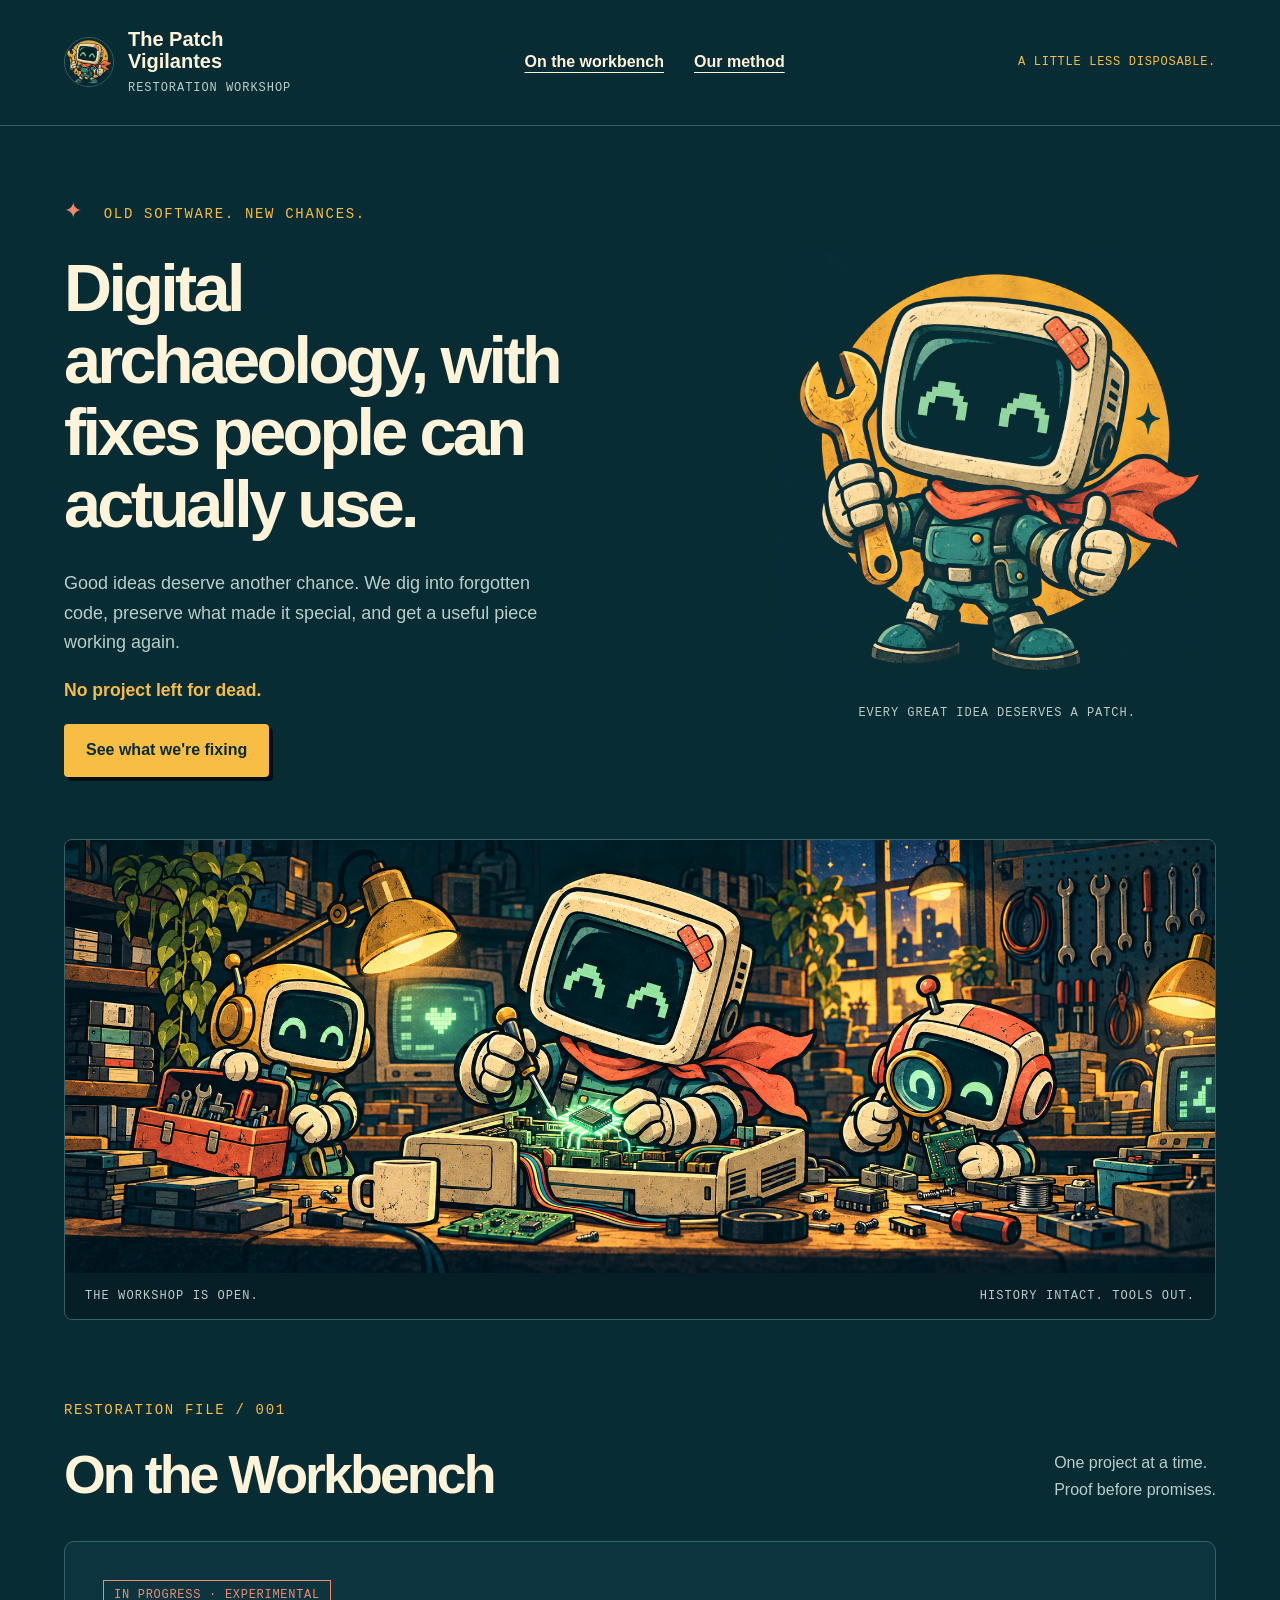
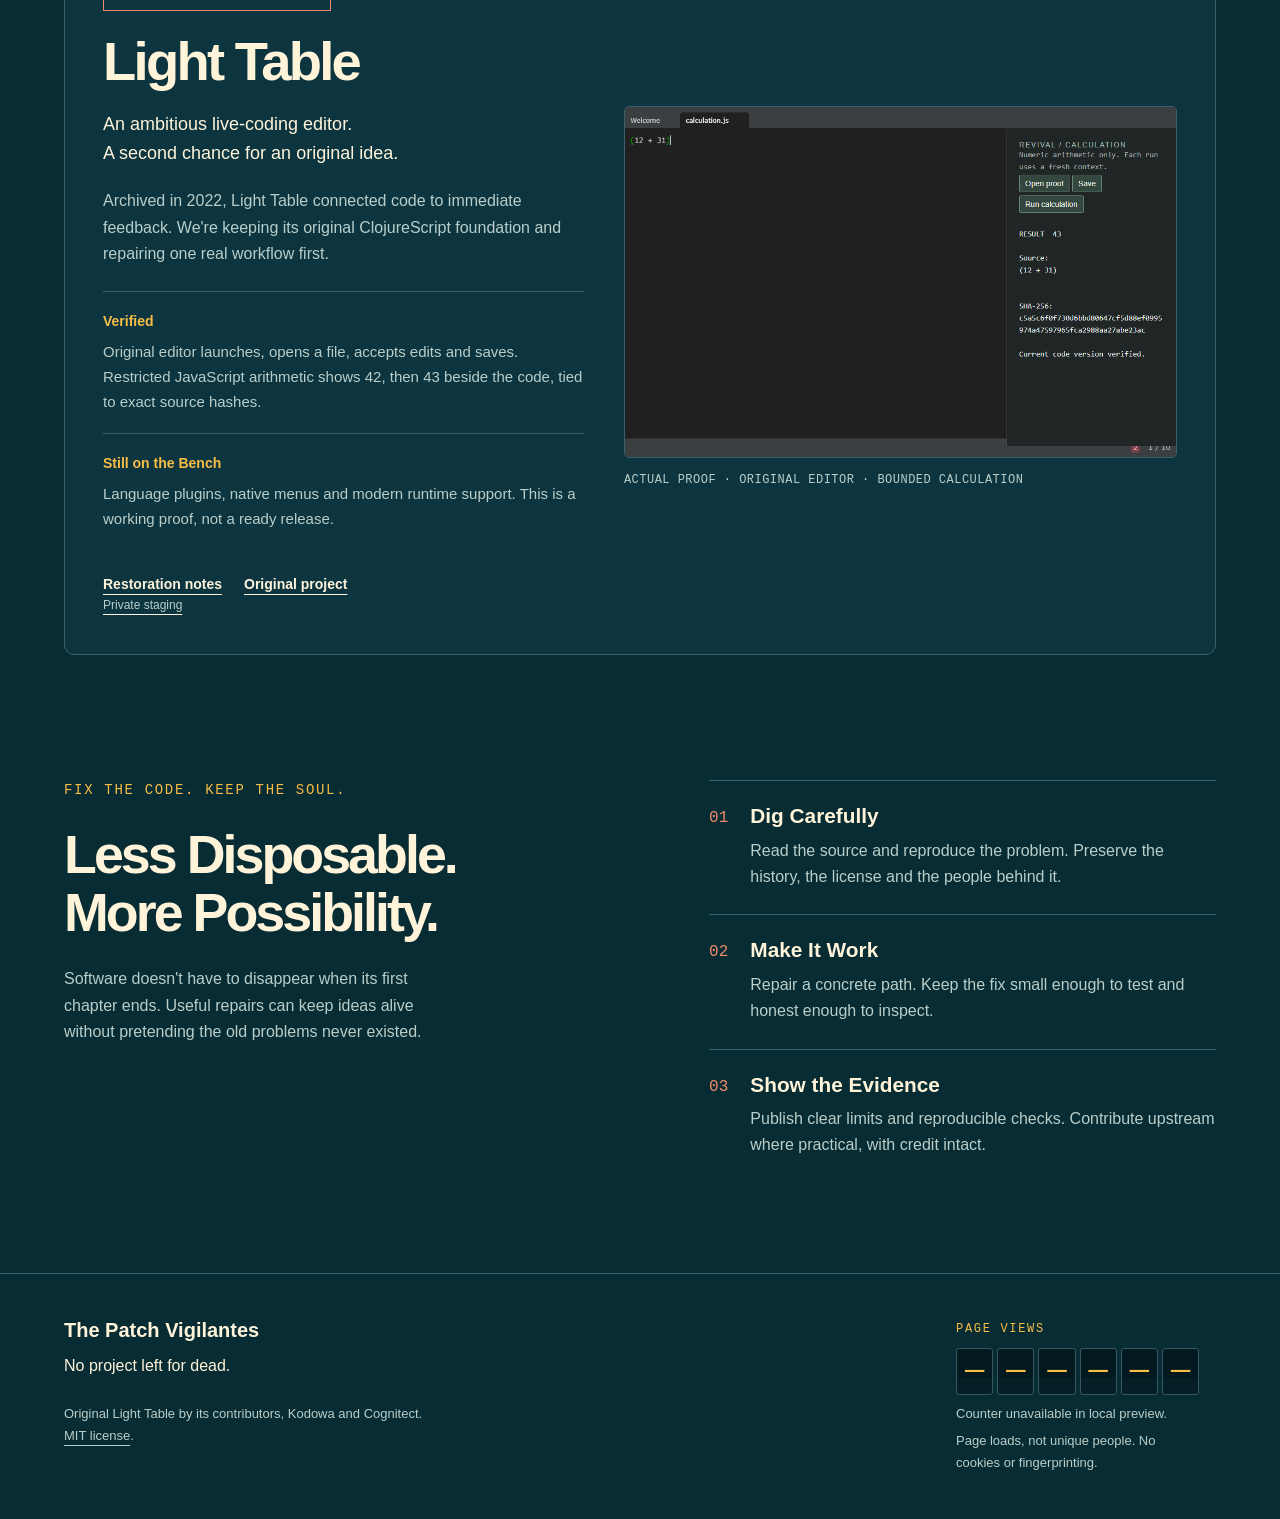
==== index.html @ 71b57257 "Publish The Patch Vigilantes static workshop" ====
<!doctype html>
<html lang="en">
<head>
<meta charset="utf-8"><meta name="viewport" content="width=device-width, initial-scale=1">
<meta name="description" content="The Patch Vigilantes restore overlooked software with practical fixes, preserved history and honest proof. No project left for dead.">
<meta name="counter-endpoint" content="">
<title>The Patch Vigilantes — No project left for dead.</title>
<link rel="icon" type="image/png" href="assets/patch-vigilantes-avatar.png"><link rel="stylesheet" href="styles.css">
<script src="counter.js" defer></script>
</head>
<body>
<a class="skip" href="#main">Skip to content</a>
<header class="top"><a class="brand" href="#main"><img src="assets/patch-vigilantes-avatar.png" width="48" height="48" alt=""><span>The Patch<br>Vigilantes<span class="brand-note">RESTORATION WORKSHOP</span></span></a><nav aria-label="Main"><a href="#workbench">On the workbench</a><a href="#method">Our method</a></nav><span class="workshop-label">A LITTLE LESS DISPOSABLE.</span></header>
<main id="main">
<section class="hero" aria-labelledby="headline"><div class="hero-copy"><p class="eyebrow"><span aria-hidden="true">✦</span> OLD SOFTWARE. NEW CHANCES.</p><h1 id="headline">Digital archaeology, with fixes people can actually use.</h1><p class="lead">Good ideas deserve another chance. We dig into forgotten code, preserve what made it special, and get a useful piece working again.</p><p class="tagline">No project left for dead.</p><a class="button" href="#workbench">See what we're fixing</a></div><figure class="mascot"><img src="assets/patch-vigilantes-avatar.png" width="1254" height="1254" alt="A cheerful CRT robot mechanic with a wrench, patched screen and coral scarf."><figcaption>EVERY GREAT IDEA DESERVES A PATCH.</figcaption></figure></section>
<figure class="workshop-art"><img src="assets/patch-vigilantes-banner.png" width="2043" height="770" alt="Three friendly CRT mechanics bring an old computer back to life in a warmly lit repair workshop."><figcaption><span>THE WORKSHOP IS OPEN.</span><span>HISTORY INTACT. TOOLS OUT.</span></figcaption></figure>
<section id="workbench" class="workbench" aria-labelledby="workbench-title"><div class="section-head"><div><p class="eyebrow">RESTORATION FILE / 001</p><h2 id="workbench-title">On the Workbench</h2></div><p>One project at a time.<br>Proof before promises.</p></div>
<article class="project"><div class="project-copy"><span class="status">IN PROGRESS · EXPERIMENTAL</span><h3>Light Table</h3><p class="project-deck">An ambitious live-coding editor.<br>A second chance for an original idea.</p><p>Archived in 2022, Light Table connected code to immediate feedback. We're keeping its original ClojureScript foundation and repairing one real workflow first.</p><dl><div><dt>Verified</dt><dd>Original editor launches, opens a file, accepts edits and saves. Restricted JavaScript arithmetic shows 42, then 43 beside the code, tied to exact source hashes.</dd></div><div><dt>Still on the Bench</dt><dd>Language plugins, native menus and modern runtime support. This is a working proof, not a ready release.</dd></div></dl><div class="project-links"><a href="https://github.com/T24085/lighttable-revival">Restoration notes <span class="private">Private staging</span></a><a href="https://github.com/LightTable/LightTable">Original project</a></div></div><figure class="proof"><img src="assets/lighttable-proof.png" width="1008" height="641" alt="Actual restored Light Table editor showing the calculation 12 plus 31, result 43, and its exact source hash."><figcaption>ACTUAL PROOF · ORIGINAL EDITOR · BOUNDED CALCULATION</figcaption></figure></article></section>
<section id="method" class="method" aria-labelledby="method-title"><div><p class="eyebrow">FIX THE CODE. KEEP THE SOUL.</p><h2 id="method-title">Less Disposable.<br>More Possibility.</h2><p>Software doesn't have to disappear when its first chapter ends. Useful repairs can keep ideas alive without pretending the old problems never existed.</p></div><ol><li><span>01</span><div><h3>Dig Carefully</h3><p>Read the source and reproduce the problem. Preserve the history, the license and the people behind it.</p></div></li><li><span>02</span><div><h3>Make It Work</h3><p>Repair a concrete path. Keep the fix small enough to test and honest enough to inspect.</p></div></li><li><span>03</span><div><h3>Show the Evidence</h3><p>Publish clear limits and reproducible checks. Contribute upstream where practical, with credit intact.</p></div></li></ol></section>
</main>
<footer><div><strong>The Patch Vigilantes</strong><p>No project left for dead.</p><p class="credit">Original Light Table by its contributors, Kodowa and Cognitect. <a href="https://github.com/LightTable/LightTable/blob/develop/LICENSE.md">MIT license</a>.</p></div><div class="counter-wrap" id="visit-counter"><span class="counter-label">PAGE VIEWS</span><div id="counter-digits" class="digits" aria-hidden="true"><span>—</span><span>—</span><span>—</span><span>—</span><span>—</span><span>—</span></div><p id="counter-status" role="status">Counter unavailable in local preview.</p><p class="counter-fine">Page loads, not unique people. No cookies or fingerprinting.</p></div></footer>
</body></html>
---- styles.css ----
:root{--canvas:#082c34;--surface:#0c3540;--ink:#fff4d9;--muted:#b9cec9;--line:#39616a;--accent:#f7bd45;--coral:#f18a6b;--body:"Segoe UI",Arial,sans-serif;--display:"Arial Black","Segoe UI",sans-serif;--mono:Consolas,monospace;color-scheme:dark}*{box-sizing:border-box}html{scroll-behavior:smooth;scroll-padding-top:30px}body{margin:0;background:var(--canvas);color:var(--ink);font:1rem/1.65 var(--body)}a{color:inherit;text-decoration-thickness:1px;text-underline-offset:5px}a:hover{color:var(--accent)}a:focus-visible,button:focus-visible{outline:3px solid var(--accent);outline-offset:5px}img{display:block;width:100%;height:auto}p{margin:0 0 1.2rem}h1,h2,h3{font-family:var(--display);line-height:1.08;margin:0}h2{font-size:clamp(2rem,4.2vw,3.6rem);letter-spacing:-.055em}h3{font-size:1.25rem}.top,main,footer{max-width:1480px;margin:auto}.top{padding:28px 5%;display:flex;align-items:center;justify-content:space-between;gap:32px;border-bottom:1px solid var(--line)}.brand{display:flex;gap:14px;align-items:center;text-decoration:none;font-weight:850;line-height:1.1;font-size:1.25rem}.brand img{width:50px;border:1px solid var(--line);border-radius:50%}.brand-note{display:block;font: .75rem/1.4 var(--mono);letter-spacing:.08em;color:var(--muted);margin-top:8px}.top nav{display:flex;gap:30px;font-weight:600}.workshop-label{font:.75rem var(--mono);color:var(--accent);letter-spacing:.06em}.hero{padding:70px 5% 62px;display:grid;grid-template-columns:1.2fr .8fr;gap:5%;align-items:center}.eyebrow{font:.875rem/1.5 var(--mono);letter-spacing:.12em;color:var(--accent);margin:0 0 24px}.eyebrow span{color:var(--coral);font-size:1.4rem;padding-right:10px}h1{font-size:clamp(2.8rem,5.2vw,5rem);letter-spacing:-.055em;max-width:14ch}.lead{font-size:1.125rem;color:var(--muted);max-width:48ch;margin:28px 0 18px}.tagline{font-weight:750;font-size:1.1rem;color:var(--accent)}.button{display:inline-block;background:var(--accent);color:#082c34;text-decoration:none;font-weight:800;border-radius:4px;padding:13px 22px;box-shadow:4px 4px 0 #020f16}.button:hover{background:var(--ink);color:var(--canvas);transform:translateY(-2px)}figure{margin:0}.mascot img{border-radius:14px;mix-blend-mode:lighten}.mascot figcaption{font:.75rem var(--mono);color:var(--muted);text-align:center;letter-spacing:.08em;margin-top:16px}.workshop-art{margin:0 5%;border:1px solid var(--line);border-radius:8px;overflow:hidden}.workshop-art img{aspect-ratio:2043/770;object-fit:cover}.workshop-art figcaption{display:flex;justify-content:space-between;padding:14px 20px;background:#061f27;color:var(--muted);font:.75rem/1.5 var(--mono);letter-spacing:.09em}.workbench{padding:80px 5%}.section-head{display:flex;justify-content:space-between;align-items:end;gap:24px;margin-bottom:38px}.section-head p:last-child{color:var(--muted);margin:0}.project{border:1px solid var(--line);border-radius:10px;background:var(--surface);display:grid;grid-template-columns:1fr 1.15fr;gap:40px;padding:38px;align-items:center}.status{display:inline-block;padding:6px 10px;border:1px solid var(--coral);color:var(--coral);font:.75rem/1.4 var(--mono);letter-spacing:.06em;margin-bottom:22px}.project h3{font-size:3.4rem;letter-spacing:-.05em}.project-deck{font-size:1.125rem;color:var(--ink);margin-top:18px}.project-copy>p:not(.project-deck){color:var(--muted)}dl{margin:24px 0}dl>div{border-top:1px solid var(--line);padding:18px 0}dt{font-size:.875rem;font-weight:800;color:var(--accent);margin-bottom:7px}dd{margin:0;color:var(--muted);font-size:.9375rem}.project-links{display:flex;gap:22px;flex-wrap:wrap;font-size:.875rem;font-weight:700}.private{display:block;font-size:.75rem;color:var(--muted);font-weight:400}.proof img{border:1px solid var(--line);border-radius:5px}.proof figcaption{font:.75rem/1.7 var(--mono);color:var(--muted);margin-top:12px;letter-spacing:.04em}.method{display:grid;grid-template-columns:1fr 1fr;gap:12%;padding:45px 5% 90px}.method>div>p:last-child{color:var(--muted);max-width:42ch;margin-top:25px}.method ol{padding:0;margin:0;list-style:none}.method li{display:flex;gap:22px;border-top:1px solid var(--line);padding:24px 0}.method li>span{font:1rem var(--mono);color:var(--coral);padding-top:4px}.method li h3{font-size:1.3rem;margin-bottom:10px}.method li p{margin:0;color:var(--muted)}footer{padding:40px 5%;border-top:1px solid var(--line);display:flex;justify-content:space-between;gap:40px}footer strong{font-size:1.25rem}footer p{margin:6px 0}.credit{color:var(--muted);font-size:.8125rem;max-width:52ch;margin-top:24px}.counter-wrap{min-width:260px}.counter-label{font:.75rem var(--mono);letter-spacing:.14em;color:var(--accent)}.digits{display:flex;gap:4px;margin:8px 0}.digits span{background:#031920;border:1px solid #365761;border-radius:3px;box-shadow:inset 0 -16px 0 #061f27;color:var(--accent);font:2rem/1.4 var(--mono);padding:0 8px}.counter-wrap p{color:var(--muted);font-size:.8125rem}.counter-fine{max-width:34ch}.skip{position:absolute;top:-100px;left:20px;background:var(--accent);color:var(--canvas);padding:12px;z-index:10}.skip:focus{top:10px}@media(max-width:900px){.workshop-label{display:none}.hero{grid-template-columns:1fr .7fr}.hero h1{font-size:clamp(2.5rem,6vw,4rem)}.project{grid-template-columns:1fr;padding:28px}.proof{max-width:760px}.method{gap:7%}}@media(max-width:600px){.top{padding:20px 6%;align-items:start;gap:16px}.top nav{gap:13px;flex-direction:column;font-size:.8125rem}.brand{font-size:1rem}.brand-note{font-size:.65rem}.brand img{width:42px}.hero{grid-template-columns:1fr;padding:42px 6%;gap:30px}.hero h1{max-width:15ch;font-size:2.8rem}.lead{font-size:1.0625rem}.mascot{width:78%;margin:auto}.workshop-art{margin:0 6%}.workshop-art img{aspect-ratio:4/3;object-position:49% center}.workshop-art figcaption{padding:12px;flex-direction:column;gap:4px}.section-head{display:block}.section-head>p{margin-top:20px!important}.workbench{padding:55px 6%}.project{padding:23px}.project h3{font-size:2.7rem}.method{grid-template-columns:1fr;padding:10px 6% 50px;gap:25px}footer{flex-direction:column;padding:30px 6%}.counter-wrap{min-width:0}}@media(prefers-reduced-motion:reduce){html{scroll-behavior:auto}.button:hover{transform:none}}
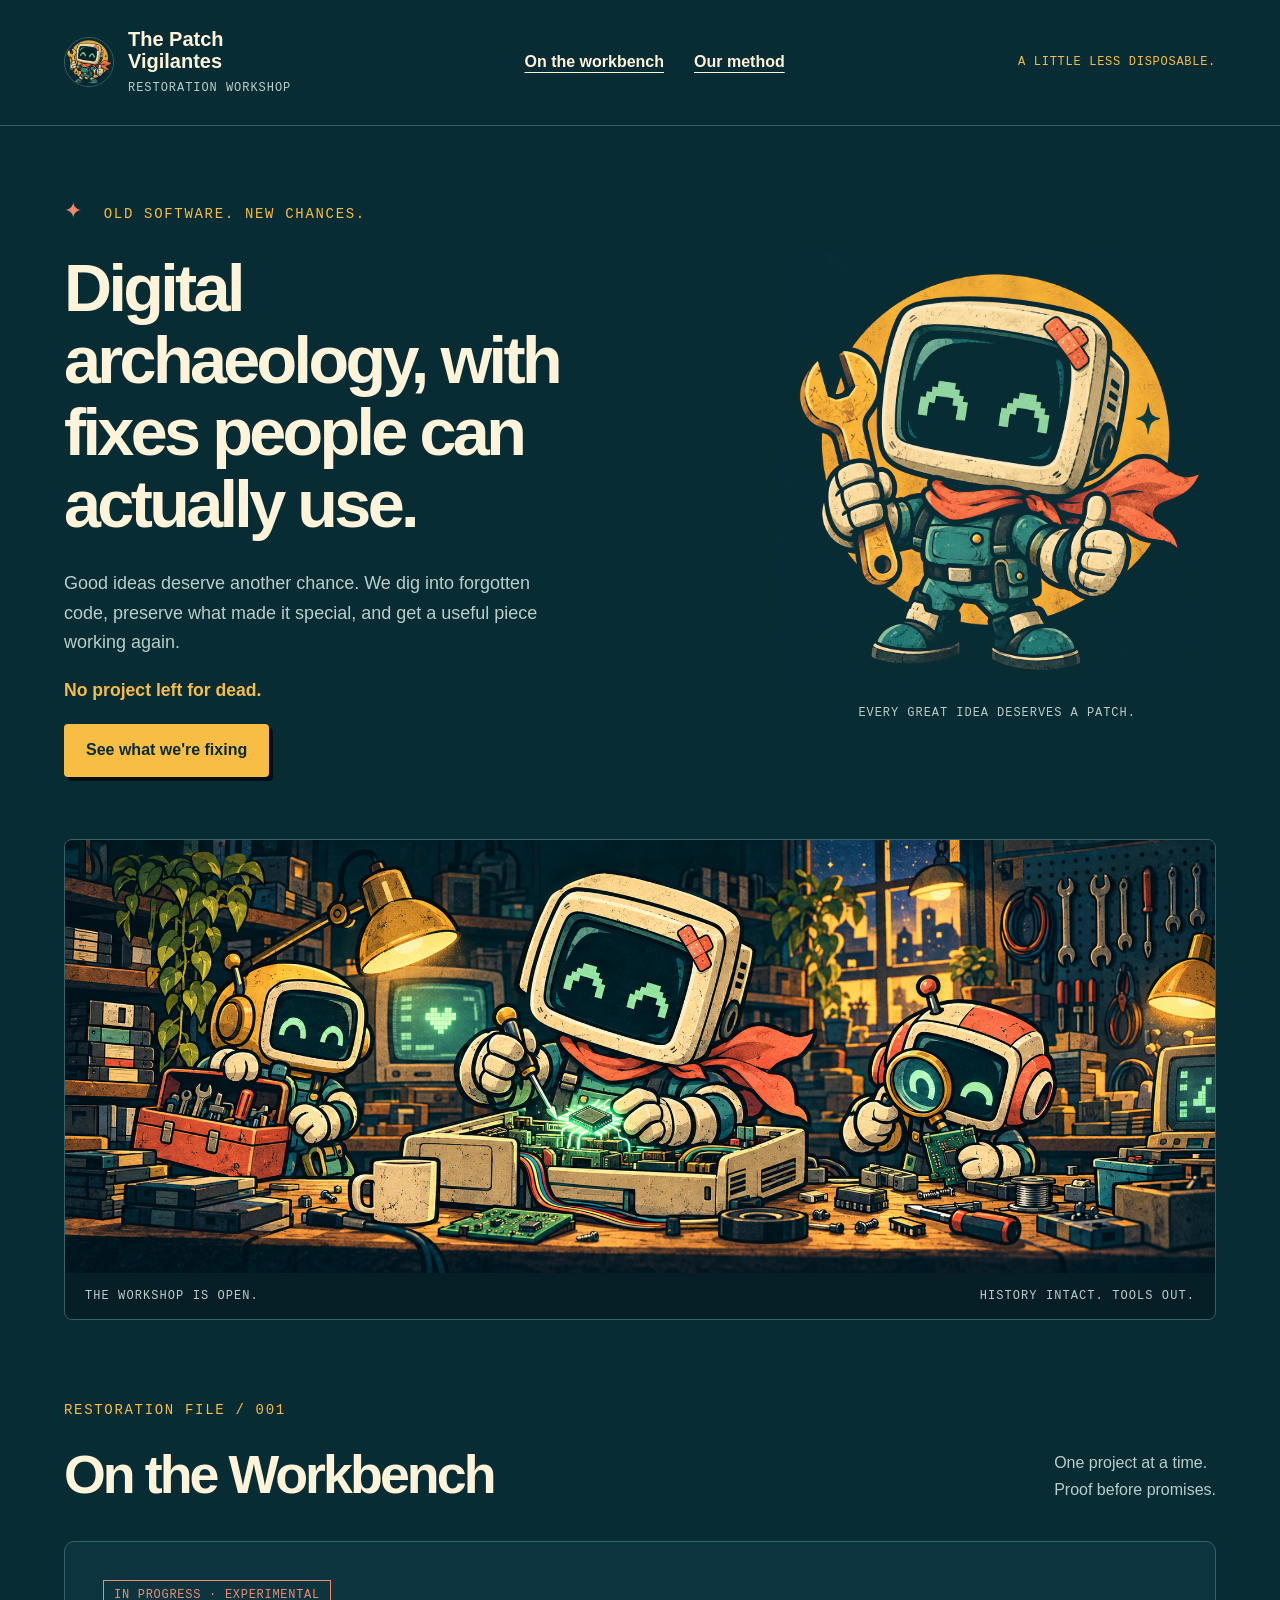
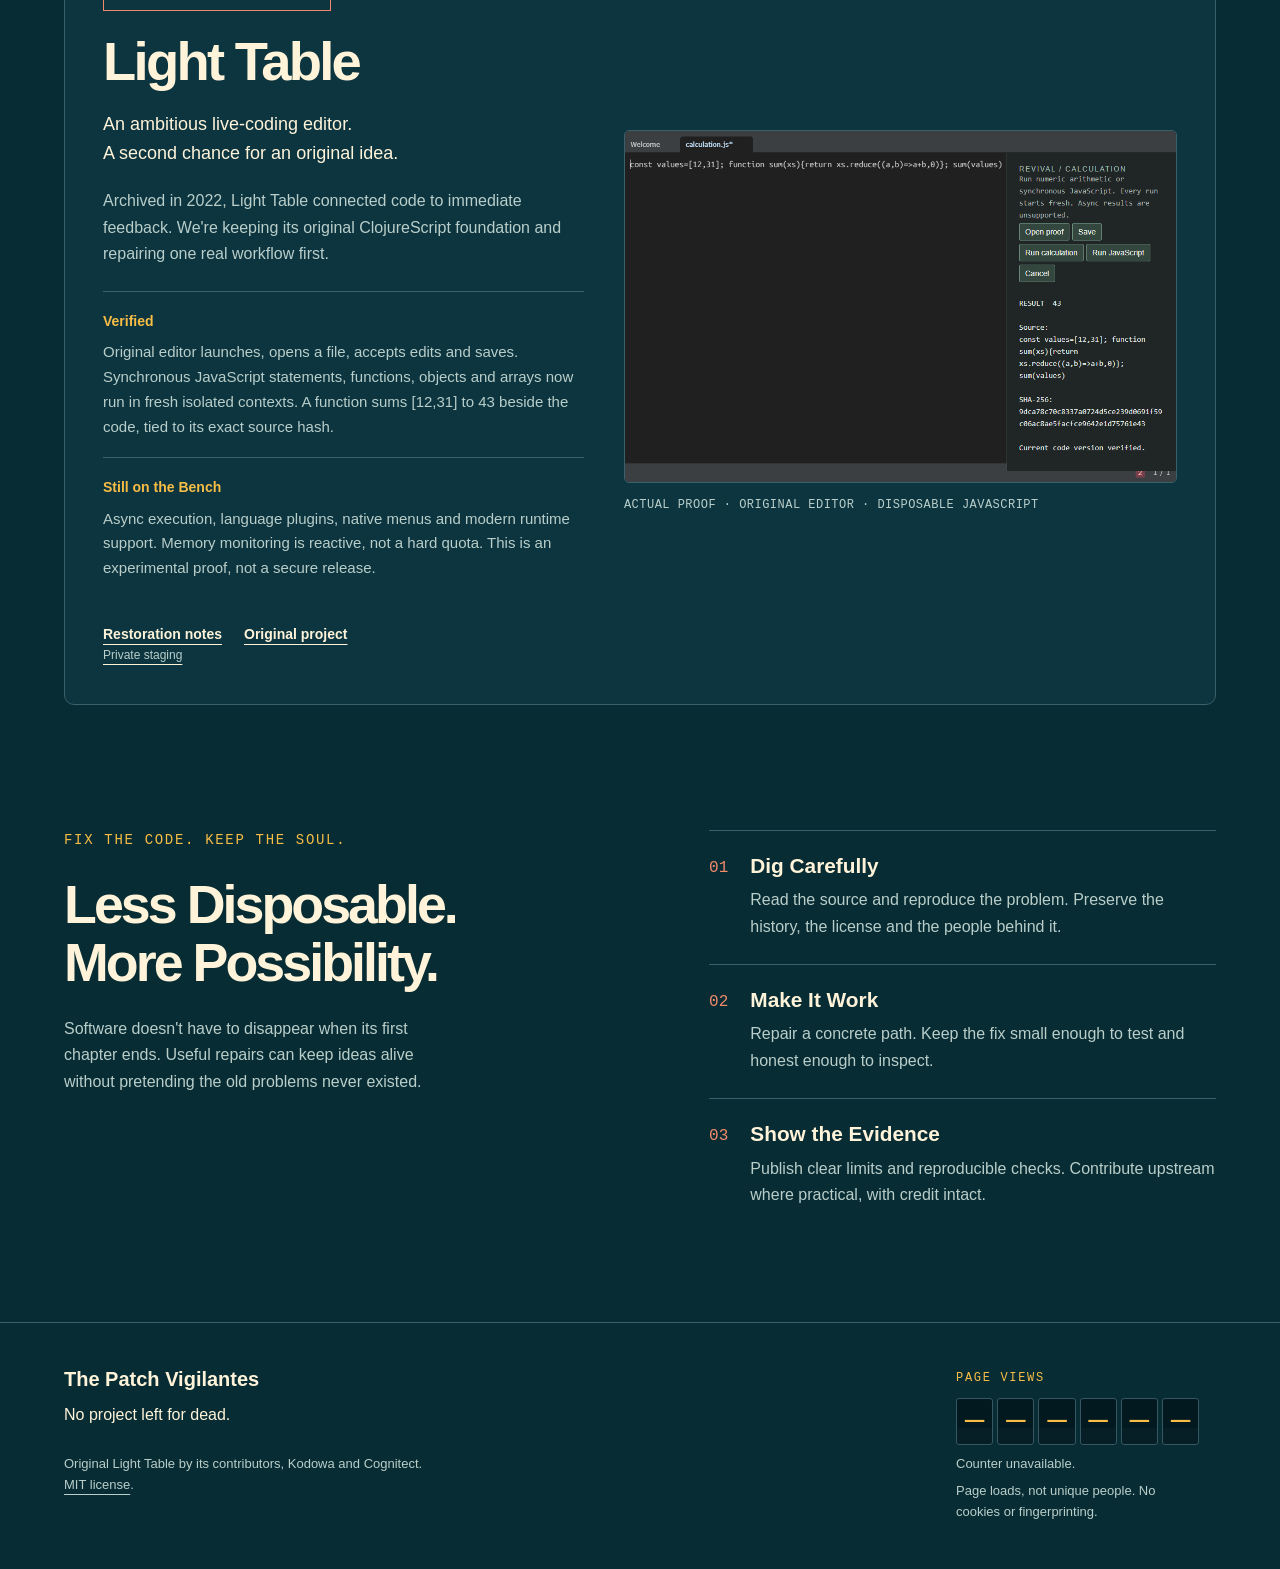
==== commit 9f917701: "Show verified JavaScript proof and honest runtime limits" ====
--- a/index.html
+++ b/index.html
@@ -15,8 +15,8 @@
 <section class="hero" aria-labelledby="headline"><div class="hero-copy"><p class="eyebrow"><span aria-hidden="true">✦</span> OLD SOFTWARE. NEW CHANCES.</p><h1 id="headline">Digital archaeology, with fixes people can actually use.</h1><p class="lead">Good ideas deserve another chance. We dig into forgotten code, preserve what made it special, and get a useful piece working again.</p><p class="tagline">No project left for dead.</p><a class="button" href="#workbench">See what we're fixing</a></div><figure class="mascot"><img src="assets/patch-vigilantes-avatar.png" width="1254" height="1254" alt="A cheerful CRT robot mechanic with a wrench, patched screen and coral scarf."><figcaption>EVERY GREAT IDEA DESERVES A PATCH.</figcaption></figure></section>
 <figure class="workshop-art"><img src="assets/patch-vigilantes-banner.png" width="2043" height="770" alt="Three friendly CRT mechanics bring an old computer back to life in a warmly lit repair workshop."><figcaption><span>THE WORKSHOP IS OPEN.</span><span>HISTORY INTACT. TOOLS OUT.</span></figcaption></figure>
 <section id="workbench" class="workbench" aria-labelledby="workbench-title"><div class="section-head"><div><p class="eyebrow">RESTORATION FILE / 001</p><h2 id="workbench-title">On the Workbench</h2></div><p>One project at a time.<br>Proof before promises.</p></div>
-<article class="project"><div class="project-copy"><span class="status">IN PROGRESS · EXPERIMENTAL</span><h3>Light Table</h3><p class="project-deck">An ambitious live-coding editor.<br>A second chance for an original idea.</p><p>Archived in 2022, Light Table connected code to immediate feedback. We're keeping its original ClojureScript foundation and repairing one real workflow first.</p><dl><div><dt>Verified</dt><dd>Original editor launches, opens a file, accepts edits and saves. Restricted JavaScript arithmetic shows 42, then 43 beside the code, tied to exact source hashes.</dd></div><div><dt>Still on the Bench</dt><dd>Language plugins, native menus and modern runtime support. This is a working proof, not a ready release.</dd></div></dl><div class="project-links"><a href="https://github.com/T24085/lighttable-revival">Restoration notes <span class="private">Private staging</span></a><a href="https://github.com/LightTable/LightTable">Original project</a></div></div><figure class="proof"><img src="assets/lighttable-proof.png" width="1008" height="641" alt="Actual restored Light Table editor showing the calculation 12 plus 31, result 43, and its exact source hash."><figcaption>ACTUAL PROOF · ORIGINAL EDITOR · BOUNDED CALCULATION</figcaption></figure></article></section>
+<article class="project"><div class="project-copy"><span class="status">IN PROGRESS · EXPERIMENTAL</span><h3>Light Table</h3><p class="project-deck">An ambitious live-coding editor.<br>A second chance for an original idea.</p><p>Archived in 2022, Light Table connected code to immediate feedback. We're keeping its original ClojureScript foundation and repairing one real workflow first.</p><dl><div><dt>Verified</dt><dd>Original editor launches, opens a file, accepts edits and saves. Synchronous JavaScript statements, functions, objects and arrays now run in fresh isolated contexts. A function sums [12,31] to 43 beside the code, tied to its exact source hash.</dd></div><div><dt>Still on the Bench</dt><dd>Async execution, language plugins, native menus and modern runtime support. Memory monitoring is reactive, not a hard quota. This is an experimental proof, not a secure release.</dd></div></dl><div class="project-links"><a href="https://github.com/T24085/lighttable-revival">Restoration notes <span class="private">Private staging</span></a><a href="https://github.com/LightTable/LightTable">Original project</a></div></div><figure class="proof"><img src="assets/lighttable-proof.png" width="1008" height="641" alt="Actual restored Light Table editor showing a JavaScript function summing an array to 43 and its exact source hash."><figcaption>ACTUAL PROOF · ORIGINAL EDITOR · DISPOSABLE JAVASCRIPT</figcaption></figure></article></section>
 <section id="method" class="method" aria-labelledby="method-title"><div><p class="eyebrow">FIX THE CODE. KEEP THE SOUL.</p><h2 id="method-title">Less Disposable.<br>More Possibility.</h2><p>Software doesn't have to disappear when its first chapter ends. Useful repairs can keep ideas alive without pretending the old problems never existed.</p></div><ol><li><span>01</span><div><h3>Dig Carefully</h3><p>Read the source and reproduce the problem. Preserve the history, the license and the people behind it.</p></div></li><li><span>02</span><div><h3>Make It Work</h3><p>Repair a concrete path. Keep the fix small enough to test and honest enough to inspect.</p></div></li><li><span>03</span><div><h3>Show the Evidence</h3><p>Publish clear limits and reproducible checks. Contribute upstream where practical, with credit intact.</p></div></li></ol></section>
 </main>
-<footer><div><strong>The Patch Vigilantes</strong><p>No project left for dead.</p><p class="credit">Original Light Table by its contributors, Kodowa and Cognitect. <a href="https://github.com/LightTable/LightTable/blob/develop/LICENSE.md">MIT license</a>.</p></div><div class="counter-wrap" id="visit-counter"><span class="counter-label">PAGE VIEWS</span><div id="counter-digits" class="digits" aria-hidden="true"><span>—</span><span>—</span><span>—</span><span>—</span><span>—</span><span>—</span></div><p id="counter-status" role="status">Counter unavailable in local preview.</p><p class="counter-fine">Page loads, not unique people. No cookies or fingerprinting.</p></div></footer>
+<footer><div><strong>The Patch Vigilantes</strong><p>No project left for dead.</p><p class="credit">Original Light Table by its contributors, Kodowa and Cognitect. <a href="https://github.com/LightTable/LightTable/blob/develop/LICENSE.md">MIT license</a>.</p></div><div class="counter-wrap" id="visit-counter"><span class="counter-label">PAGE VIEWS</span><div id="counter-digits" class="digits" aria-hidden="true"><span>—</span><span>—</span><span>—</span><span>—</span><span>—</span><span>—</span></div><p id="counter-status" role="status">Counter unavailable.</p><p class="counter-fine">Page loads, not unique people. No cookies or fingerprinting.</p></div></footer>
 </body></html>
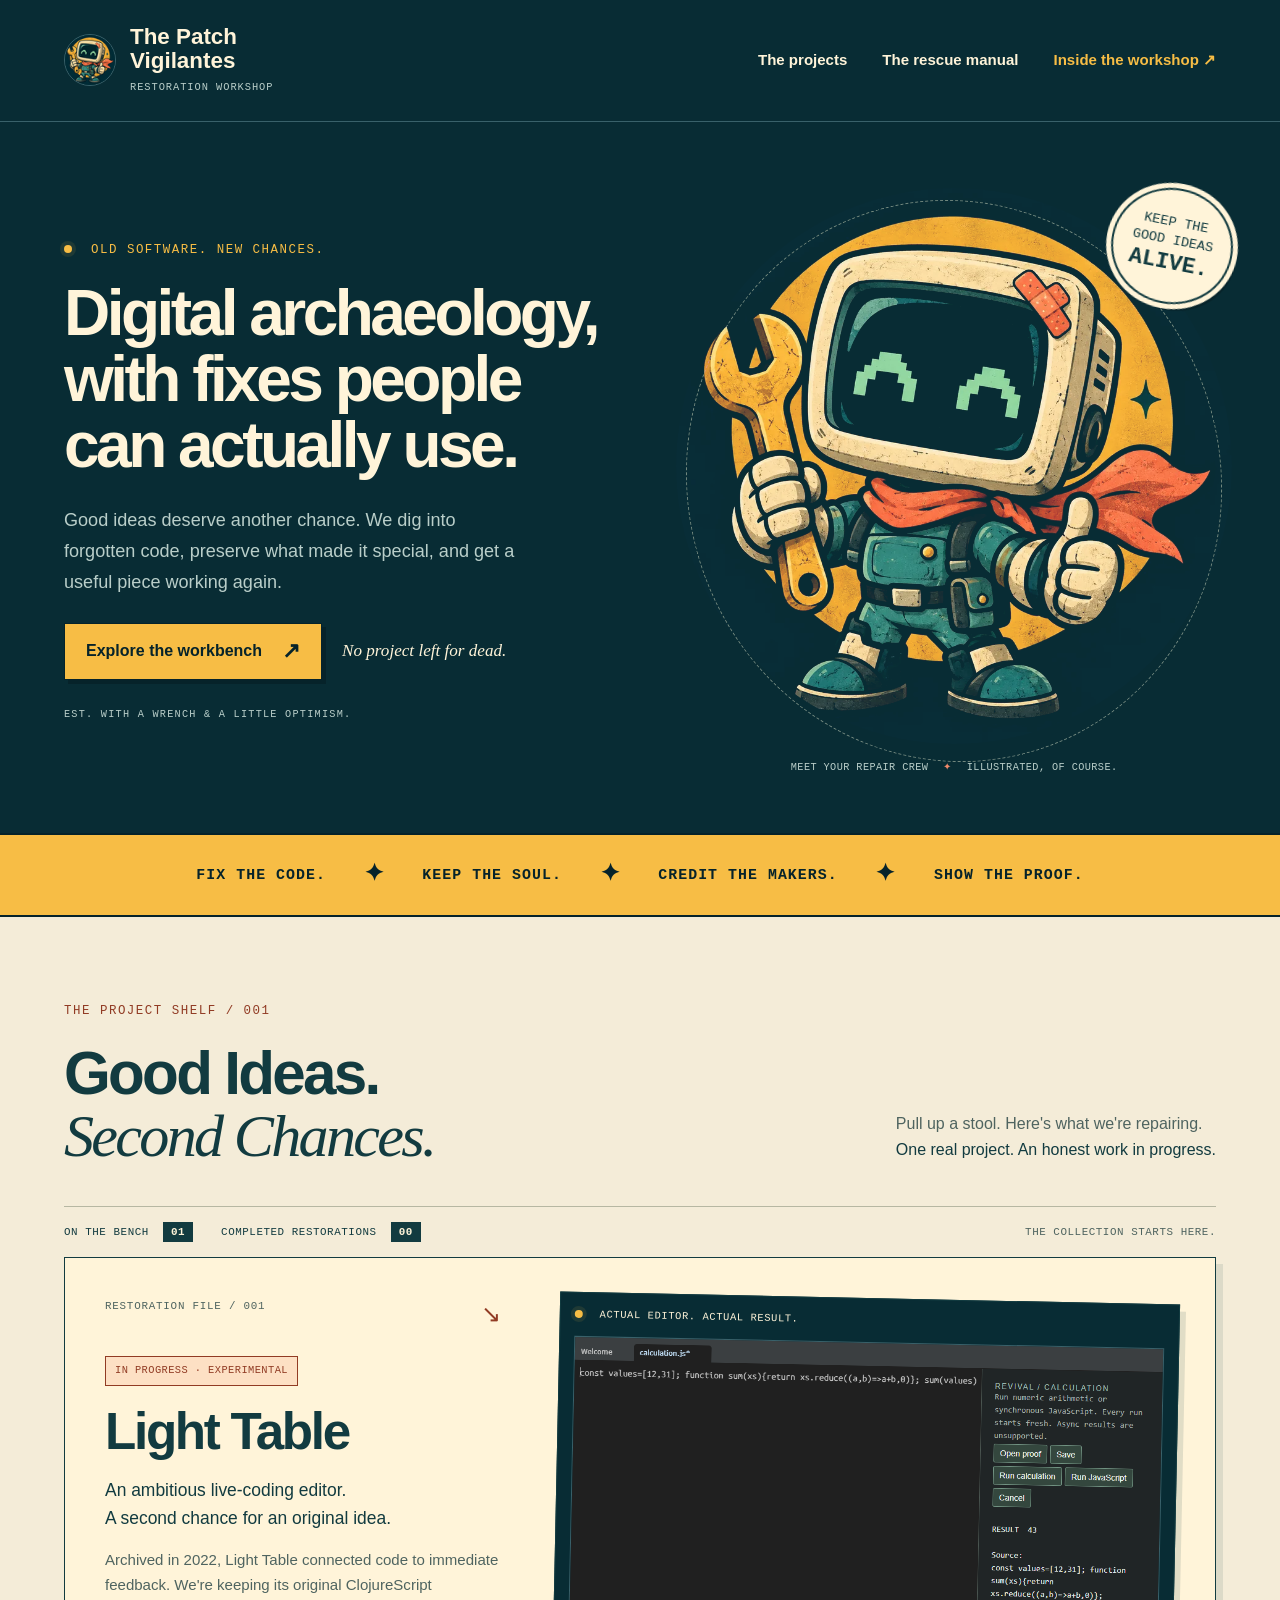
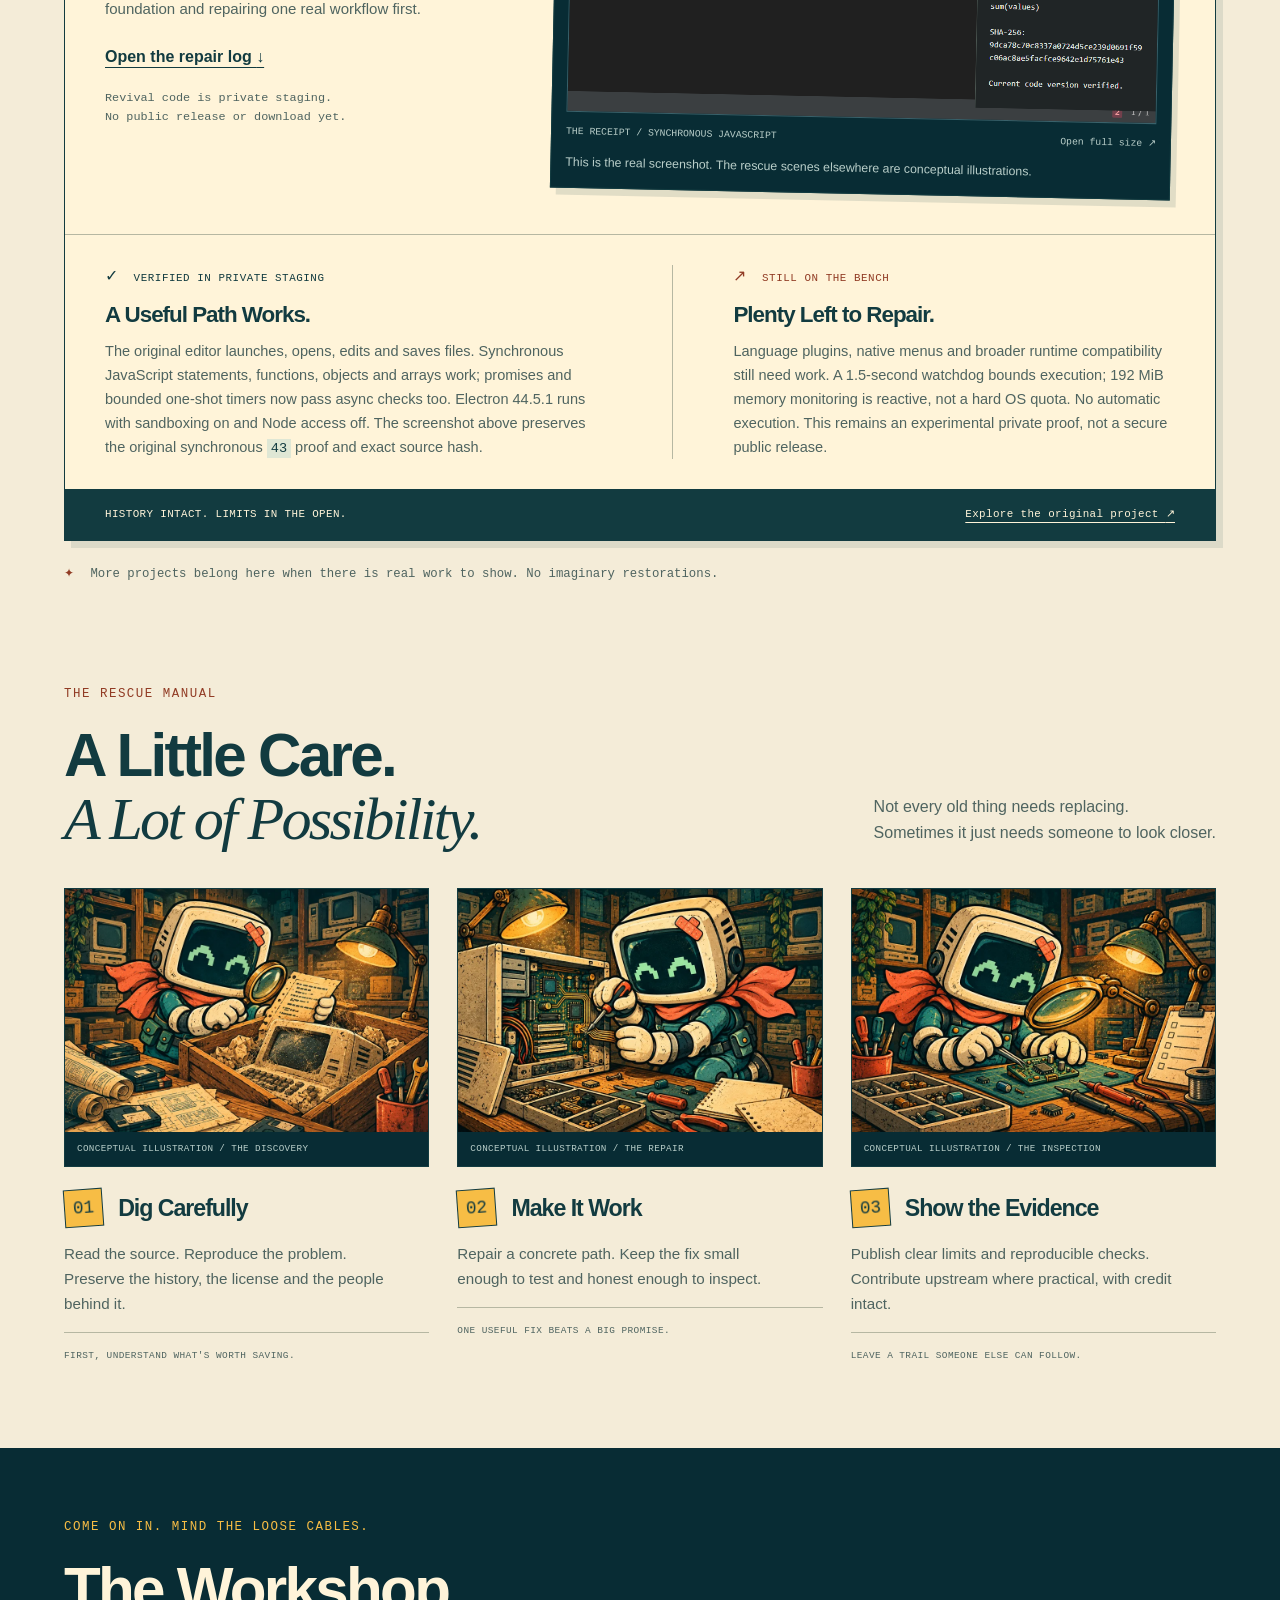
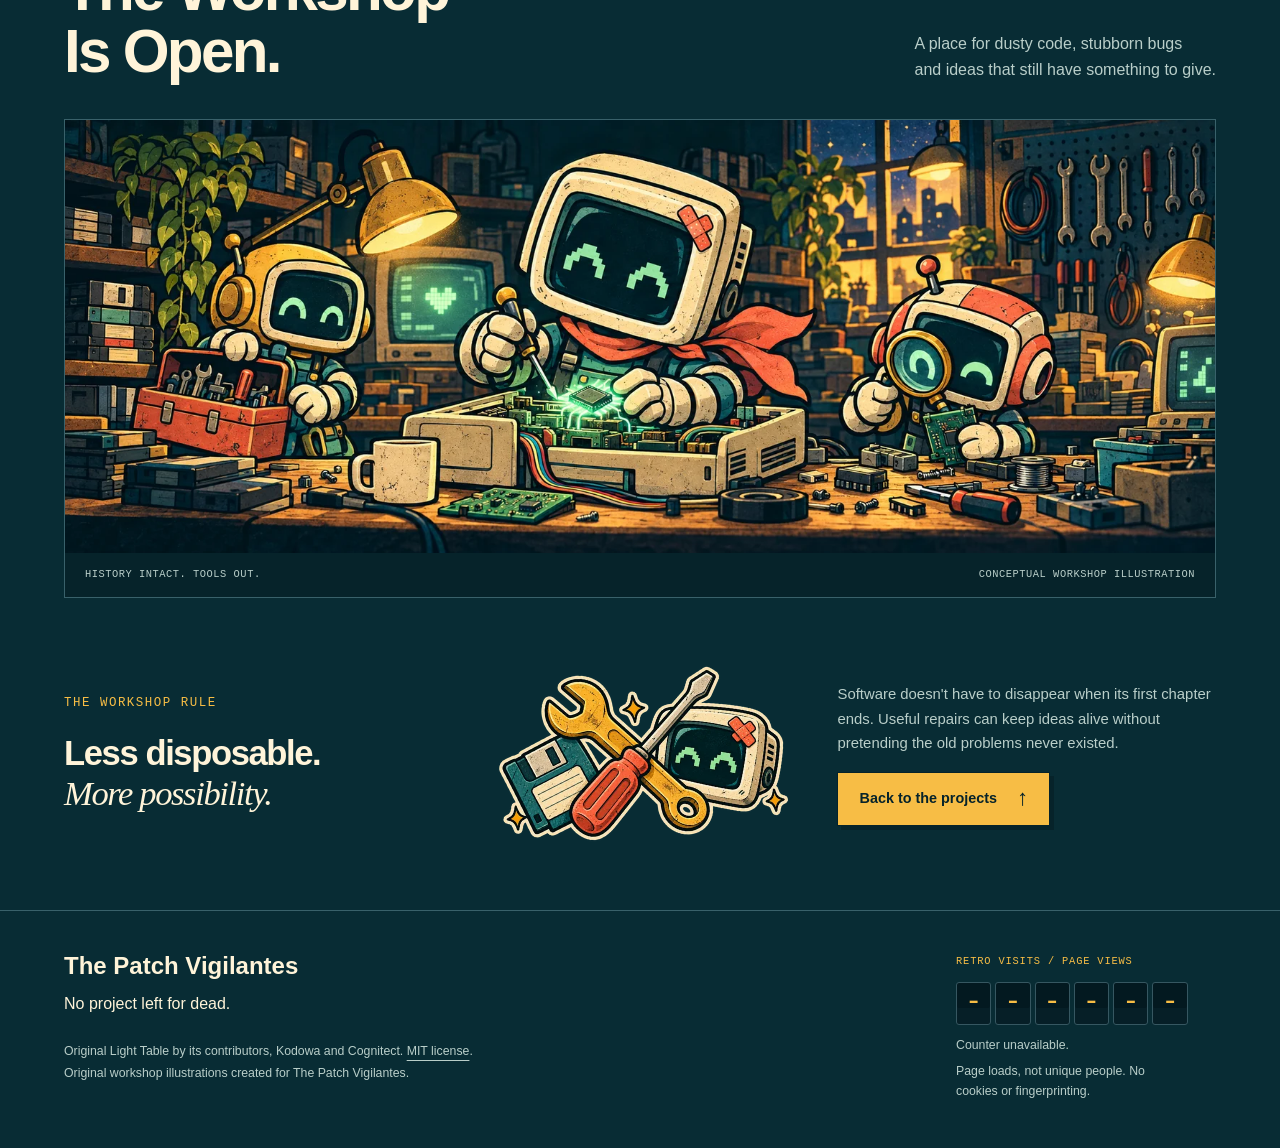
==== commit 726800fa: "Deploy illustrated Patch Vigilantes workshop" ====
--- a/index.html
+++ b/index.html
@@ -4,19 +4,37 @@
 <meta charset="utf-8"><meta name="viewport" content="width=device-width, initial-scale=1">
 <meta name="description" content="The Patch Vigilantes restore overlooked software with practical fixes, preserved history and honest proof. No project left for dead.">
 <meta name="counter-endpoint" content="">
-<title>The Patch Vigilantes — No project left for dead.</title>
-<link rel="icon" type="image/png" href="assets/patch-vigilantes-avatar.png"><link rel="stylesheet" href="styles.css">
-<script src="counter.js" defer></script>
+<meta name="theme-color" content="#082c34">
+<title>The Patch Vigilantes - No project left for dead.</title>
+<link rel="icon" type="image/png" href="assets/favicon.png">
+<link rel="preload" as="image" href="assets/mascot.webp">
+<link rel="stylesheet" href="styles.css"><script src="counter.js" defer></script>
 </head>
 <body>
 <a class="skip" href="#main">Skip to content</a>
-<header class="top"><a class="brand" href="#main"><img src="assets/patch-vigilantes-avatar.png" width="48" height="48" alt=""><span>The Patch<br>Vigilantes<span class="brand-note">RESTORATION WORKSHOP</span></span></a><nav aria-label="Main"><a href="#workbench">On the workbench</a><a href="#method">Our method</a></nav><span class="workshop-label">A LITTLE LESS DISPOSABLE.</span></header>
+<header class="top"><a class="brand" href="#main"><img src="assets/favicon.png" width="48" height="48" alt=""><span>The Patch<br>Vigilantes<span class="brand-note">RESTORATION WORKSHOP</span></span></a><nav aria-label="Main"><a href="#workbench">The projects</a><a href="#method">The rescue manual</a><a class="nav-note" href="#workshop">Inside the workshop <span aria-hidden="true">↗</span></a></nav></header>
 <main id="main">
-<section class="hero" aria-labelledby="headline"><div class="hero-copy"><p class="eyebrow"><span aria-hidden="true">✦</span> OLD SOFTWARE. NEW CHANCES.</p><h1 id="headline">Digital archaeology, with fixes people can actually use.</h1><p class="lead">Good ideas deserve another chance. We dig into forgotten code, preserve what made it special, and get a useful piece working again.</p><p class="tagline">No project left for dead.</p><a class="button" href="#workbench">See what we're fixing</a></div><figure class="mascot"><img src="assets/patch-vigilantes-avatar.png" width="1254" height="1254" alt="A cheerful CRT robot mechanic with a wrench, patched screen and coral scarf."><figcaption>EVERY GREAT IDEA DESERVES A PATCH.</figcaption></figure></section>
-<figure class="workshop-art"><img src="assets/patch-vigilantes-banner.png" width="2043" height="770" alt="Three friendly CRT mechanics bring an old computer back to life in a warmly lit repair workshop."><figcaption><span>THE WORKSHOP IS OPEN.</span><span>HISTORY INTACT. TOOLS OUT.</span></figcaption></figure>
-<section id="workbench" class="workbench" aria-labelledby="workbench-title"><div class="section-head"><div><p class="eyebrow">RESTORATION FILE / 001</p><h2 id="workbench-title">On the Workbench</h2></div><p>One project at a time.<br>Proof before promises.</p></div>
-<article class="project"><div class="project-copy"><span class="status">IN PROGRESS · EXPERIMENTAL</span><h3>Light Table</h3><p class="project-deck">An ambitious live-coding editor.<br>A second chance for an original idea.</p><p>Archived in 2022, Light Table connected code to immediate feedback. We're keeping its original ClojureScript foundation and repairing one real workflow first.</p><dl><div><dt>Verified</dt><dd>Original editor launches, opens a file, accepts edits and saves. Synchronous JavaScript statements, functions, objects and arrays now run in fresh isolated contexts. A function sums [12,31] to 43 beside the code, tied to its exact source hash.</dd></div><div><dt>Still on the Bench</dt><dd>Async execution, language plugins, native menus and modern runtime support. Memory monitoring is reactive, not a hard quota. This is an experimental proof, not a secure release.</dd></div></dl><div class="project-links"><a href="https://github.com/T24085/lighttable-revival">Restoration notes <span class="private">Private staging</span></a><a href="https://github.com/LightTable/LightTable">Original project</a></div></div><figure class="proof"><img src="assets/lighttable-proof.png" width="1008" height="641" alt="Actual restored Light Table editor showing a JavaScript function summing an array to 43 and its exact source hash."><figcaption>ACTUAL PROOF · ORIGINAL EDITOR · DISPOSABLE JAVASCRIPT</figcaption></figure></article></section>
-<section id="method" class="method" aria-labelledby="method-title"><div><p class="eyebrow">FIX THE CODE. KEEP THE SOUL.</p><h2 id="method-title">Less Disposable.<br>More Possibility.</h2><p>Software doesn't have to disappear when its first chapter ends. Useful repairs can keep ideas alive without pretending the old problems never existed.</p></div><ol><li><span>01</span><div><h3>Dig Carefully</h3><p>Read the source and reproduce the problem. Preserve the history, the license and the people behind it.</p></div></li><li><span>02</span><div><h3>Make It Work</h3><p>Repair a concrete path. Keep the fix small enough to test and honest enough to inspect.</p></div></li><li><span>03</span><div><h3>Show the Evidence</h3><p>Publish clear limits and reproducible checks. Contribute upstream where practical, with credit intact.</p></div></li></ol></section>
+<section class="hero" aria-labelledby="headline">
+<div class="hero-copy"><p class="eyebrow"><span class="pilot" aria-hidden="true"></span> OLD SOFTWARE. NEW CHANCES.</p><h1 id="headline">Digital archaeology, with fixes people can actually use.</h1><p class="lead">Good ideas deserve another chance. We dig into forgotten code, preserve what made it special, and get a useful piece working again.</p><div class="hero-actions"><a class="button" href="#workbench">Explore the workbench <span aria-hidden="true">↗</span></a><span class="tagline">No project left for dead.</span></div><p class="hero-footnote">EST. WITH A WRENCH &amp; A LITTLE OPTIMISM.</p></div>
+<figure class="mascot"><div class="orbit" aria-hidden="true"></div><span class="hero-stamp" aria-hidden="true">KEEP THE<br>GOOD IDEAS<br><b>ALIVE.</b></span><img src="assets/mascot.webp" width="900" height="900" fetchpriority="high" alt="Our cheerful cream CRT mechanic with a patched screen, golden wrench, teal overalls and coral scarf."><figcaption><span>MEET YOUR REPAIR CREW</span><span aria-hidden="true">✦</span><span>ILLUSTRATED, OF COURSE.</span></figcaption></figure>
+</section>
+<div class="manifesto" aria-label="Workshop principles"><span>FIX THE CODE.</span><span aria-hidden="true">✦</span><span>KEEP THE SOUL.</span><span aria-hidden="true">✦</span><span>CREDIT THE MAKERS.</span><span aria-hidden="true">✦</span><span>SHOW THE PROOF.</span></div>
+<section id="workbench" class="workbench" aria-labelledby="workbench-title">
+<div class="section-head"><div><p class="eyebrow">THE PROJECT SHELF / 001</p><h2 id="workbench-title">Good Ideas.<br><em>Second Chances.</em></h2></div><p>Pull up a stool. Here's what we're repairing.<br><strong>One real project. An honest work in progress.</strong></p></div>
+<div class="shelf-label"><span>ON THE BENCH <b>01</b></span><span>COMPLETED RESTORATIONS <b>00</b></span><span class="shelf-end">THE COLLECTION STARTS HERE.</span></div>
+<article class="project" aria-labelledby="lighttable-title">
+<div class="project-overview"><div class="project-title"><p class="file-label">RESTORATION FILE / 001 <span aria-hidden="true">↘</span></p><span class="status">IN PROGRESS · EXPERIMENTAL</span><h3 id="lighttable-title">Light Table</h3><p class="project-deck">An ambitious live-coding editor.<br>A second chance for an original idea.</p><p>Archived in 2022, Light Table connected code to immediate feedback. We're keeping its original ClojureScript foundation and repairing one real workflow first.</p><a class="text-link" href="#lighttable-evidence">Open the repair log <span aria-hidden="true">↓</span></a><p class="private-note">Revival code is private staging.<br>No public release or download yet.</p></div>
+<figure class="proof"><div class="proof-top"><span class="pilot" aria-hidden="true"></span> ACTUAL EDITOR. ACTUAL RESULT.</div><a href="assets/lighttable-proof.png" aria-label="Open the actual Light Table proof screenshot at full size"><img src="assets/lighttable-proof.png" width="1008" height="641" loading="lazy" alt="Actual Light Table editor: a JavaScript function sums an array to 43 beside its code, with the exact source hash."></a><figcaption><span>THE RECEIPT / SYNCHRONOUS JAVASCRIPT</span><span>Open full size ↗</span></figcaption><p class="proof-note">This is the real screenshot. The rescue scenes elsewhere are conceptual illustrations.</p></figure></div>
+<div id="lighttable-evidence" class="repair-log"><div><p class="log-label"><span aria-hidden="true">✓</span> VERIFIED IN PRIVATE STAGING</p><h4>A Useful Path Works.</h4><p>The original editor launches, opens, edits and saves files. Synchronous JavaScript statements, functions, objects and arrays work; promises and bounded one-shot timers now pass async checks too. Electron 44.5.1 runs with sandboxing on and Node access off. The screenshot above preserves the original synchronous <code>43</code> proof and exact source hash.</p></div><div><p class="log-label pending"><span aria-hidden="true">↗</span> STILL ON THE BENCH</p><h4>Plenty Left to Repair.</h4><p>Language plugins, native menus and broader runtime compatibility still need work. A 1.5-second watchdog bounds execution; 192 MiB memory monitoring is reactive, not a hard OS quota. No automatic execution. This remains an experimental private proof, not a secure public release.</p></div></div>
+<div class="project-bottom"><span>HISTORY INTACT. LIMITS IN THE OPEN.</span><a href="https://github.com/LightTable/LightTable">Explore the original project <span aria-hidden="true">↗</span></a></div>
+</article>
+<p class="shelf-note"><span aria-hidden="true">✦</span> More projects belong here when there is real work to show. No imaginary restorations.</p>
+</section>
+<section id="method" class="method" aria-labelledby="method-title">
+<div class="section-head"><div><p class="eyebrow">THE RESCUE MANUAL</p><h2 id="method-title">A Little Care.<br><em>A Lot of Possibility.</em></h2></div><p>Not every old thing needs replacing.<br>Sometimes it just needs someone to look closer.</p></div>
+<ol class="process"><li><figure><img src="assets/discovery.webp" width="900" height="600" loading="lazy" alt="Conceptual illustration: our CRT mechanic brushes dust from a forgotten computer and studies its source notes."><figcaption>CONCEPTUAL ILLUSTRATION / THE DISCOVERY</figcaption></figure><div class="step-heading"><span>01</span><h3>Dig Carefully</h3></div><p>Read the source. Reproduce the problem. Preserve the history, the license and the people behind it.</p><span class="step-note">FIRST, UNDERSTAND WHAT'S WORTH SAVING.</span></li><li><figure><img src="assets/repair.webp" width="900" height="600" loading="lazy" alt="Conceptual illustration: the CRT mechanic makes one precise connection inside an open computer."><figcaption>CONCEPTUAL ILLUSTRATION / THE REPAIR</figcaption></figure><div class="step-heading"><span>02</span><h3>Make It Work</h3></div><p>Repair a concrete path. Keep the fix small enough to test and honest enough to inspect.</p><span class="step-note">ONE USEFUL FIX BEATS A BIG PROMISE.</span></li><li><figure><img src="assets/evidence.webp" width="900" height="600" loading="lazy" alt="Conceptual illustration: our CRT mechanic inspects a small circuit board using a magnifier and test probes."><figcaption>CONCEPTUAL ILLUSTRATION / THE INSPECTION</figcaption></figure><div class="step-heading"><span>03</span><h3>Show the Evidence</h3></div><p>Publish clear limits and reproducible checks. Contribute upstream where practical, with credit intact.</p><span class="step-note">LEAVE A TRAIL SOMEONE ELSE CAN FOLLOW.</span></li></ol>
+</section>
+<section id="workshop" class="workshop" aria-labelledby="workshop-title"><div class="workshop-heading"><div><p class="eyebrow">COME ON IN. MIND THE LOOSE CABLES.</p><h2 id="workshop-title">The Workshop<br>Is Open.</h2></div><p>A place for dusty code, stubborn bugs<br>and ideas that still have something to give.</p></div><figure class="workshop-art"><img src="assets/workshop.webp" width="1600" height="603" loading="lazy" alt="Conceptual illustration of three friendly CRT mechanics at a warm workbench filled with old computers, repair tools and lamps."><figcaption><span>HISTORY INTACT. TOOLS OUT.</span><span>CONCEPTUAL WORKSHOP ILLUSTRATION</span></figcaption></figure><div class="workshop-closing"><div><p class="eyebrow">THE WORKSHOP RULE</p><p class="closing-line">Less disposable.<br><em>More possibility.</em></p></div><img class="toolkit" src="assets/toolkit.webp" width="520" height="360" loading="lazy" alt=""><div class="closing-note"><p>Software doesn't have to disappear when its first chapter ends. Useful repairs can keep ideas alive without pretending the old problems never existed.</p><a class="button" href="#workbench">Back to the projects <span aria-hidden="true">↑</span></a></div></div></section>
 </main>
-<footer><div><strong>The Patch Vigilantes</strong><p>No project left for dead.</p><p class="credit">Original Light Table by its contributors, Kodowa and Cognitect. <a href="https://github.com/LightTable/LightTable/blob/develop/LICENSE.md">MIT license</a>.</p></div><div class="counter-wrap" id="visit-counter"><span class="counter-label">PAGE VIEWS</span><div id="counter-digits" class="digits" aria-hidden="true"><span>—</span><span>—</span><span>—</span><span>—</span><span>—</span><span>—</span></div><p id="counter-status" role="status">Counter unavailable.</p><p class="counter-fine">Page loads, not unique people. No cookies or fingerprinting.</p></div></footer>
-</body></html>+<footer><div><a class="footer-brand" href="#main">The Patch Vigilantes</a><p>No project left for dead.</p><p class="credit">Original Light Table by its contributors, Kodowa and Cognitect. <a href="https://github.com/LightTable/LightTable/blob/develop/LICENSE.md">MIT license</a>.<br>Original workshop illustrations created for The Patch Vigilantes.</p></div><div class="counter-wrap" id="visit-counter"><span class="counter-label">RETRO VISITS / PAGE VIEWS</span><div id="counter-digits" class="digits" aria-hidden="true"><span>-</span><span>-</span><span>-</span><span>-</span><span>-</span><span>-</span></div><p id="counter-status" role="status">Counter unavailable.</p><p class="counter-fine">Page loads, not unique people. No cookies or fingerprinting.</p></div></footer>
+</body></html>
--- a/styles.css
+++ b/styles.css
@@ -1 +1,11 @@
-:root{--canvas:#082c34;--surface:#0c3540;--ink:#fff4d9;--muted:#b9cec9;--line:#39616a;--accent:#f7bd45;--coral:#f18a6b;--body:"Segoe UI",Arial,sans-serif;--display:"Arial Black","Segoe UI",sans-serif;--mono:Consolas,monospace;color-scheme:dark}*{box-sizing:border-box}html{scroll-behavior:smooth;scroll-padding-top:30px}body{margin:0;background:var(--canvas);color:var(--ink);font:1rem/1.65 var(--body)}a{color:inherit;text-decoration-thickness:1px;text-underline-offset:5px}a:hover{color:var(--accent)}a:focus-visible,button:focus-visible{outline:3px solid var(--accent);outline-offset:5px}img{display:block;width:100%;height:auto}p{margin:0 0 1.2rem}h1,h2,h3{font-family:var(--display);line-height:1.08;margin:0}h2{font-size:clamp(2rem,4.2vw,3.6rem);letter-spacing:-.055em}h3{font-size:1.25rem}.top,main,footer{max-width:1480px;margin:auto}.top{padding:28px 5%;display:flex;align-items:center;justify-content:space-between;gap:32px;border-bottom:1px solid var(--line)}.brand{display:flex;gap:14px;align-items:center;text-decoration:none;font-weight:850;line-height:1.1;font-size:1.25rem}.brand img{width:50px;border:1px solid var(--line);border-radius:50%}.brand-note{display:block;font: .75rem/1.4 var(--mono);letter-spacing:.08em;color:var(--muted);margin-top:8px}.top nav{display:flex;gap:30px;font-weight:600}.workshop-label{font:.75rem var(--mono);color:var(--accent);letter-spacing:.06em}.hero{padding:70px 5% 62px;display:grid;grid-template-columns:1.2fr .8fr;gap:5%;align-items:center}.eyebrow{font:.875rem/1.5 var(--mono);letter-spacing:.12em;color:var(--accent);margin:0 0 24px}.eyebrow span{color:var(--coral);font-size:1.4rem;padding-right:10px}h1{font-size:clamp(2.8rem,5.2vw,5rem);letter-spacing:-.055em;max-width:14ch}.lead{font-size:1.125rem;color:var(--muted);max-width:48ch;margin:28px 0 18px}.tagline{font-weight:750;font-size:1.1rem;color:var(--accent)}.button{display:inline-block;background:var(--accent);color:#082c34;text-decoration:none;font-weight:800;border-radius:4px;padding:13px 22px;box-shadow:4px 4px 0 #020f16}.button:hover{background:var(--ink);color:var(--canvas);transform:translateY(-2px)}figure{margin:0}.mascot img{border-radius:14px;mix-blend-mode:lighten}.mascot figcaption{font:.75rem var(--mono);color:var(--muted);text-align:center;letter-spacing:.08em;margin-top:16px}.workshop-art{margin:0 5%;border:1px solid var(--line);border-radius:8px;overflow:hidden}.workshop-art img{aspect-ratio:2043/770;object-fit:cover}.workshop-art figcaption{display:flex;justify-content:space-between;padding:14px 20px;background:#061f27;color:var(--muted);font:.75rem/1.5 var(--mono);letter-spacing:.09em}.workbench{padding:80px 5%}.section-head{display:flex;justify-content:space-between;align-items:end;gap:24px;margin-bottom:38px}.section-head p:last-child{color:var(--muted);margin:0}.project{border:1px solid var(--line);border-radius:10px;background:var(--surface);display:grid;grid-template-columns:1fr 1.15fr;gap:40px;padding:38px;align-items:center}.status{display:inline-block;padding:6px 10px;border:1px solid var(--coral);color:var(--coral);font:.75rem/1.4 var(--mono);letter-spacing:.06em;margin-bottom:22px}.project h3{font-size:3.4rem;letter-spacing:-.05em}.project-deck{font-size:1.125rem;color:var(--ink);margin-top:18px}.project-copy>p:not(.project-deck){color:var(--muted)}dl{margin:24px 0}dl>div{border-top:1px solid var(--line);padding:18px 0}dt{font-size:.875rem;font-weight:800;color:var(--accent);margin-bottom:7px}dd{margin:0;color:var(--muted);font-size:.9375rem}.project-links{display:flex;gap:22px;flex-wrap:wrap;font-size:.875rem;font-weight:700}.private{display:block;font-size:.75rem;color:var(--muted);font-weight:400}.proof img{border:1px solid var(--line);border-radius:5px}.proof figcaption{font:.75rem/1.7 var(--mono);color:var(--muted);margin-top:12px;letter-spacing:.04em}.method{display:grid;grid-template-columns:1fr 1fr;gap:12%;padding:45px 5% 90px}.method>div>p:last-child{color:var(--muted);max-width:42ch;margin-top:25px}.method ol{padding:0;margin:0;list-style:none}.method li{display:flex;gap:22px;border-top:1px solid var(--line);padding:24px 0}.method li>span{font:1rem var(--mono);color:var(--coral);padding-top:4px}.method li h3{font-size:1.3rem;margin-bottom:10px}.method li p{margin:0;color:var(--muted)}footer{padding:40px 5%;border-top:1px solid var(--line);display:flex;justify-content:space-between;gap:40px}footer strong{font-size:1.25rem}footer p{margin:6px 0}.credit{color:var(--muted);font-size:.8125rem;max-width:52ch;margin-top:24px}.counter-wrap{min-width:260px}.counter-label{font:.75rem var(--mono);letter-spacing:.14em;color:var(--accent)}.digits{display:flex;gap:4px;margin:8px 0}.digits span{background:#031920;border:1px solid #365761;border-radius:3px;box-shadow:inset 0 -16px 0 #061f27;color:var(--accent);font:2rem/1.4 var(--mono);padding:0 8px}.counter-wrap p{color:var(--muted);font-size:.8125rem}.counter-fine{max-width:34ch}.skip{position:absolute;top:-100px;left:20px;background:var(--accent);color:var(--canvas);padding:12px;z-index:10}.skip:focus{top:10px}@media(max-width:900px){.workshop-label{display:none}.hero{grid-template-columns:1fr .7fr}.hero h1{font-size:clamp(2.5rem,6vw,4rem)}.project{grid-template-columns:1fr;padding:28px}.proof{max-width:760px}.method{gap:7%}}@media(max-width:600px){.top{padding:20px 6%;align-items:start;gap:16px}.top nav{gap:13px;flex-direction:column;font-size:.8125rem}.brand{font-size:1rem}.brand-note{font-size:.65rem}.brand img{width:42px}.hero{grid-template-columns:1fr;padding:42px 6%;gap:30px}.hero h1{max-width:15ch;font-size:2.8rem}.lead{font-size:1.0625rem}.mascot{width:78%;margin:auto}.workshop-art{margin:0 6%}.workshop-art img{aspect-ratio:4/3;object-position:49% center}.workshop-art figcaption{padding:12px;flex-direction:column;gap:4px}.section-head{display:block}.section-head>p{margin-top:20px!important}.workbench{padding:55px 6%}.project{padding:23px}.project h3{font-size:2.7rem}.method{grid-template-columns:1fr;padding:10px 6% 50px;gap:25px}footer{flex-direction:column;padding:30px 6%}.counter-wrap{min-width:0}}@media(prefers-reduced-motion:reduce){html{scroll-behavior:auto}.button:hover{transform:none}}+:root{--canvas:#082c34;--deep:#06232a;--surface:#0c3540;--cream:#fff4d9;--paper:#f4ecd8;--ink:#123b40;--muted:#4f6460;--light-muted:#b9cec9;--line:#39616a;--paper-line:#b6b7a2;--gold:#f7bd45;--coral:#f18a6b;--rust:#913b24;--body:"Segoe UI",Arial,sans-serif;--display:"Arial Black","Segoe UI",sans-serif;--mono:Consolas,"Courier New",monospace;color-scheme:dark}
+*{box-sizing:border-box}html{scroll-behavior:smooth;scroll-padding-top:28px}body{margin:0;background:var(--canvas);color:var(--cream);font:1rem/1.65 var(--body)}a{color:inherit;text-underline-offset:5px;text-decoration-thickness:1px}a:hover{color:var(--gold)}a:focus-visible{outline:3px solid var(--coral);outline-offset:6px}img{display:block;width:100%;height:auto}figure,p{margin:0}h1,h2,h3,h4{font-family:var(--display);line-height:1.04;margin:0;letter-spacing:-.045em}h2{font-size:clamp(2.4rem,4.7vw,4.6rem)}h2 em,.closing-line em{font-family:Georgia,serif;font-weight:400}h3{font-size:1.45rem}p{margin-bottom:1rem}figure{min-width:0}.top,.hero,footer{max-width:1600px;margin:auto}.top{padding:25px 5%;display:flex;align-items:center;justify-content:space-between;gap:30px;border-bottom:1px solid var(--line)}.brand{display:flex;gap:14px;align-items:center;text-decoration:none;font-weight:850;line-height:1.05;font-size:1.4rem}.brand img{width:52px;height:52px;border-radius:50%;border:1px solid var(--line)}.brand-note{display:block;font:.65rem/1.5 var(--mono);letter-spacing:.09em;color:var(--light-muted);margin-top:8px}.top nav{display:flex;gap:35px;align-items:center;font-size:.94rem;font-weight:600}.top nav a{text-decoration:none;padding:8px 0}.nav-note{color:var(--gold)}.hero{padding:66px 5% 58px;display:grid;grid-template-columns:1.07fr 1fr;gap:3%;align-items:center;overflow:hidden;position:relative}.hero-copy{position:relative;z-index:2}.eyebrow{font:.78rem/1.5 var(--mono);letter-spacing:.12em;color:var(--gold);margin-bottom:22px}.pilot{display:inline-block;width:8px;height:8px;background:var(--gold);border-radius:50%;box-shadow:0 0 0 4px #f7bd4518;vertical-align:middle;margin-right:10px}h1{font-size:clamp(2.9rem,5vw,5.1rem);max-width:15ch;line-height:1.03;letter-spacing:-.055em}.lead{font-size:1.13rem;line-height:1.7;color:var(--light-muted);max-width:46ch;margin:26px 0}.hero-actions{display:flex;flex-wrap:wrap;gap:20px;align-items:center}.button{display:inline-flex;align-items:center;gap:20px;background:var(--gold);color:var(--deep);text-decoration:none;font-weight:800;padding:14px 21px;border:1px solid var(--deep);box-shadow:4px 4px 0 var(--deep);transition:transform .2s,background .2s}.button:hover{background:var(--cream);color:var(--deep);transform:translateY(-3px)}.button span{font-size:1.4rem;line-height:1}.tagline{font:italic 1.07rem Georgia,serif;color:var(--cream)}.hero-footnote{font:.64rem/1.5 var(--mono);letter-spacing:.12em;color:var(--light-muted);margin:27px 0 0}.mascot{position:relative;align-self:center;margin:0 -3% 0 0}.mascot img{position:relative;border-radius:50%;mix-blend-mode:lighten}.orbit{position:absolute;inset:2%;border:1px dashed #71877e;border-radius:50%;transform:rotate(-15deg)}.hero-stamp{position:absolute;right:0;top:0;z-index:2;background:var(--cream);color:var(--ink);border:2px solid var(--ink);outline:5px solid var(--cream);font:.85rem/1.3 var(--mono);padding:24px 18px;transform:rotate(11deg);border-radius:50%;text-align:center;box-shadow:5px 6px 0 #0003}.hero-stamp b{font-size:1.4rem}.mascot figcaption{display:flex;justify-content:center;gap:15px;font:.64rem/1.5 var(--mono);color:var(--light-muted);letter-spacing:.04em;margin-top:16px}.mascot figcaption>span:nth-child(2){color:var(--coral)}.manifesto{display:flex;justify-content:center;align-items:center;gap:3.2%;padding:22px 4%;background:var(--gold);color:var(--deep);font:800 .93rem/1.5 var(--mono);letter-spacing:.07em;border-top:2px solid var(--deep);border-bottom:2px solid var(--deep)}.manifesto>span:nth-child(even){font-size:1.5rem}
+.workbench,.method{background:var(--paper);color:var(--ink);padding:85px max(5%,calc((100vw - 1440px)/2));color-scheme:light}.section-head{display:flex;justify-content:space-between;align-items:end;gap:40px;margin-bottom:38px}.section-head .eyebrow{color:var(--rust)}.section-head>p{color:var(--muted);max-width:43ch;margin:0 0 4px}.section-head>p strong{font-weight:500;color:var(--ink)}.shelf-label{display:flex;gap:28px;align-items:center;border-top:1px solid var(--paper-line);padding:17px 0;font:.68rem/1.5 var(--mono);letter-spacing:.05em}.shelf-label b{background:var(--ink);color:var(--cream);padding:4px 8px;margin-left:7px}.shelf-end{margin-left:auto;color:var(--muted)}.project{background:var(--cream);border:1px solid var(--ink);box-shadow:7px 7px 0 #123b401a}.project-overview{display:grid;grid-template-columns:.78fr 1.22fr;gap:5%;padding:40px}.file-label{font:.68rem/1.5 var(--mono);letter-spacing:.07em;color:var(--muted);display:flex;justify-content:space-between;margin-bottom:21px}.file-label>span{font-size:1.5rem;color:var(--rust)}.status{display:inline-block;padding:6px 9px;background:#f18a6b30;border:1px solid var(--rust);color:var(--rust);font:.65rem/1.5 var(--mono);letter-spacing:.04em;margin-bottom:19px}.project h3{font-size:clamp(2.7rem,4vw,4.2rem)}.project-deck{font-size:1.09rem;line-height:1.6;margin:19px 0 15px}.project-title>p:not(.file-label):not(.project-deck){color:var(--muted);font-size:.94rem}.text-link{display:inline-block;margin:6px 0 18px;font-weight:800}.text-link:hover,.project-bottom a:hover,.credit a:hover{color:var(--rust)}.private-note{font:.74rem/1.6 var(--mono)!important;max-width:35ch;margin-bottom:0}.proof{align-self:center;transform:rotate(1.2deg);background:var(--canvas);border:1px solid var(--ink);box-shadow:6px 7px 0 #123b4020;color:var(--cream);padding:14px;transition:transform .25s}.proof:hover{transform:rotate(0deg)}.proof-top{font:.65rem/1.5 var(--mono);letter-spacing:.06em;margin-bottom:13px}.proof img{border:1px solid var(--line)}.proof>a{display:block}.proof figcaption{display:flex;justify-content:space-between;gap:10px;font:.61rem/1.6 var(--mono);color:var(--light-muted);margin-top:12px}.proof-note{font:.77rem/1.6 var(--body);color:var(--light-muted);margin:14px 0 0}.repair-log{border-top:1px solid var(--paper-line);display:grid;grid-template-columns:1fr 1fr;padding:30px 40px;gap:6%}.repair-log>div+div{border-left:1px solid var(--paper-line);padding-left:12%}.log-label{font:.68rem/1.5 var(--mono);letter-spacing:.05em;margin-bottom:14px}.log-label>span{padding-right:8px;font-size:1rem}.pending{color:var(--rust)}h4{font-size:1.4rem;margin-bottom:13px}.repair-log p:last-child{font-size:.91rem;color:var(--muted);margin-bottom:0}.repair-log code{font:.85rem var(--mono);background:#dfe7d5;padding:2px 4px;color:var(--ink)}.project-bottom{background:var(--ink);color:var(--cream);padding:17px 40px;display:flex;justify-content:space-between;gap:20px;font:.68rem/1.5 var(--mono);letter-spacing:.035em}.project-bottom a:hover{color:var(--gold)}.shelf-note{font:.77rem/1.7 var(--mono);color:var(--muted);margin:23px 0 0}.shelf-note>span{color:var(--rust);padding-right:9px}
+.method{padding-top:15px;padding-bottom:85px}.process{display:grid;grid-template-columns:repeat(3,minmax(0,1fr));gap:28px;list-style:none;padding:0;margin:0}.process li{min-width:0}.process figure{border:1px solid var(--ink);background:var(--canvas);color:var(--cream);position:relative}.process img{aspect-ratio:3/2;object-fit:cover}.process figcaption{font:.58rem/1.5 var(--mono);letter-spacing:.04em;padding:10px 12px;color:var(--light-muted)}.step-heading{display:flex;align-items:center;gap:15px;margin:22px 0 14px}.step-heading>span{font:1.1rem var(--mono);border:1px solid var(--ink);padding:8px;background:var(--gold);transform:rotate(-4deg)}.process li>p{color:var(--muted);font-size:.95rem;max-width:39ch}.step-note{display:block;font:.59rem/1.6 var(--mono);letter-spacing:.045em;padding-top:15px;border-top:1px solid var(--paper-line);color:var(--muted)}
+.workshop{max-width:1600px;margin:auto;padding:70px 5% 55px}.workshop-heading{display:flex;justify-content:space-between;align-items:end;gap:30px;margin-bottom:35px}.workshop-heading>p{color:var(--light-muted);margin-bottom:0}.workshop-art{border:1px solid var(--line);position:relative}.workshop-art img{aspect-ratio:1600/603;object-fit:cover}.workshop-art figcaption{display:flex;justify-content:space-between;gap:20px;padding:14px 20px;background:var(--deep);color:var(--light-muted);font:.65rem/1.5 var(--mono);letter-spacing:.05em}.workshop-closing{display:grid;grid-template-columns:1fr .8fr 1fr;gap:4%;align-items:center;margin-top:55px}.closing-line{font:800 clamp(1.7rem,2.7vw,2.8rem)/1.15 var(--display);letter-spacing:-.04em;margin:0}.toolkit{transform:rotate(-6deg)}.closing-note>p{color:var(--light-muted);font-size:.93rem}.closing-note .button{font-size:.9rem}footer{padding:35px 5% 40px;border-top:1px solid var(--line);display:flex;justify-content:space-between;gap:40px}.footer-brand{font-weight:800;font-size:1.5rem;text-decoration:none}footer p{margin:6px 0}.credit{color:var(--light-muted);font-size:.77rem;max-width:61ch;margin-top:22px;line-height:1.8}.counter-wrap{min-width:260px}.counter-label{font:.65rem var(--mono);letter-spacing:.08em;color:var(--gold)}.digits{display:flex;gap:4px;margin:10px 0}.digits span{background:#031920;border:1px solid #365761;border-radius:3px;box-shadow:inset 0 -16px 0 #061f27;color:var(--gold);font:1.8rem/1.4 var(--mono);padding:0 8px}.counter-wrap p{color:var(--light-muted);font-size:.77rem}.counter-fine{max-width:33ch}.skip{position:absolute;top:-100px;left:20px;background:var(--gold);color:var(--deep);padding:12px;z-index:10}.skip:focus{top:10px}
+@media(prefers-reduced-motion:no-preference){.pilot{animation:pilot 4s ease-in-out infinite}.hero-stamp{animation:stamp-in .8s ease-out both}@keyframes pilot{50%{box-shadow:0 0 0 6px #f7bd4528}}@keyframes stamp-in{from{opacity:0;transform:rotate(0deg) scale(.85)}to{opacity:1;transform:rotate(11deg) scale(1)}}}
+@media(min-width:1600px){.manifesto{gap:50px}}
+@media(max-width:1050px){.top nav{gap:22px}.nav-note{display:none}.hero{padding-top:50px;padding-bottom:48px}.hero-stamp{font-size:.64rem;padding:19px 14px}.hero-stamp b{font-size:1.1rem}.hero-actions{gap:17px}.tagline{font-size:.98rem}.manifesto{font-size:.73rem;gap:3%}.section-head{gap:25px}.section-head>p{max-width:33ch;font-size:.94rem}.project-overview{grid-template-columns:.85fr 1.15fr;padding:28px;gap:4%}.proof figcaption{flex-direction:column;gap:1px}.repair-log{padding:28px}.project-bottom{padding:17px 28px}.process{gap:20px}.step-heading{gap:10px}.step-heading h3{font-size:1.23rem}.process figcaption{font-size:.53rem;padding:9px}.shelf-end{display:none}.workshop-closing{grid-template-columns:1fr .65fr 1fr;gap:3%}.closing-line{font-size:1.8rem}}
+@media(max-width:800px){.hero{grid-template-columns:1.1fr .9fr}.hero h1{font-size:clamp(2.65rem,5.6vw,3.6rem)}.lead{font-size:1rem}.hero-stamp{right:-3%;top:-5%}.mascot figcaption{font-size:.51rem;gap:8px}.hero-footnote{font-size:.55rem}.manifesto{flex-wrap:wrap;gap:10px 20px}.manifesto>span:nth-child(6){display:none}.section-head{align-items:start}.project-overview{grid-template-columns:1fr}.project-title{display:grid;grid-template-columns:1fr 1fr;column-gap:25px}.project-title>.file-label,.project-title>.status,.project-title>h3,.project-title>.project-deck{grid-column:1}.project-title>.file-label{margin-bottom:14px}.project-title>.status{justify-self:start}.project-title>p:nth-of-type(3){grid-column:2;grid-row:2 / span 3;align-self:start}.project-title>.text-link,.project-title>.private-note{grid-column:2}.project-title>.text-link{grid-row:5}.project-title>.private-note{grid-row:6}.proof{margin-top:25px;transform:rotate(.5deg)}.proof figcaption{flex-direction:row}.process{grid-template-columns:1fr;gap:32px}.process li{display:grid;grid-template-columns:1fr 1fr;gap:0 24px}.process figure{grid-row:1 / span 3}.step-heading{margin:0 0 12px;align-self:start}.step-note{align-self:end}.process li>p{font-size:.95rem}.workshop-heading>p{max-width:29ch}.workshop-closing{grid-template-columns:1fr 1.25fr}.toolkit{grid-column:1;grid-row:2;width:85%;margin-top:20px}.closing-note{grid-column:2;grid-row:1 / span 2}footer{gap:25px}.counter-wrap{min-width:230px}}
+@media(max-width:560px){.top{padding:18px 6%;align-items:center;gap:14px}.brand{font-size:1.07rem;gap:10px}.brand img{width:42px;height:42px}.brand-note{font-size:.51rem;letter-spacing:.045em}.top nav{flex-direction:column;gap:0;align-items:start;font-size:.73rem}.top nav a{padding:7px 0;min-height:32px}.hero{grid-template-columns:1fr;padding:38px 6% 30px;gap:34px}.hero h1{font-size:clamp(2.55rem,9.4vw,3.4rem);max-width:16ch}.eyebrow{font-size:.66rem;margin-bottom:17px}.lead{font-size:1.03rem;margin:23px 0}.hero-actions{gap:19px}.button{font-size:.9rem;padding:13px 18px;gap:17px}.hero-footnote{margin-top:24px}.mascot{width:91%;margin:auto}.hero-stamp{right:0;top:0;font-size:.69rem;padding:19px 14px}.mascot figcaption{font-size:.53rem;gap:10px;margin-top:12px}.manifesto{padding:17px 5%;font-size:.65rem;gap:8px 14px}.manifesto>span:nth-child(even){font-size:1rem}.manifesto>span:nth-child(4){display:none}.workbench,.method{padding:46px 6%}.section-head{display:block;margin-bottom:26px}h2{font-size:2.5rem}.section-head>p{margin-top:23px;max-width:38ch;font-size:.94rem}.shelf-label{gap:13px;font-size:.53rem;padding:16px 0}.shelf-label b{margin-left:2px;padding:3px 5px}.project{box-shadow:4px 4px 0 #123b401a}.project-overview{padding:22px;gap:0}.project-title{display:block}.project-title>p:nth-of-type(3){margin-bottom:14px}.project h3{font-size:3rem}.status{font-size:.57rem;margin-bottom:16px}.project-deck{font-size:1.02rem}.private-note{font-size:.71rem!important}.proof{margin:27px -8px 0;padding:10px;transform:none}.proof-top{font-size:.54rem}.proof figcaption{font-size:.51rem;flex-direction:column;gap:4px}.proof-note{font-size:.72rem}.repair-log{grid-template-columns:1fr;padding:23px;gap:26px}.repair-log>div+div{border-left:0;border-top:1px solid var(--paper-line);padding:23px 0 0}.repair-log p:last-child{font-size:.92rem}.log-label{font-size:.62rem}h4{font-size:1.35rem}.project-bottom{flex-direction:column;gap:13px;padding:18px 22px;font-size:.59rem}.project-bottom a{font-size:.75rem;min-height:30px}.shelf-note{font-size:.7rem}.method{padding-top:8px}.process{gap:36px}.process li{display:block}.process figcaption{font-size:.54rem;padding:11px}.step-heading{margin:21px 0 13px}.step-heading h3{font-size:1.45rem}.step-note{font-size:.6rem}.process li>p{max-width:none}.workshop{padding:45px 6%}.workshop-heading{display:block;margin-bottom:26px}.workshop-heading>p{margin-top:23px;max-width:none;font-size:.94rem}.workshop-art{margin:0 -2%}.workshop-art img{aspect-ratio:4/3;object-position:49% center}.workshop-art figcaption{flex-direction:column;padding:13px;gap:4px;font-size:.54rem}.workshop-closing{grid-template-columns:1fr;gap:26px;margin-top:35px}.closing-line{font-size:2.3rem}.toolkit{grid-row:auto;grid-column:auto;width:80%;max-width:290px;margin:0 auto}.closing-note{grid-column:auto;grid-row:auto}.closing-note>p{font-size:1rem}footer{flex-direction:column;padding:30px 6%;gap:30px}.footer-brand{font-size:1.4rem}.credit{font-size:.77rem}.counter-wrap{min-width:0}.counter-label{font-size:.66rem}.counter-wrap p{font-size:.77rem}}
+@media(prefers-reduced-motion:reduce){html{scroll-behavior:auto}*,*::before,*::after{animation:none!important;transition:none!important}.button:hover{transform:none}.proof:hover{transform:none}}
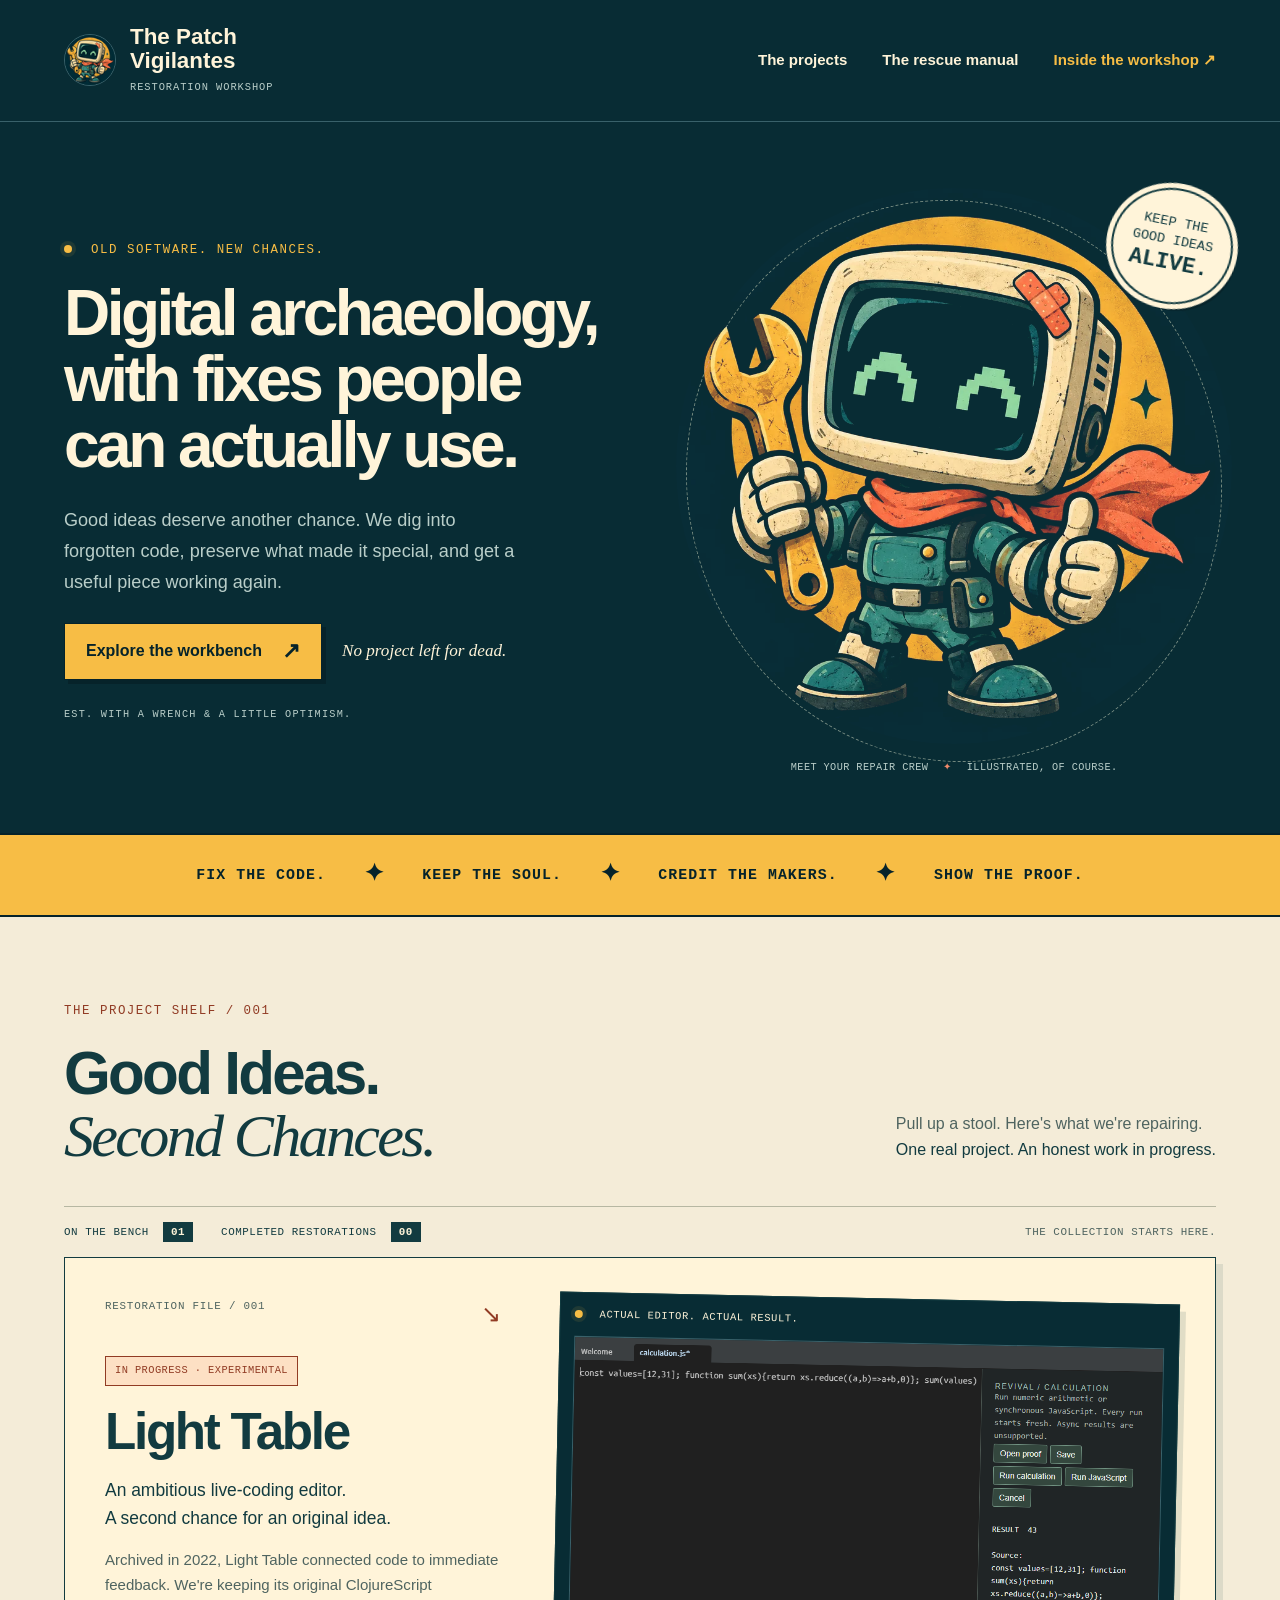
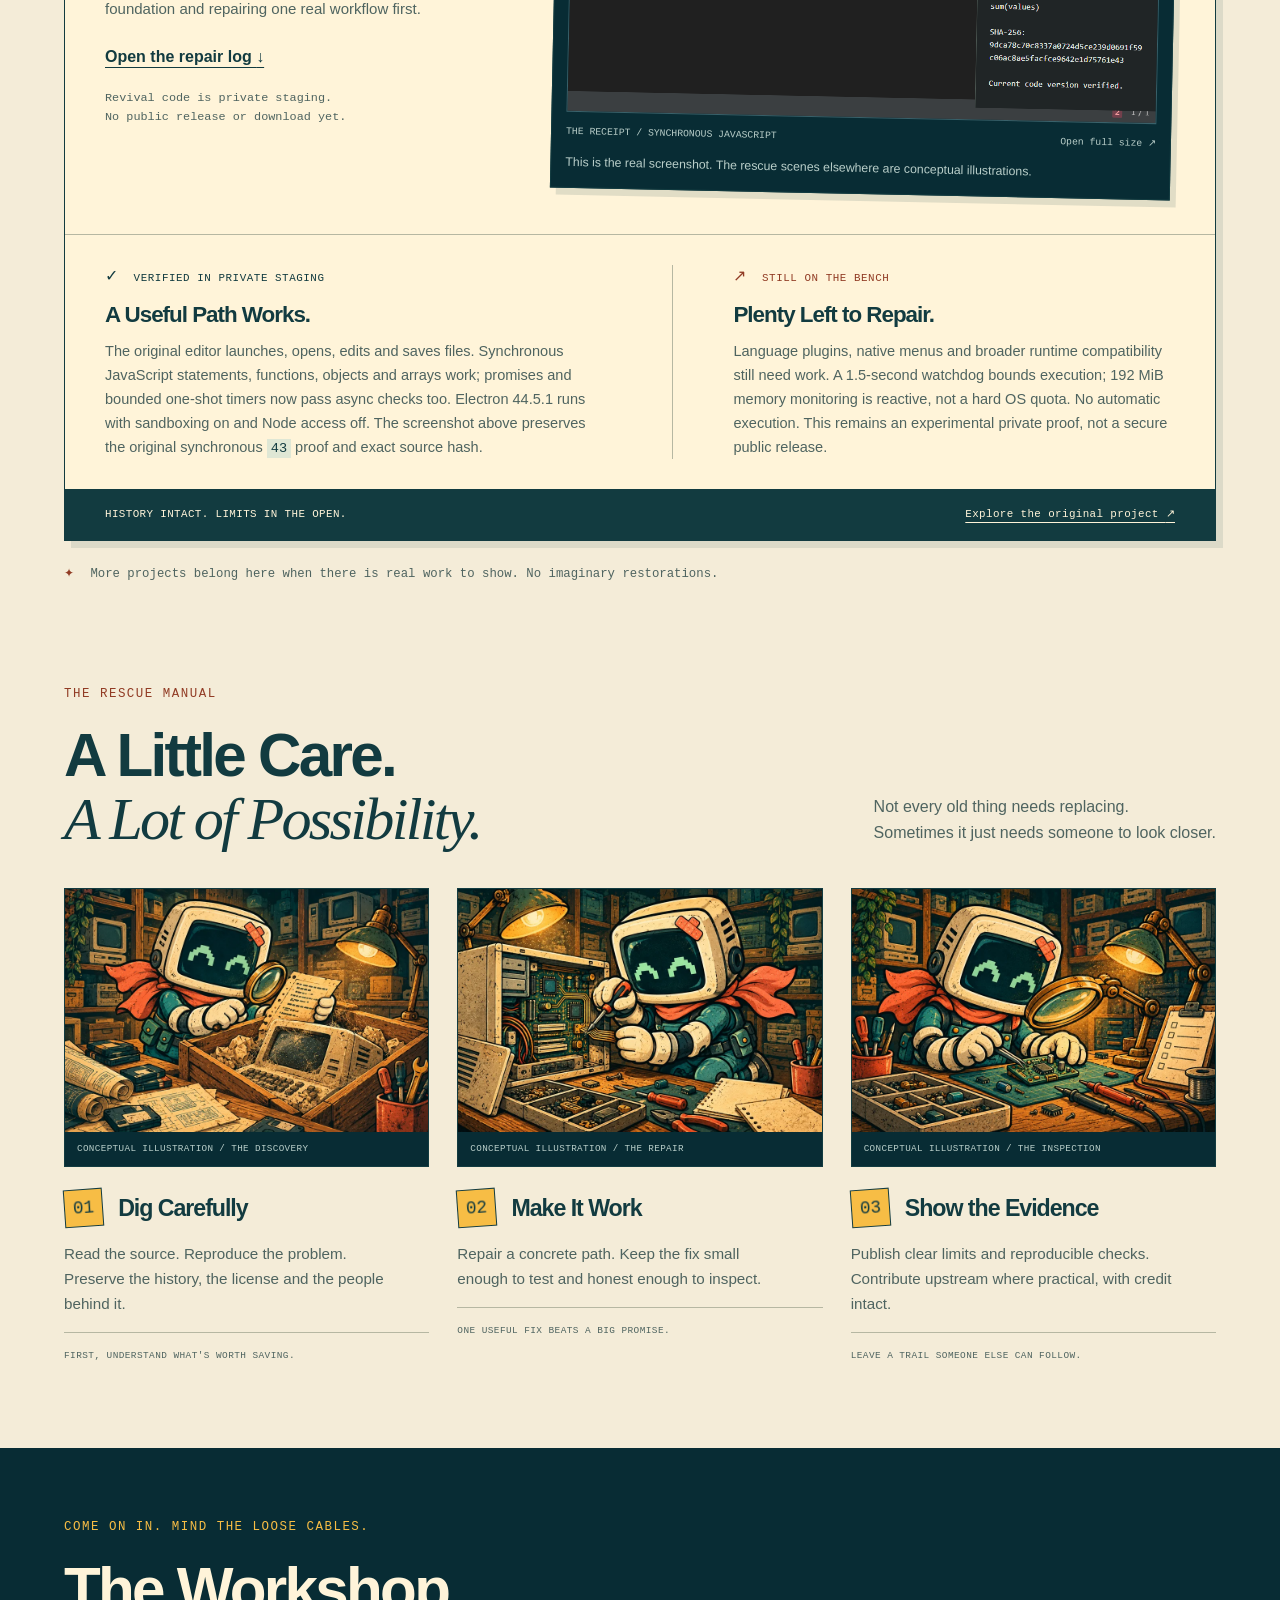
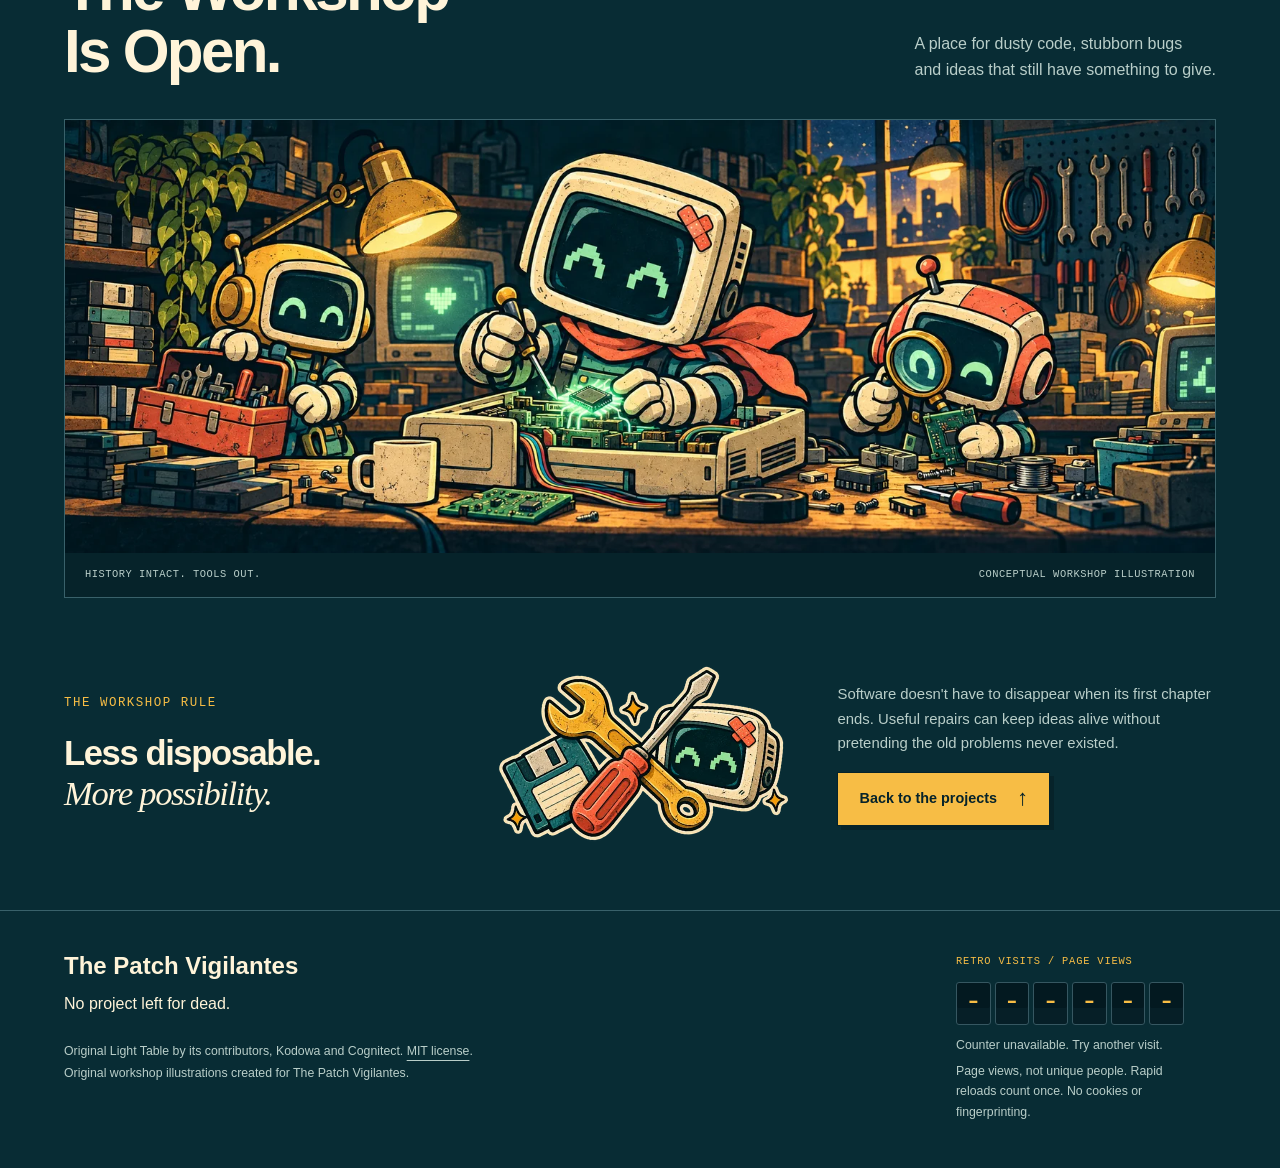
==== commit 24768c9f: "Publish verified Jetson counter in retro ticker" ====
--- a/index.html
+++ b/index.html
@@ -3,7 +3,7 @@
 <head>
 <meta charset="utf-8"><meta name="viewport" content="width=device-width, initial-scale=1">
 <meta name="description" content="The Patch Vigilantes restore overlooked software with practical fixes, preserved history and honest proof. No project left for dead.">
-<meta name="counter-endpoint" content="">
+<meta name="counter-endpoint" content="https://counter.novatec.casa/counter">
 <meta name="theme-color" content="#082c34">
 <title>The Patch Vigilantes - No project left for dead.</title>
 <link rel="icon" type="image/png" href="assets/favicon.png">
@@ -36,5 +36,5 @@
 </section>
 <section id="workshop" class="workshop" aria-labelledby="workshop-title"><div class="workshop-heading"><div><p class="eyebrow">COME ON IN. MIND THE LOOSE CABLES.</p><h2 id="workshop-title">The Workshop<br>Is Open.</h2></div><p>A place for dusty code, stubborn bugs<br>and ideas that still have something to give.</p></div><figure class="workshop-art"><img src="assets/workshop.webp" width="1600" height="603" loading="lazy" alt="Conceptual illustration of three friendly CRT mechanics at a warm workbench filled with old computers, repair tools and lamps."><figcaption><span>HISTORY INTACT. TOOLS OUT.</span><span>CONCEPTUAL WORKSHOP ILLUSTRATION</span></figcaption></figure><div class="workshop-closing"><div><p class="eyebrow">THE WORKSHOP RULE</p><p class="closing-line">Less disposable.<br><em>More possibility.</em></p></div><img class="toolkit" src="assets/toolkit.webp" width="520" height="360" loading="lazy" alt=""><div class="closing-note"><p>Software doesn't have to disappear when its first chapter ends. Useful repairs can keep ideas alive without pretending the old problems never existed.</p><a class="button" href="#workbench">Back to the projects <span aria-hidden="true">↑</span></a></div></div></section>
 </main>
-<footer><div><a class="footer-brand" href="#main">The Patch Vigilantes</a><p>No project left for dead.</p><p class="credit">Original Light Table by its contributors, Kodowa and Cognitect. <a href="https://github.com/LightTable/LightTable/blob/develop/LICENSE.md">MIT license</a>.<br>Original workshop illustrations created for The Patch Vigilantes.</p></div><div class="counter-wrap" id="visit-counter"><span class="counter-label">RETRO VISITS / PAGE VIEWS</span><div id="counter-digits" class="digits" aria-hidden="true"><span>-</span><span>-</span><span>-</span><span>-</span><span>-</span><span>-</span></div><p id="counter-status" role="status">Counter unavailable.</p><p class="counter-fine">Page loads, not unique people. No cookies or fingerprinting.</p></div></footer>
+<footer><div><a class="footer-brand" href="#main">The Patch Vigilantes</a><p>No project left for dead.</p><p class="credit">Original Light Table by its contributors, Kodowa and Cognitect. <a href="https://github.com/LightTable/LightTable/blob/develop/LICENSE.md">MIT license</a>.<br>Original workshop illustrations created for The Patch Vigilantes.</p></div><div class="counter-wrap" id="visit-counter"><span class="counter-label">RETRO VISITS / PAGE VIEWS</span><div id="counter-digits" class="digits" aria-hidden="true"><span>-</span><span>-</span><span>-</span><span>-</span><span>-</span><span>-</span></div><p id="counter-status" role="status">Counter unavailable.</p><p class="counter-fine">Page views, not unique people. Rapid reloads count once. No cookies or fingerprinting.</p></div></footer>
 </body></html>
--- a/styles.css
+++ b/styles.css
@@ -9,3 +9,5 @@
 @media(max-width:800px){.hero{grid-template-columns:1.1fr .9fr}.hero h1{font-size:clamp(2.65rem,5.6vw,3.6rem)}.lead{font-size:1rem}.hero-stamp{right:-3%;top:-5%}.mascot figcaption{font-size:.51rem;gap:8px}.hero-footnote{font-size:.55rem}.manifesto{flex-wrap:wrap;gap:10px 20px}.manifesto>span:nth-child(6){display:none}.section-head{align-items:start}.project-overview{grid-template-columns:1fr}.project-title{display:grid;grid-template-columns:1fr 1fr;column-gap:25px}.project-title>.file-label,.project-title>.status,.project-title>h3,.project-title>.project-deck{grid-column:1}.project-title>.file-label{margin-bottom:14px}.project-title>.status{justify-self:start}.project-title>p:nth-of-type(3){grid-column:2;grid-row:2 / span 3;align-self:start}.project-title>.text-link,.project-title>.private-note{grid-column:2}.project-title>.text-link{grid-row:5}.project-title>.private-note{grid-row:6}.proof{margin-top:25px;transform:rotate(.5deg)}.proof figcaption{flex-direction:row}.process{grid-template-columns:1fr;gap:32px}.process li{display:grid;grid-template-columns:1fr 1fr;gap:0 24px}.process figure{grid-row:1 / span 3}.step-heading{margin:0 0 12px;align-self:start}.step-note{align-self:end}.process li>p{font-size:.95rem}.workshop-heading>p{max-width:29ch}.workshop-closing{grid-template-columns:1fr 1.25fr}.toolkit{grid-column:1;grid-row:2;width:85%;margin-top:20px}.closing-note{grid-column:2;grid-row:1 / span 2}footer{gap:25px}.counter-wrap{min-width:230px}}
 @media(max-width:560px){.top{padding:18px 6%;align-items:center;gap:14px}.brand{font-size:1.07rem;gap:10px}.brand img{width:42px;height:42px}.brand-note{font-size:.51rem;letter-spacing:.045em}.top nav{flex-direction:column;gap:0;align-items:start;font-size:.73rem}.top nav a{padding:7px 0;min-height:32px}.hero{grid-template-columns:1fr;padding:38px 6% 30px;gap:34px}.hero h1{font-size:clamp(2.55rem,9.4vw,3.4rem);max-width:16ch}.eyebrow{font-size:.66rem;margin-bottom:17px}.lead{font-size:1.03rem;margin:23px 0}.hero-actions{gap:19px}.button{font-size:.9rem;padding:13px 18px;gap:17px}.hero-footnote{margin-top:24px}.mascot{width:91%;margin:auto}.hero-stamp{right:0;top:0;font-size:.69rem;padding:19px 14px}.mascot figcaption{font-size:.53rem;gap:10px;margin-top:12px}.manifesto{padding:17px 5%;font-size:.65rem;gap:8px 14px}.manifesto>span:nth-child(even){font-size:1rem}.manifesto>span:nth-child(4){display:none}.workbench,.method{padding:46px 6%}.section-head{display:block;margin-bottom:26px}h2{font-size:2.5rem}.section-head>p{margin-top:23px;max-width:38ch;font-size:.94rem}.shelf-label{gap:13px;font-size:.53rem;padding:16px 0}.shelf-label b{margin-left:2px;padding:3px 5px}.project{box-shadow:4px 4px 0 #123b401a}.project-overview{padding:22px;gap:0}.project-title{display:block}.project-title>p:nth-of-type(3){margin-bottom:14px}.project h3{font-size:3rem}.status{font-size:.57rem;margin-bottom:16px}.project-deck{font-size:1.02rem}.private-note{font-size:.71rem!important}.proof{margin:27px -8px 0;padding:10px;transform:none}.proof-top{font-size:.54rem}.proof figcaption{font-size:.51rem;flex-direction:column;gap:4px}.proof-note{font-size:.72rem}.repair-log{grid-template-columns:1fr;padding:23px;gap:26px}.repair-log>div+div{border-left:0;border-top:1px solid var(--paper-line);padding:23px 0 0}.repair-log p:last-child{font-size:.92rem}.log-label{font-size:.62rem}h4{font-size:1.35rem}.project-bottom{flex-direction:column;gap:13px;padding:18px 22px;font-size:.59rem}.project-bottom a{font-size:.75rem;min-height:30px}.shelf-note{font-size:.7rem}.method{padding-top:8px}.process{gap:36px}.process li{display:block}.process figcaption{font-size:.54rem;padding:11px}.step-heading{margin:21px 0 13px}.step-heading h3{font-size:1.45rem}.step-note{font-size:.6rem}.process li>p{max-width:none}.workshop{padding:45px 6%}.workshop-heading{display:block;margin-bottom:26px}.workshop-heading>p{margin-top:23px;max-width:none;font-size:.94rem}.workshop-art{margin:0 -2%}.workshop-art img{aspect-ratio:4/3;object-position:49% center}.workshop-art figcaption{flex-direction:column;padding:13px;gap:4px;font-size:.54rem}.workshop-closing{grid-template-columns:1fr;gap:26px;margin-top:35px}.closing-line{font-size:2.3rem}.toolkit{grid-row:auto;grid-column:auto;width:80%;max-width:290px;margin:0 auto}.closing-note{grid-column:auto;grid-row:auto}.closing-note>p{font-size:1rem}footer{flex-direction:column;padding:30px 6%;gap:30px}.footer-brand{font-size:1.4rem}.credit{font-size:.77rem}.counter-wrap{min-width:0}.counter-label{font-size:.66rem}.counter-wrap p{font-size:.77rem}}
 @media(prefers-reduced-motion:reduce){html{scroll-behavior:auto}*,*::before,*::after{animation:none!important;transition:none!important}.button:hover{transform:none}.proof:hover{transform:none}}
+
+.counter-wrap{max-width:100%}.digits{display:grid;grid-template-columns:repeat(var(--counter-length,6),minmax(0,1fr));width:min(100%,calc(var(--counter-length,6)*38px));max-width:100%}.digits span{text-align:center;padding:0;font-size:clamp(.7rem,calc(12rem/var(--counter-length,6)),1.8rem)}
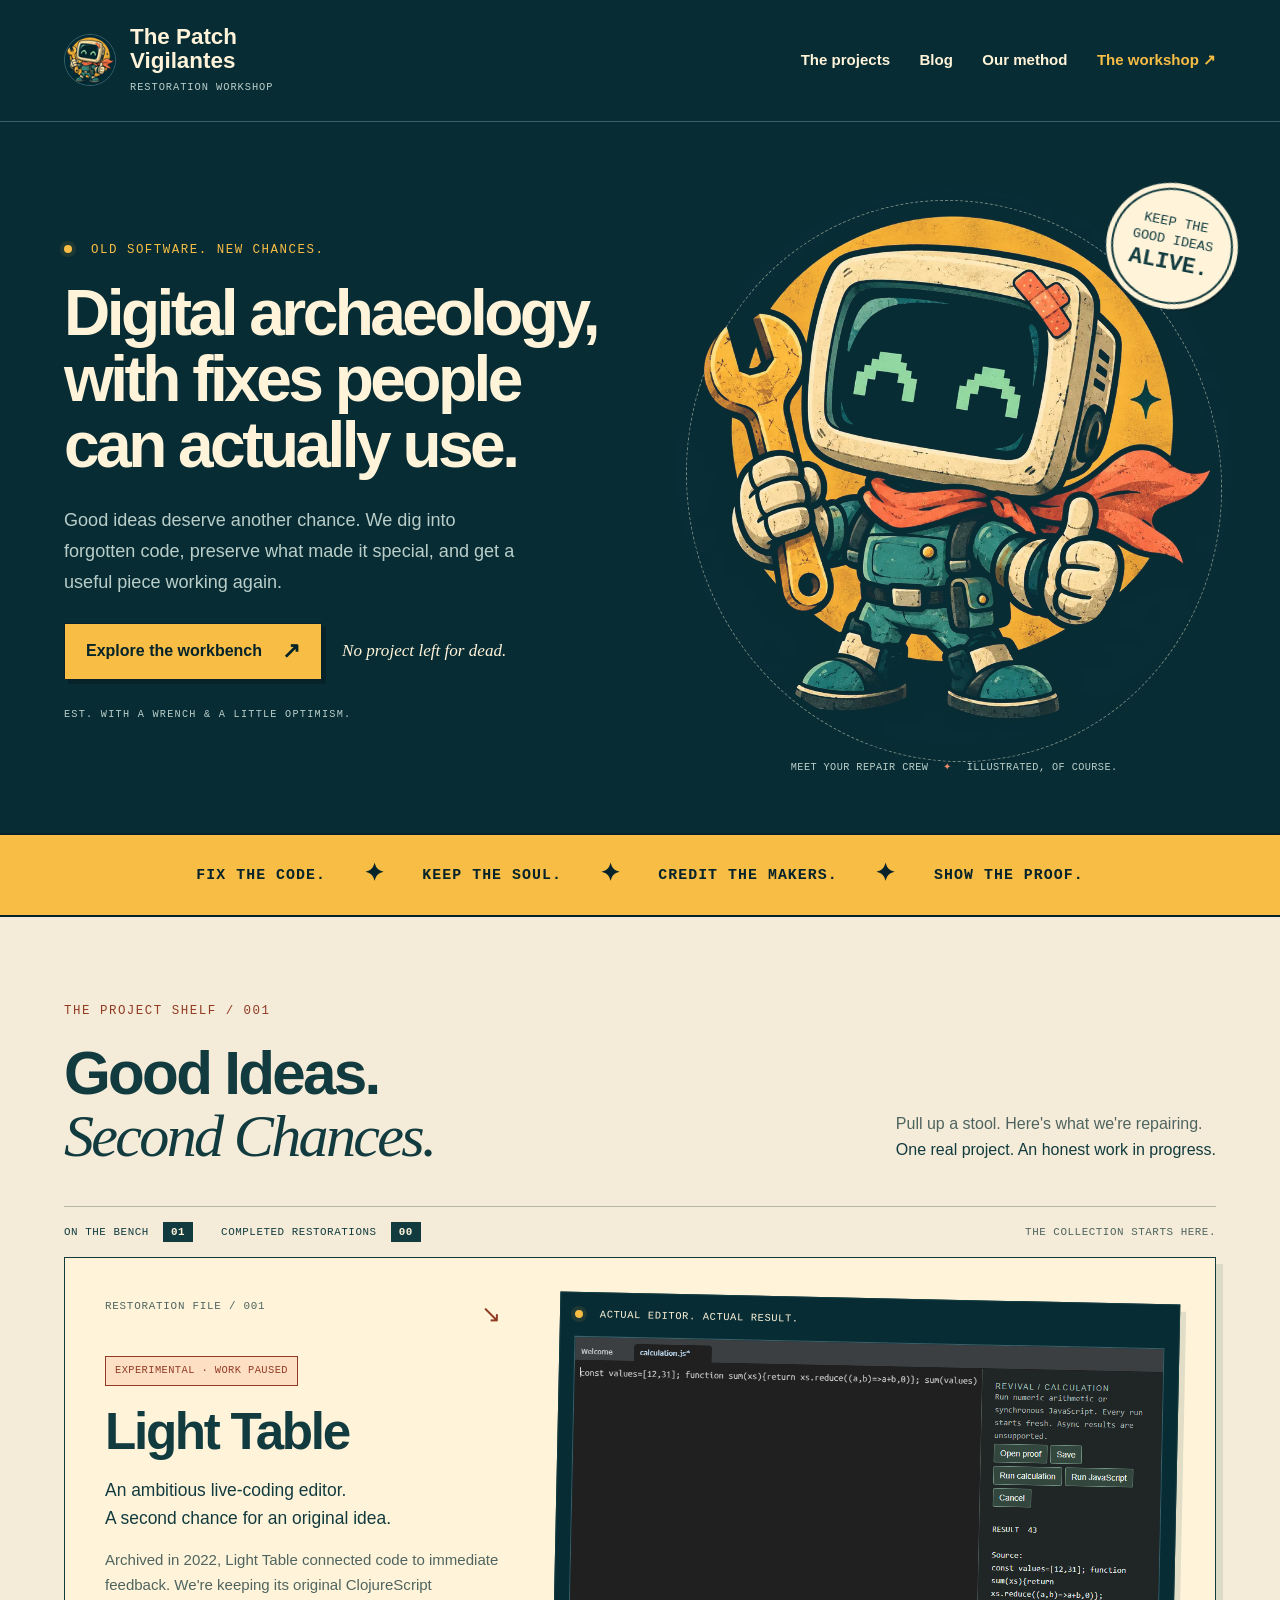
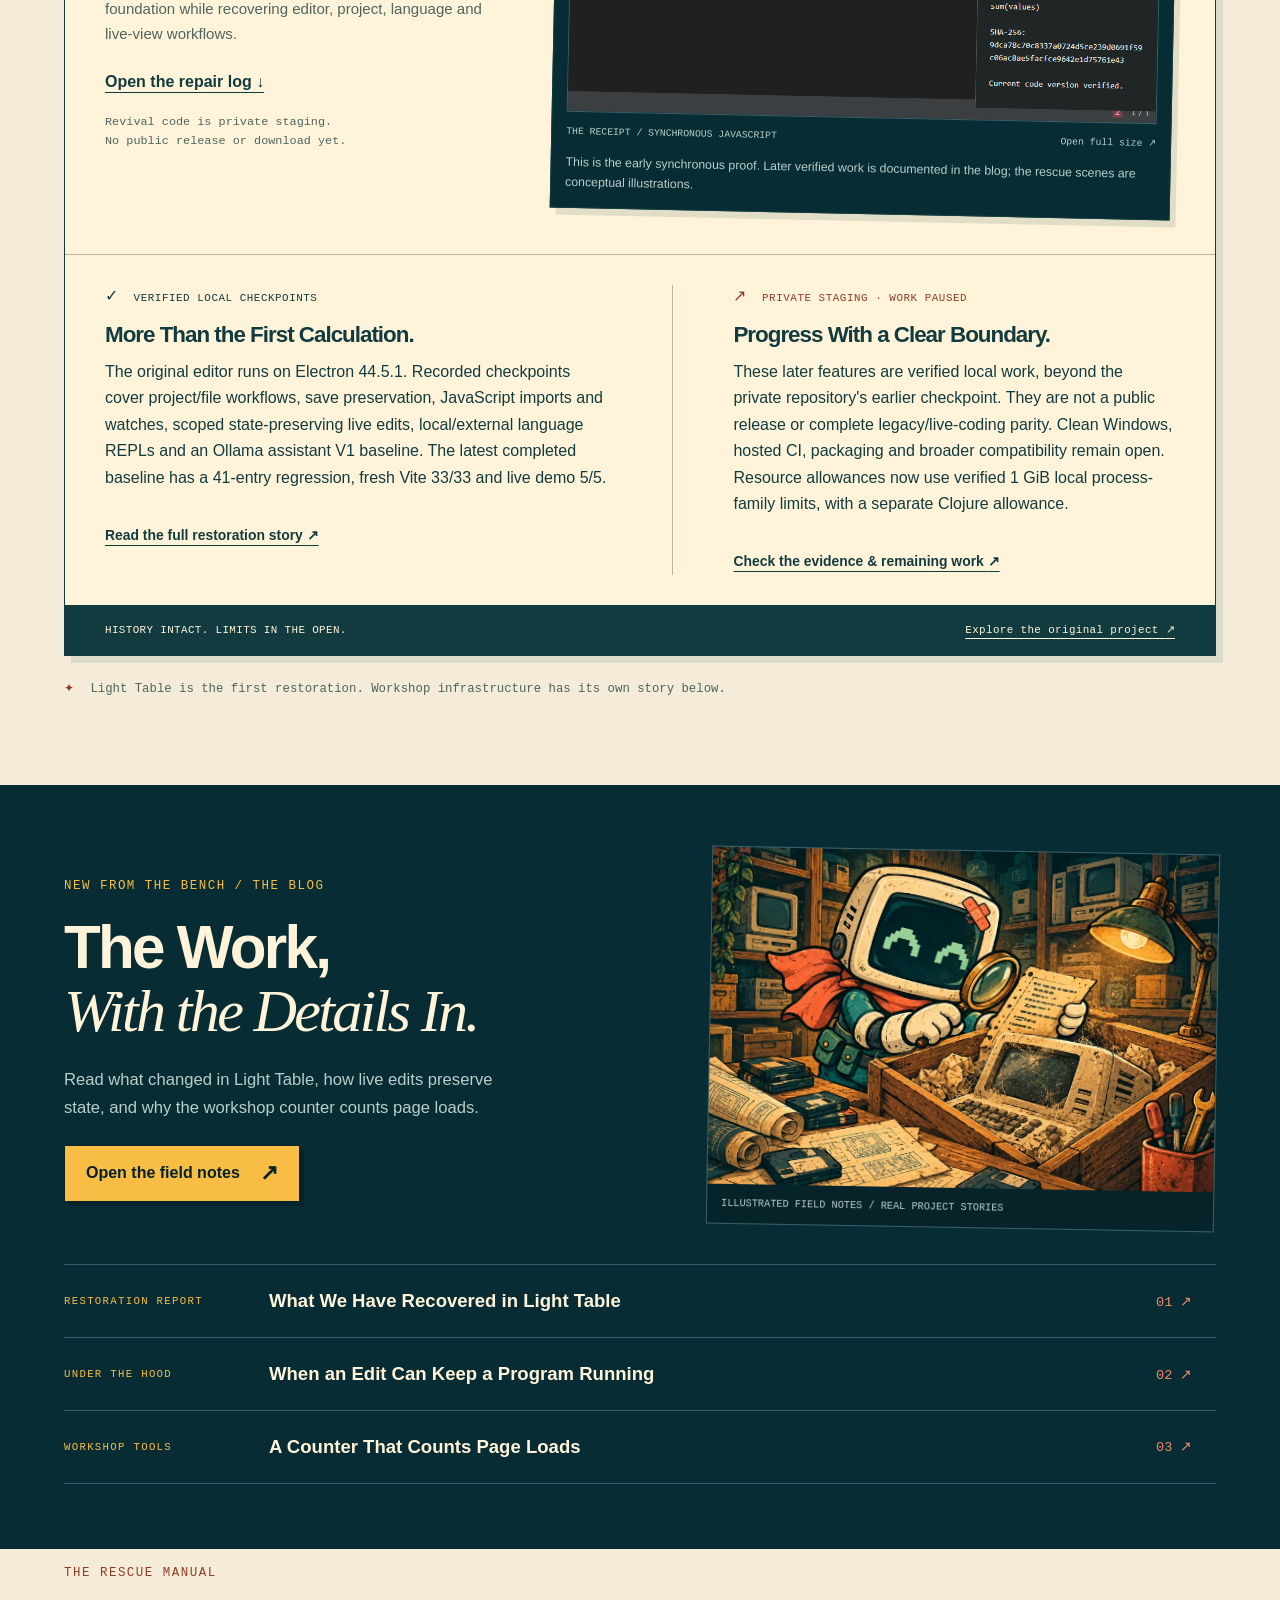
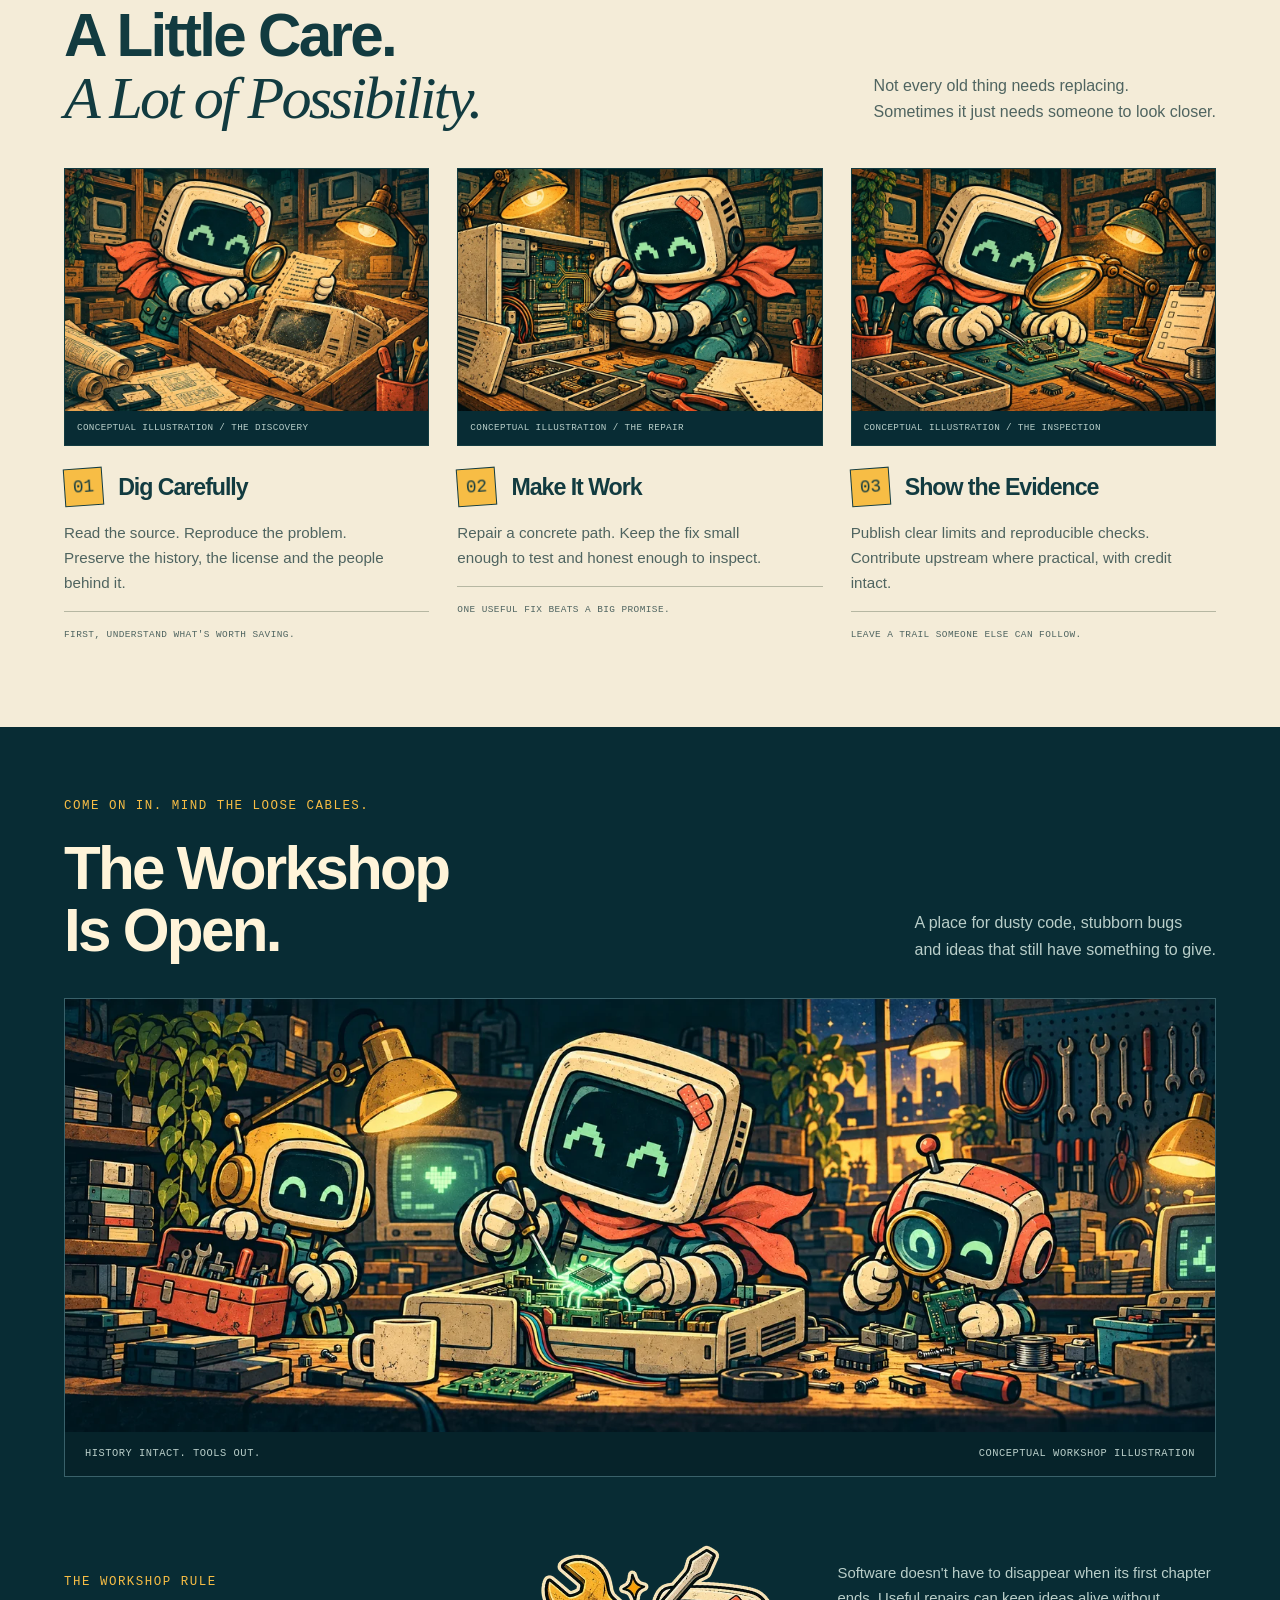
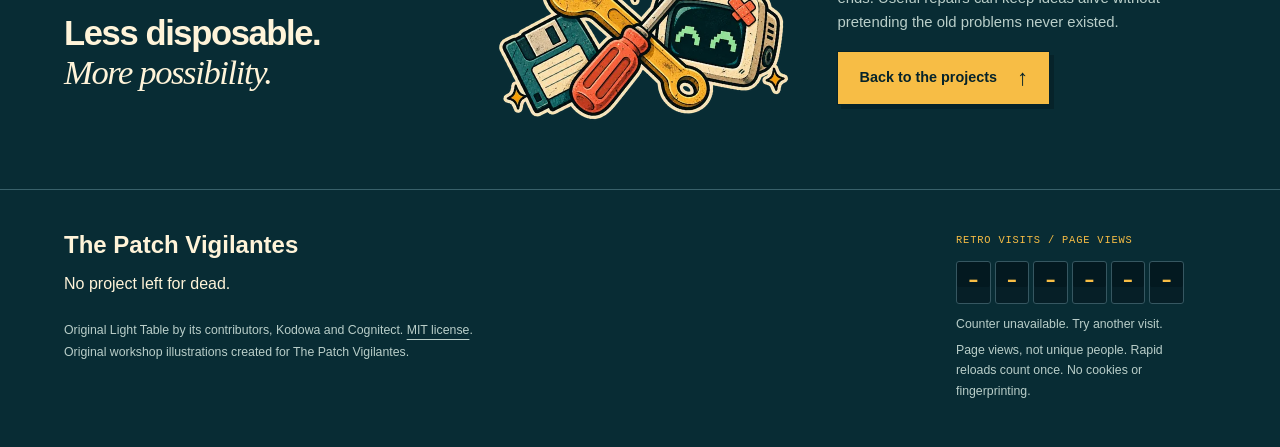
==== commit 01ebed30: "Deploy workshop blog and current project record" ====
--- a/index.html
+++ b/index.html
@@ -8,11 +8,10 @@
 <title>The Patch Vigilantes - No project left for dead.</title>
 <link rel="icon" type="image/png" href="assets/favicon.png">
 <link rel="preload" as="image" href="assets/mascot.webp">
-<link rel="stylesheet" href="styles.css"><script src="counter.js" defer></script>
+<link rel="stylesheet" href="styles.css"><link rel="stylesheet" href="blog/journal.css"><script src="counter.js" defer></script>
 </head>
 <body>
-<a class="skip" href="#main">Skip to content</a>
-<header class="top"><a class="brand" href="#main"><img src="assets/favicon.png" width="48" height="48" alt=""><span>The Patch<br>Vigilantes<span class="brand-note">RESTORATION WORKSHOP</span></span></a><nav aria-label="Main"><a href="#workbench">The projects</a><a href="#method">The rescue manual</a><a class="nav-note" href="#workshop">Inside the workshop <span aria-hidden="true">↗</span></a></nav></header>
+<a class="skip" href="#main">Skip to content</a><header class="top"><a class="brand" href="index.html"><img src="assets/favicon.png" width="48" height="48" alt=""><span>The Patch<br>Vigilantes<span class="brand-note">RESTORATION WORKSHOP</span></span></a><nav aria-label="Main"><a href="index.html#workbench">The projects</a><a href="blog/index.html" >Blog</a><a href="index.html#method">Our method</a><a class="nav-note" href="index.html#workshop">The workshop <span aria-hidden="true">&#8599;</span></a></nav></header>
 <main id="main">
 <section class="hero" aria-labelledby="headline">
 <div class="hero-copy"><p class="eyebrow"><span class="pilot" aria-hidden="true"></span> OLD SOFTWARE. NEW CHANCES.</p><h1 id="headline">Digital archaeology, with fixes people can actually use.</h1><p class="lead">Good ideas deserve another chance. We dig into forgotten code, preserve what made it special, and get a useful piece working again.</p><div class="hero-actions"><a class="button" href="#workbench">Explore the workbench <span aria-hidden="true">↗</span></a><span class="tagline">No project left for dead.</span></div><p class="hero-footnote">EST. WITH A WRENCH &amp; A LITTLE OPTIMISM.</p></div>
@@ -23,13 +22,14 @@
 <div class="section-head"><div><p class="eyebrow">THE PROJECT SHELF / 001</p><h2 id="workbench-title">Good Ideas.<br><em>Second Chances.</em></h2></div><p>Pull up a stool. Here's what we're repairing.<br><strong>One real project. An honest work in progress.</strong></p></div>
 <div class="shelf-label"><span>ON THE BENCH <b>01</b></span><span>COMPLETED RESTORATIONS <b>00</b></span><span class="shelf-end">THE COLLECTION STARTS HERE.</span></div>
 <article class="project" aria-labelledby="lighttable-title">
-<div class="project-overview"><div class="project-title"><p class="file-label">RESTORATION FILE / 001 <span aria-hidden="true">↘</span></p><span class="status">IN PROGRESS · EXPERIMENTAL</span><h3 id="lighttable-title">Light Table</h3><p class="project-deck">An ambitious live-coding editor.<br>A second chance for an original idea.</p><p>Archived in 2022, Light Table connected code to immediate feedback. We're keeping its original ClojureScript foundation and repairing one real workflow first.</p><a class="text-link" href="#lighttable-evidence">Open the repair log <span aria-hidden="true">↓</span></a><p class="private-note">Revival code is private staging.<br>No public release or download yet.</p></div>
-<figure class="proof"><div class="proof-top"><span class="pilot" aria-hidden="true"></span> ACTUAL EDITOR. ACTUAL RESULT.</div><a href="assets/lighttable-proof.png" aria-label="Open the actual Light Table proof screenshot at full size"><img src="assets/lighttable-proof.png" width="1008" height="641" loading="lazy" alt="Actual Light Table editor: a JavaScript function sums an array to 43 beside its code, with the exact source hash."></a><figcaption><span>THE RECEIPT / SYNCHRONOUS JAVASCRIPT</span><span>Open full size ↗</span></figcaption><p class="proof-note">This is the real screenshot. The rescue scenes elsewhere are conceptual illustrations.</p></figure></div>
-<div id="lighttable-evidence" class="repair-log"><div><p class="log-label"><span aria-hidden="true">✓</span> VERIFIED IN PRIVATE STAGING</p><h4>A Useful Path Works.</h4><p>The original editor launches, opens, edits and saves files. Synchronous JavaScript statements, functions, objects and arrays work; promises and bounded one-shot timers now pass async checks too. Electron 44.5.1 runs with sandboxing on and Node access off. The screenshot above preserves the original synchronous <code>43</code> proof and exact source hash.</p></div><div><p class="log-label pending"><span aria-hidden="true">↗</span> STILL ON THE BENCH</p><h4>Plenty Left to Repair.</h4><p>Language plugins, native menus and broader runtime compatibility still need work. A 1.5-second watchdog bounds execution; 192 MiB memory monitoring is reactive, not a hard OS quota. No automatic execution. This remains an experimental private proof, not a secure public release.</p></div></div>
+<div class="project-overview"><div class="project-title"><p class="file-label">RESTORATION FILE / 001 <span aria-hidden="true">↘</span></p><span class="status">EXPERIMENTAL · WORK PAUSED</span><h3 id="lighttable-title">Light Table</h3><p class="project-deck">An ambitious live-coding editor.<br>A second chance for an original idea.</p><p>Archived in 2022, Light Table connected code to immediate feedback. We're keeping its original ClojureScript foundation while recovering editor, project, language and live-view workflows.</p><a class="text-link" href="#lighttable-evidence">Open the repair log <span aria-hidden="true">↓</span></a><p class="private-note">Revival code is private staging.<br>No public release or download yet.</p></div>
+<figure class="proof"><div class="proof-top"><span class="pilot" aria-hidden="true"></span> ACTUAL EDITOR. ACTUAL RESULT.</div><a href="assets/lighttable-proof.png" aria-label="Open the actual Light Table proof screenshot at full size"><img src="assets/lighttable-proof.png" width="1008" height="641" loading="lazy" alt="Actual Light Table editor: a JavaScript function sums an array to 43 beside its code, with the exact source hash."></a><figcaption><span>THE RECEIPT / SYNCHRONOUS JAVASCRIPT</span><span>Open full size ↗</span></figcaption><p class="proof-note">This is the early synchronous proof. Later verified work is documented in the blog; the rescue scenes are conceptual illustrations.</p></figure></div>
+<div id="lighttable-evidence" class="repair-log"><div><p class="log-label"><span aria-hidden="true">&#10003;</span> VERIFIED LOCAL CHECKPOINTS</p><h4>More Than the First Calculation.</h4><p>The original editor runs on Electron 44.5.1. Recorded checkpoints cover project/file workflows, save preservation, JavaScript imports and watches, scoped state-preserving live edits, local/external language REPLs and an Ollama assistant V1 baseline. The latest completed baseline has a 41-entry regression, fresh Vite 33/33 and live demo 5/5.</p><a class="text-link" href="blog/light-table-restoration.html">Read the full restoration story <span aria-hidden="true">&#8599;</span></a></div><div><p class="log-label pending"><span aria-hidden="true">&#8599;</span> PRIVATE STAGING · WORK PAUSED</p><h4>Progress With a Clear Boundary.</h4><p>These later features are verified local work, beyond the private repository's earlier checkpoint. They are not a public release or complete legacy/live-coding parity. Clean Windows, hosted CI, packaging and broader compatibility remain open. Resource allowances now use verified 1 GiB local process-family limits, with a separate Clojure allowance.</p><a class="text-link" href="blog/evidence.html">Check the evidence &amp; remaining work <span aria-hidden="true">&#8599;</span></a></div></div>
 <div class="project-bottom"><span>HISTORY INTACT. LIMITS IN THE OPEN.</span><a href="https://github.com/LightTable/LightTable">Explore the original project <span aria-hidden="true">↗</span></a></div>
 </article>
-<p class="shelf-note"><span aria-hidden="true">✦</span> More projects belong here when there is real work to show. No imaginary restorations.</p>
+<p class="shelf-note"><span aria-hidden="true">✦</span> Light Table is the first restoration. Workshop infrastructure has its own story below.</p>
 </section>
+<section class="home-journal" aria-labelledby="home-blog-title"><div class="home-journal-intro"><div><p class="eyebrow">NEW FROM THE BENCH / THE BLOG</p><h2 id="home-blog-title">The Work,<br><em>With the Details In.</em></h2><p>Read what changed in Light Table, how live edits preserve state, and why the workshop counter counts page loads.</p><a class="button" href="blog/">Open the field notes <span aria-hidden="true">&#8599;</span></a></div><figure><img src="assets/discovery.webp" width="900" height="600" loading="lazy" alt="Conceptual illustration of our CRT mechanic investigating a forgotten computer."><figcaption>ILLUSTRATED FIELD NOTES / REAL PROJECT STORIES</figcaption></figure></div><nav class="home-story-links" aria-label="Latest blog stories"><a href="blog/light-table-restoration.html"><span class="eyebrow">RESTORATION REPORT</span><strong>What We Have Recovered in Light Table</strong><span class="teaser-number" aria-hidden="true">01 &#8599;</span></a><a href="blog/live-editing-without-losing-state.html"><span class="eyebrow">UNDER THE HOOD</span><strong>When an Edit Can Keep a Program Running</strong><span class="teaser-number" aria-hidden="true">02 &#8599;</span></a><a href="blog/page-views-without-a-fake-count.html"><span class="eyebrow">WORKSHOP TOOLS</span><strong>A Counter That Counts Page Loads</strong><span class="teaser-number" aria-hidden="true">03 &#8599;</span></a></nav></section>
 <section id="method" class="method" aria-labelledby="method-title">
 <div class="section-head"><div><p class="eyebrow">THE RESCUE MANUAL</p><h2 id="method-title">A Little Care.<br><em>A Lot of Possibility.</em></h2></div><p>Not every old thing needs replacing.<br>Sometimes it just needs someone to look closer.</p></div>
 <ol class="process"><li><figure><img src="assets/discovery.webp" width="900" height="600" loading="lazy" alt="Conceptual illustration: our CRT mechanic brushes dust from a forgotten computer and studies its source notes."><figcaption>CONCEPTUAL ILLUSTRATION / THE DISCOVERY</figcaption></figure><div class="step-heading"><span>01</span><h3>Dig Carefully</h3></div><p>Read the source. Reproduce the problem. Preserve the history, the license and the people behind it.</p><span class="step-note">FIRST, UNDERSTAND WHAT'S WORTH SAVING.</span></li><li><figure><img src="assets/repair.webp" width="900" height="600" loading="lazy" alt="Conceptual illustration: the CRT mechanic makes one precise connection inside an open computer."><figcaption>CONCEPTUAL ILLUSTRATION / THE REPAIR</figcaption></figure><div class="step-heading"><span>02</span><h3>Make It Work</h3></div><p>Repair a concrete path. Keep the fix small enough to test and honest enough to inspect.</p><span class="step-note">ONE USEFUL FIX BEATS A BIG PROMISE.</span></li><li><figure><img src="assets/evidence.webp" width="900" height="600" loading="lazy" alt="Conceptual illustration: our CRT mechanic inspects a small circuit board using a magnifier and test probes."><figcaption>CONCEPTUAL ILLUSTRATION / THE INSPECTION</figcaption></figure><div class="step-heading"><span>03</span><h3>Show the Evidence</h3></div><p>Publish clear limits and reproducible checks. Contribute upstream where practical, with credit intact.</p><span class="step-note">LEAVE A TRAIL SOMEONE ELSE CAN FOLLOW.</span></li></ol>
--- a/blog/journal.css
+++ b/blog/journal.css
@@ -0,0 +1,7 @@
+/* Workshop field notes share the existing cream/teal color and local-font system. */
+.top nav [aria-current]{color:var(--gold);text-decoration:underline;text-decoration-thickness:2px;text-underline-offset:8px}.top nav{gap:clamp(18px,2.3vw,35px)}.journal-main{max-width:none}.journal-masthead{max-width:1440px;margin:auto;padding:45px 5% 60px}.journal-masthead h1{font-size:clamp(2.6rem,5.3vw,5.1rem);max-width:23ch;line-height:1.08;letter-spacing:-.05em}.journal-masthead h1 em{font-family:Georgia,serif;font-weight:400}.article-deck{font-size:1.18rem;color:var(--light-muted);line-height:1.7;max-width:56ch;margin:24px 0}.index-masthead{display:flex;align-items:center;justify-content:space-between;gap:40px;padding-top:68px}.index-masthead h1{font-size:clamp(3.2rem,6.5vw,6.4rem)}.journal-seal{font:1.15rem/1.45 var(--mono);text-align:center;border:2px solid var(--gold);outline:1px dashed var(--gold);outline-offset:9px;border-radius:50%;padding:44px 28px;color:var(--gold);transform:rotate(9deg);margin:15px 5% 0 0;flex-shrink:0}.journal-seal b{font-size:1.6rem}.journal-index-paper,.article-paper{background:var(--paper);color:var(--ink);color-scheme:light;padding:50px max(5%,calc((100vw - 1300px)/2)) 65px}.index-label{display:flex;justify-content:space-between;gap:20px;font:.7rem/1.5 var(--mono);color:var(--muted);letter-spacing:.06em;border-bottom:1px solid var(--paper-line);padding-bottom:20px;margin-bottom:34px}.story{text-decoration:none;color:var(--ink);display:block;position:relative}.story:hover{color:var(--ink)}.story:focus-visible{outline-color:var(--rust)}.story figure{background:var(--canvas);border:1px solid var(--ink);overflow:hidden}.story img{aspect-ratio:3/2;object-fit:cover;transition:transform .35s}.story:hover img{transform:scale(1.025)}.story figcaption{padding:10px 14px;color:var(--light-muted);font:.62rem/1.5 var(--mono);letter-spacing:.05em}.featured-story{display:grid;grid-template-columns:1.08fr .92fr;gap:5%;align-items:center}.story-copy>.eyebrow{color:var(--rust);font-size:.73rem;margin-bottom:16px}.story-copy h2{font-size:clamp(2rem,3.2vw,3.2rem);line-height:1.13;letter-spacing:-.04em}.story-copy>p:not(.eyebrow){font-size:1.05rem;color:var(--muted);line-height:1.7;margin:21px 0}.article-meta{display:flex;flex-wrap:wrap;gap:8px 20px;font:.71rem/1.6 var(--mono);color:var(--light-muted);margin:26px 0 0}.article-state{flex-basis:100%;color:var(--gold);font-weight:600}.story .article-meta{color:var(--muted);font-size:.65rem;margin-top:18px}.story .article-state{color:var(--rust)}.story-read{display:flex;justify-content:space-between;align-items:center;font-weight:800;margin-top:27px;border-top:1px solid var(--paper-line);padding-top:16px}.story-read>span{font-size:1.5rem}.more-stories{margin-top:60px;padding-top:25px;border-top:1px solid var(--paper-line)}.small-section-title{font-size:1.5rem;letter-spacing:-.025em;margin-bottom:28px}.story-grid{display:grid;grid-template-columns:1fr 1fr;gap:42px}.story-grid .story-copy{padding-top:25px}.story-grid h2{font-size:clamp(1.85rem,2.5vw,2.5rem);max-width:22ch}.index-evidence{margin-top:60px;display:flex;gap:35px;justify-content:space-between;align-items:center;background:var(--cream);border:1px solid var(--paper-line);padding:30px}.index-evidence .eyebrow{color:var(--rust);margin-bottom:13px}.index-evidence h2{font-size:1.8rem}.index-evidence p:last-child{margin:15px 0 0;max-width:62ch;color:var(--muted);font-size:.96rem}.index-evidence .button{flex-shrink:0;font-size:.88rem}.breadcrumb{display:flex;gap:12px;flex-wrap:wrap;font:.7rem/1.6 var(--mono);color:var(--light-muted);margin-bottom:40px}.breadcrumb a{padding:4px 0}.breadcrumb>span{padding:4px 0}.article-intro{display:grid;grid-template-columns:1.2fr .8fr;gap:5%;align-items:center}.article-intro h1{font-size:clamp(2.5rem,4.1vw,4.1rem);max-width:23ch}.article-intro .eyebrow{font-size:.72rem}.article-intro .article-deck{font-size:1.08rem}.article-cover{border:1px solid var(--line);transform:rotate(1.5deg);background:var(--deep)}.article-cover img{aspect-ratio:3/2;object-fit:cover}.article-cover figcaption{font:.61rem/1.5 var(--mono);color:var(--light-muted);padding:11px 13px}.article-grid{display:grid;grid-template-columns:230px minmax(0,760px);gap:7%;max-width:1160px;margin:auto;align-items:start}.article-toc{position:sticky;top:25px;border-top:1px solid var(--paper-line);padding-top:19px}.article-toc .eyebrow{color:var(--rust);font-size:.69rem;margin-bottom:12px}.article-toc a{display:block;font-size:.86rem;line-height:1.5;padding:9px 0;text-decoration:none;border-bottom:1px solid var(--paper-line);color:var(--muted)}.article-toc a:hover{color:var(--rust);text-decoration:underline}.article-toc a:focus-visible{outline-color:var(--rust)}.article-body{min-width:0;font-size:1.1rem;line-height:1.85;max-width:70ch}.article-body section{scroll-margin-top:25px;margin-bottom:38px}.article-body h2{font-size:clamp(1.65rem,2.3vw,2.25rem);line-height:1.18;letter-spacing:-.035em;margin:0 0 20px}.article-body p{color:var(--ink);margin-bottom:22px}.article-body a{color:var(--rust);text-decoration-thickness:1px}.article-body a:hover{color:var(--ink);text-decoration-thickness:2px}.article-body a:focus-visible{outline-color:var(--rust)}.article-body code{font:.94em/1.6 var(--mono);background:#e0e5d2;padding:2px 5px;overflow-wrap:anywhere}.article-sources{border-top:2px solid var(--ink);padding-top:28px;font-size:.95rem;line-height:1.75}.article-sources .eyebrow{color:var(--rust);font-size:.7rem;margin-bottom:13px}.article-sources h2{font-size:1.8rem}.article-sources ol{padding-left:24px}.article-sources li{padding:5px 0}.table-scroll{max-width:100%;overflow-x:auto;margin:25px 0;border:1px solid var(--paper-line);background:var(--cream)}.table-scroll:focus-visible{outline:3px solid var(--rust);outline-offset:3px}.table-scroll table{border-collapse:collapse;width:100%;min-width:440px;font-size:.93rem;line-height:1.6}.table-scroll caption{text-align:left;padding:15px 17px;font-size:.78rem;color:var(--muted);font-family:var(--mono);border-bottom:1px solid var(--paper-line)}.table-scroll th,.table-scroll td{padding:15px 17px;text-align:left;vertical-align:top;border-bottom:1px solid var(--paper-line)}.table-scroll thead{background:var(--ink);color:var(--cream)}.table-scroll tbody th{width:35%;font-weight:650}.table-scroll tr:last-child>*{border-bottom:0}.related-stories{max-width:1160px;margin:55px auto 30px;border-top:1px solid var(--paper-line);padding-top:25px}.related-stories>.eyebrow{color:var(--rust);margin-bottom:20px}.related-stories a{display:grid;grid-template-columns:180px 1fr 25px;gap:20px;align-items:center;padding:18px 0;border-bottom:1px solid var(--paper-line);text-decoration:none}.related-stories a>span{font:.68rem/1.5 var(--mono);color:var(--rust)}.related-stories strong{font-size:1.15rem;line-height:1.5}.related-stories a:hover{color:var(--rust)}.article-paper>.text-link{display:block;max-width:1160px;margin:30px auto 0}.article-paper>.text-link:hover{color:var(--rust)}.journal-footer nav{display:flex;flex-direction:column;gap:10px;font-size:.87rem}.journal-footer nav a{padding:4px 0}.evidence-masthead{padding-top:65px}.evidence-paper>.article-body{margin:auto;max-width:76ch}.evidence-paper .article-body section+section{border-top:1px solid var(--paper-line);padding-top:30px}
+.home-journal{padding:65px max(5%,calc((100vw - 1440px)/2));background:var(--canvas);color:var(--cream)}.home-journal-intro{display:grid;grid-template-columns:1fr .9fr;gap:7%;align-items:center}.home-journal-intro>div>p:not(.eyebrow){color:var(--light-muted);max-width:48ch;font-size:1.04rem;margin:24px 0}.home-journal-intro h2 em{font-family:Georgia,serif;font-weight:400}.home-journal-intro figure{border:1px solid var(--line);transform:rotate(1deg)}.home-journal-intro figure img{aspect-ratio:3/2;object-fit:cover}.home-journal-intro figcaption{background:var(--deep);color:var(--light-muted);font:.64rem/1.5 var(--mono);padding:12px 14px}.home-story-links{margin-top:36px;border-top:1px solid var(--line)}.home-story-links a{display:grid;grid-template-columns:180px 1fr 60px;gap:25px;align-items:center;text-decoration:none;border-bottom:1px solid var(--line);padding:22px 0}.home-story-links .eyebrow{font-size:.67rem;margin:0}.home-story-links strong{font-size:1.16rem;line-height:1.5}.teaser-number{font:.85rem var(--mono);color:var(--coral)}.home-story-links a:hover strong{text-decoration:underline;text-underline-offset:5px}.repair-log .text-link{font-size:.87rem;margin:17px 0 0;line-height:1.6}.repair-log .text-link:hover{color:var(--rust)}
+@media(max-width:1050px){.article-grid{grid-template-columns:190px minmax(0,1fr);gap:5%}.article-toc a{font-size:.81rem}.article-intro{grid-template-columns:1.1fr .9fr}.index-evidence{display:block}.index-evidence .button{margin-top:25px}.journal-seal{font-size:.95rem;padding:34px 23px}.journal-seal b{font-size:1.3rem}.featured-story{gap:4%}.story-copy h2{font-size:2.3rem}.story-copy>p:not(.eyebrow){font-size:.98rem}.article-meta{font-size:.65rem}.article-intro .article-deck{font-size:1rem}.home-journal-intro{gap:5%}.home-story-links a{grid-template-columns:150px 1fr 50px;gap:20px}}
+@media(max-width:800px){.article-grid{display:block}.article-toc{position:static;margin:0 0 35px;padding:15px 0;display:flex;flex-wrap:wrap;gap:0 20px}.article-toc .eyebrow{width:100%;margin-bottom:8px}.article-toc a{max-width:100%;font-size:.82rem;border:0;text-decoration:underline;padding:7px 0}.article-intro{grid-template-columns:1fr;gap:35px}.article-cover{max-width:700px;transform:none}.article-masthead{padding-bottom:40px}.article-intro h1{font-size:clamp(2.5rem,5.5vw,3.8rem);max-width:24ch}.article-intro .article-deck{font-size:1.1rem;max-width:55ch}.featured-story{grid-template-columns:1fr;gap:25px}.featured-story h2{max-width:25ch;font-size:2.4rem}.featured-story>figure{max-height:none}.journal-seal{margin-right:12px;padding:30px 20px;font-size:.8rem}.journal-seal b{font-size:1.1rem}.story-grid{gap:25px}.story-grid h2{font-size:1.9rem}.index-masthead .article-deck{font-size:1.05rem}.related-stories a{grid-template-columns:1fr 25px;gap:10px}.related-stories a>span{grid-column:1 / -1}.home-story-links a{grid-template-columns:1fr 50px;gap:8px 15px}.home-story-links .eyebrow{grid-column:1 / -1}.home-journal-intro{grid-template-columns:1.05fr .95fr;gap:5%}.home-journal-intro h2{font-size:2.4rem}}
+@media(max-width:560px){.top nav{flex-direction:row;flex-wrap:wrap;justify-content:flex-end;gap:2px 14px;max-width:140px;font-size:.72rem}.top nav>a{min-height:32px;padding:5px 0}.top nav>a:first-child{flex-basis:auto}.top .brand-note{font-size:.49rem}.journal-masthead{padding:30px 6% 38px}.index-masthead{padding-top:42px;display:block}.index-masthead h1{font-size:3.25rem}.index-masthead .article-deck{margin:22px 0 0;font-size:1.05rem}.journal-seal{display:none}.journal-index-paper,.article-paper{padding:32px 6% 45px}.index-label{flex-direction:column;gap:5px;font-size:.63rem;margin-bottom:24px}.story-copy h2,.featured-story h2{font-size:2.2rem}.story-copy>.eyebrow{font-size:.65rem}.story-copy>p:not(.eyebrow){font-size:1rem;margin:17px 0}.story figcaption{font-size:.55rem;padding:10px}.article-meta{font-size:.65rem;gap:7px 15px}.story .article-meta{font-size:.62rem}.story-read{margin-top:20px;padding-top:13px}.more-stories{margin-top:35px;padding-top:23px}.small-section-title{font-size:1.35rem;line-height:1.25;margin-bottom:23px}.story-grid{grid-template-columns:1fr;gap:35px}.story-grid .story-copy{padding-top:21px}.story-grid h2{font-size:2rem}.index-evidence{margin-top:35px;padding:23px}.index-evidence .eyebrow{font-size:.61rem}.index-evidence h2{font-size:1.55rem}.index-evidence p:last-child{font-size:.95rem}.index-evidence .button{font-size:.77rem;padding:12px 14px;gap:12px}.breadcrumb{font-size:.62rem;gap:7px;margin-bottom:26px}.article-intro h1{font-size:2.5rem;max-width:20ch}.article-intro .article-deck{font-size:1.02rem}.article-intro .eyebrow{font-size:.63rem}.article-cover figcaption{font-size:.54rem}.article-body{font-size:1.02rem;line-height:1.8}.article-body h2{font-size:1.7rem;line-height:1.2;margin-bottom:18px}.article-body section{margin-bottom:31px}.article-body p{margin-bottom:20px}.article-toc{margin-bottom:28px;gap:0 15px}.article-toc a{font-size:.78rem}.article-toc .eyebrow{font-size:.62rem}.article-sources{font-size:.94rem;padding-top:23px}.article-sources li{padding:7px 0}.table-scroll table{font-size:.85rem;min-width:410px}.table-scroll th,.table-scroll td{padding:12px}.table-scroll caption{font-size:.68rem;padding:12px}.related-stories{margin-top:35px}.related-stories strong{font-size:1.05rem}.related-stories a>span{font-size:.61rem}.related-stories>.eyebrow{font-size:.65rem}.evidence-masthead{padding-top:42px}.evidence-masthead h1{font-size:3rem}.home-journal{padding:45px 6%}.home-journal-intro{grid-template-columns:1fr;gap:30px}.home-journal-intro h2{font-size:2.6rem}.home-journal-intro>div>p:not(.eyebrow){font-size:1rem;margin:23px 0}.home-journal-intro figure{transform:none}.home-journal-intro figcaption{font-size:.55rem}.home-story-links{margin-top:26px}.home-story-links a{padding:19px 0}.home-story-links strong{font-size:1.07rem}.home-story-links .eyebrow{font-size:.6rem}.teaser-number{font-size:.75rem}.journal-footer nav{font-size:.85rem}}
+@media(prefers-reduced-motion:reduce){.story:hover img{transform:none}}
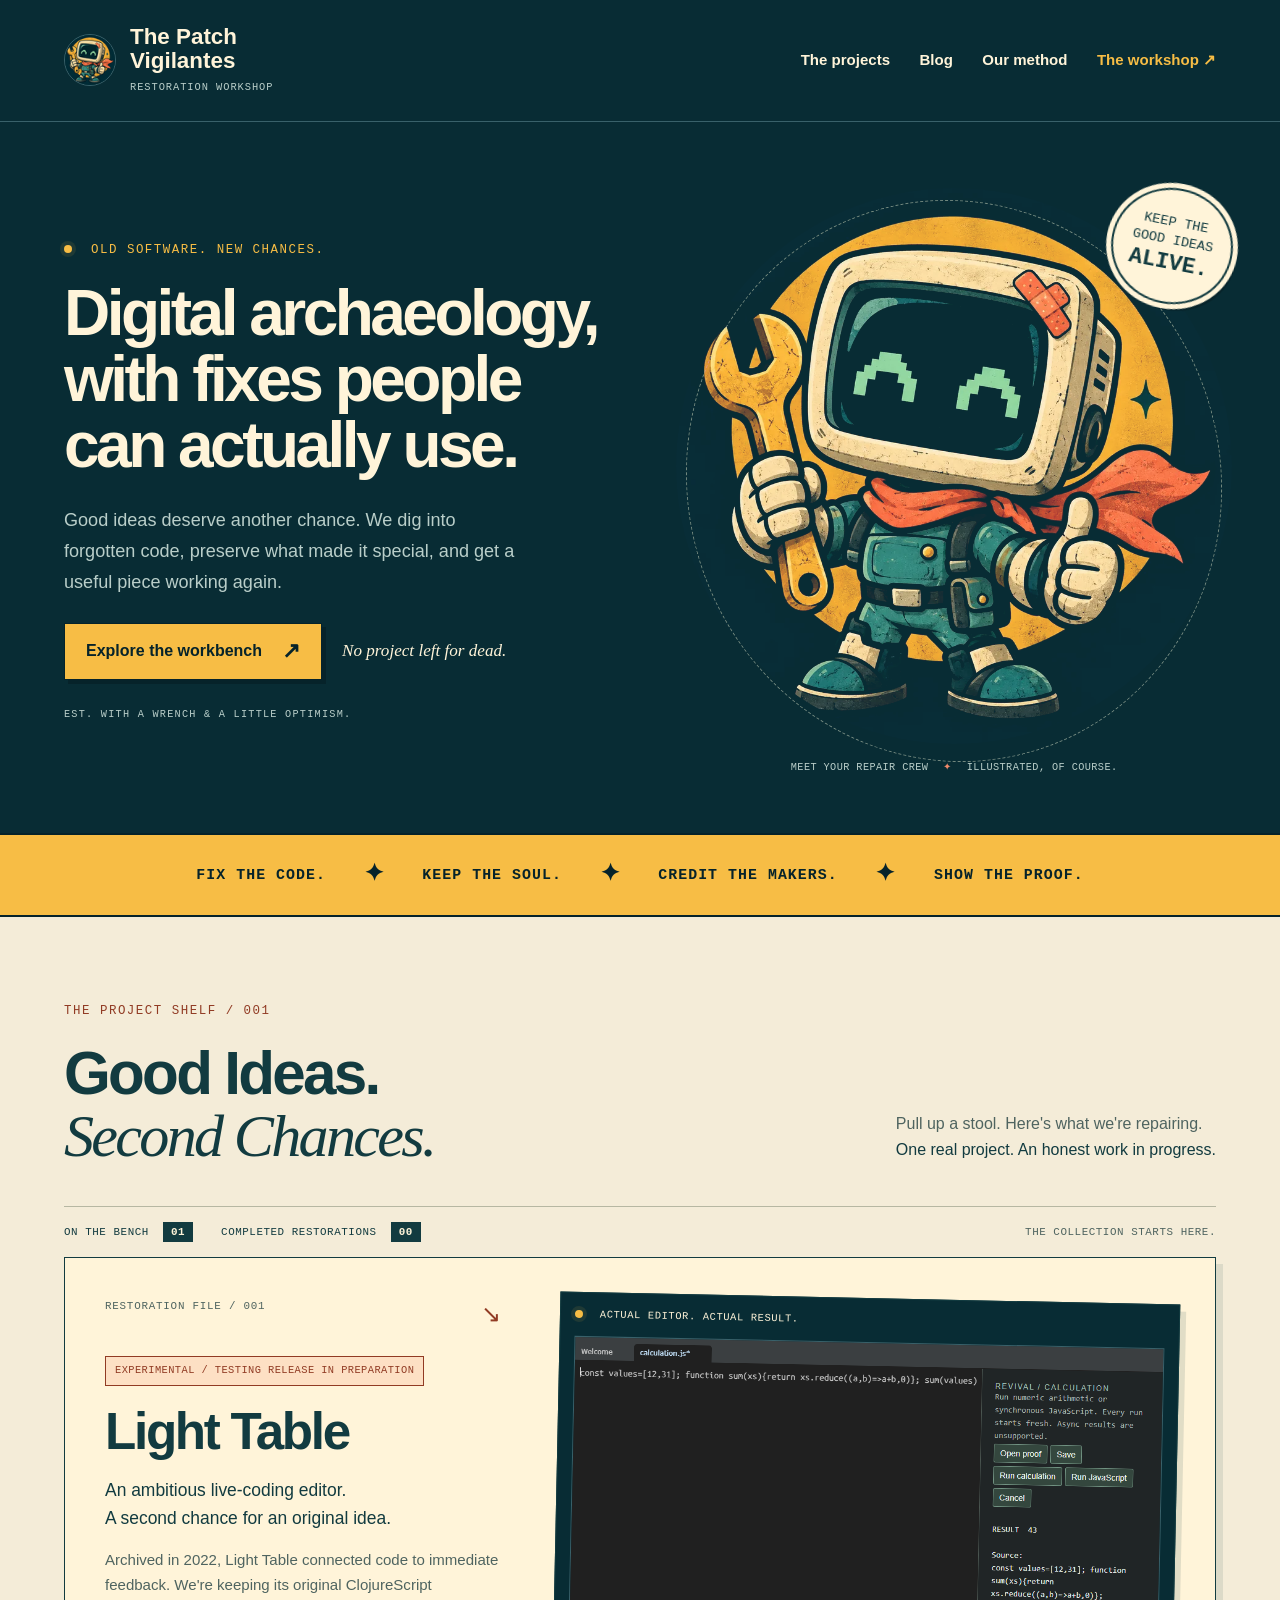
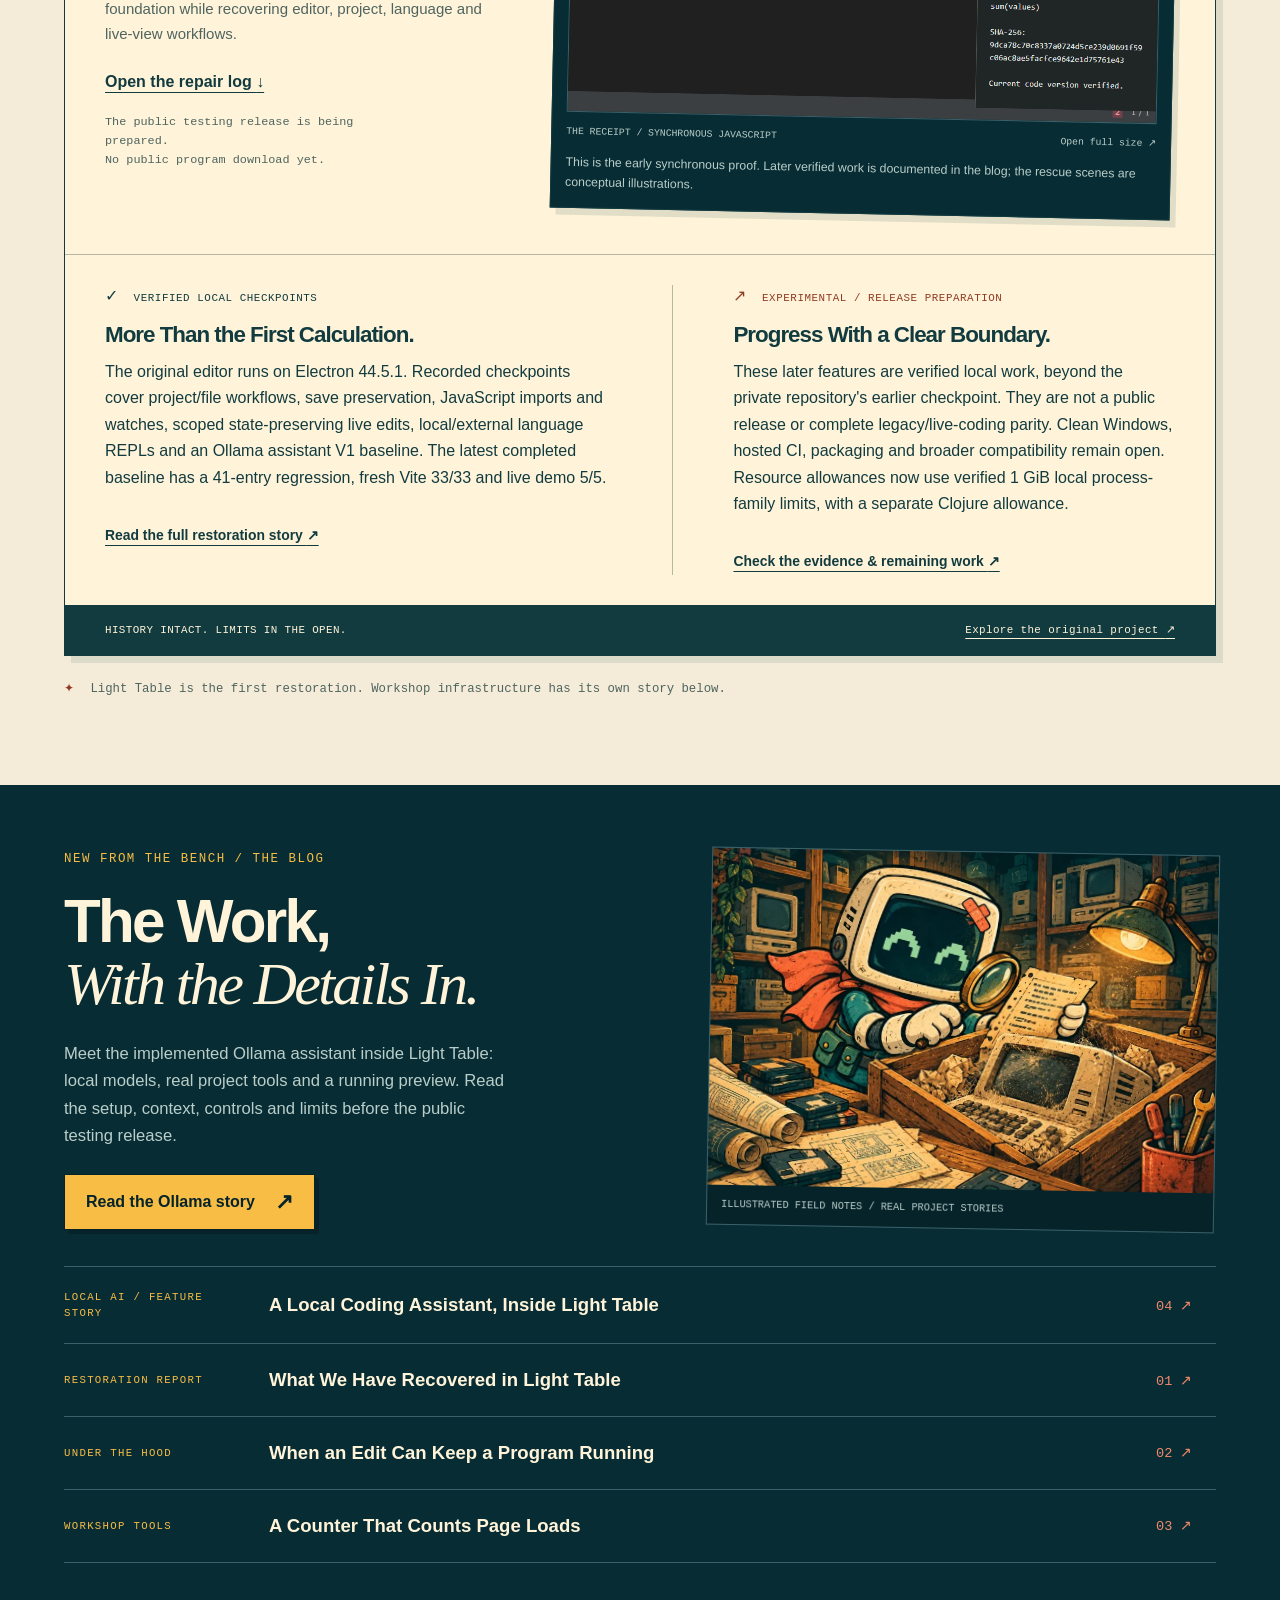
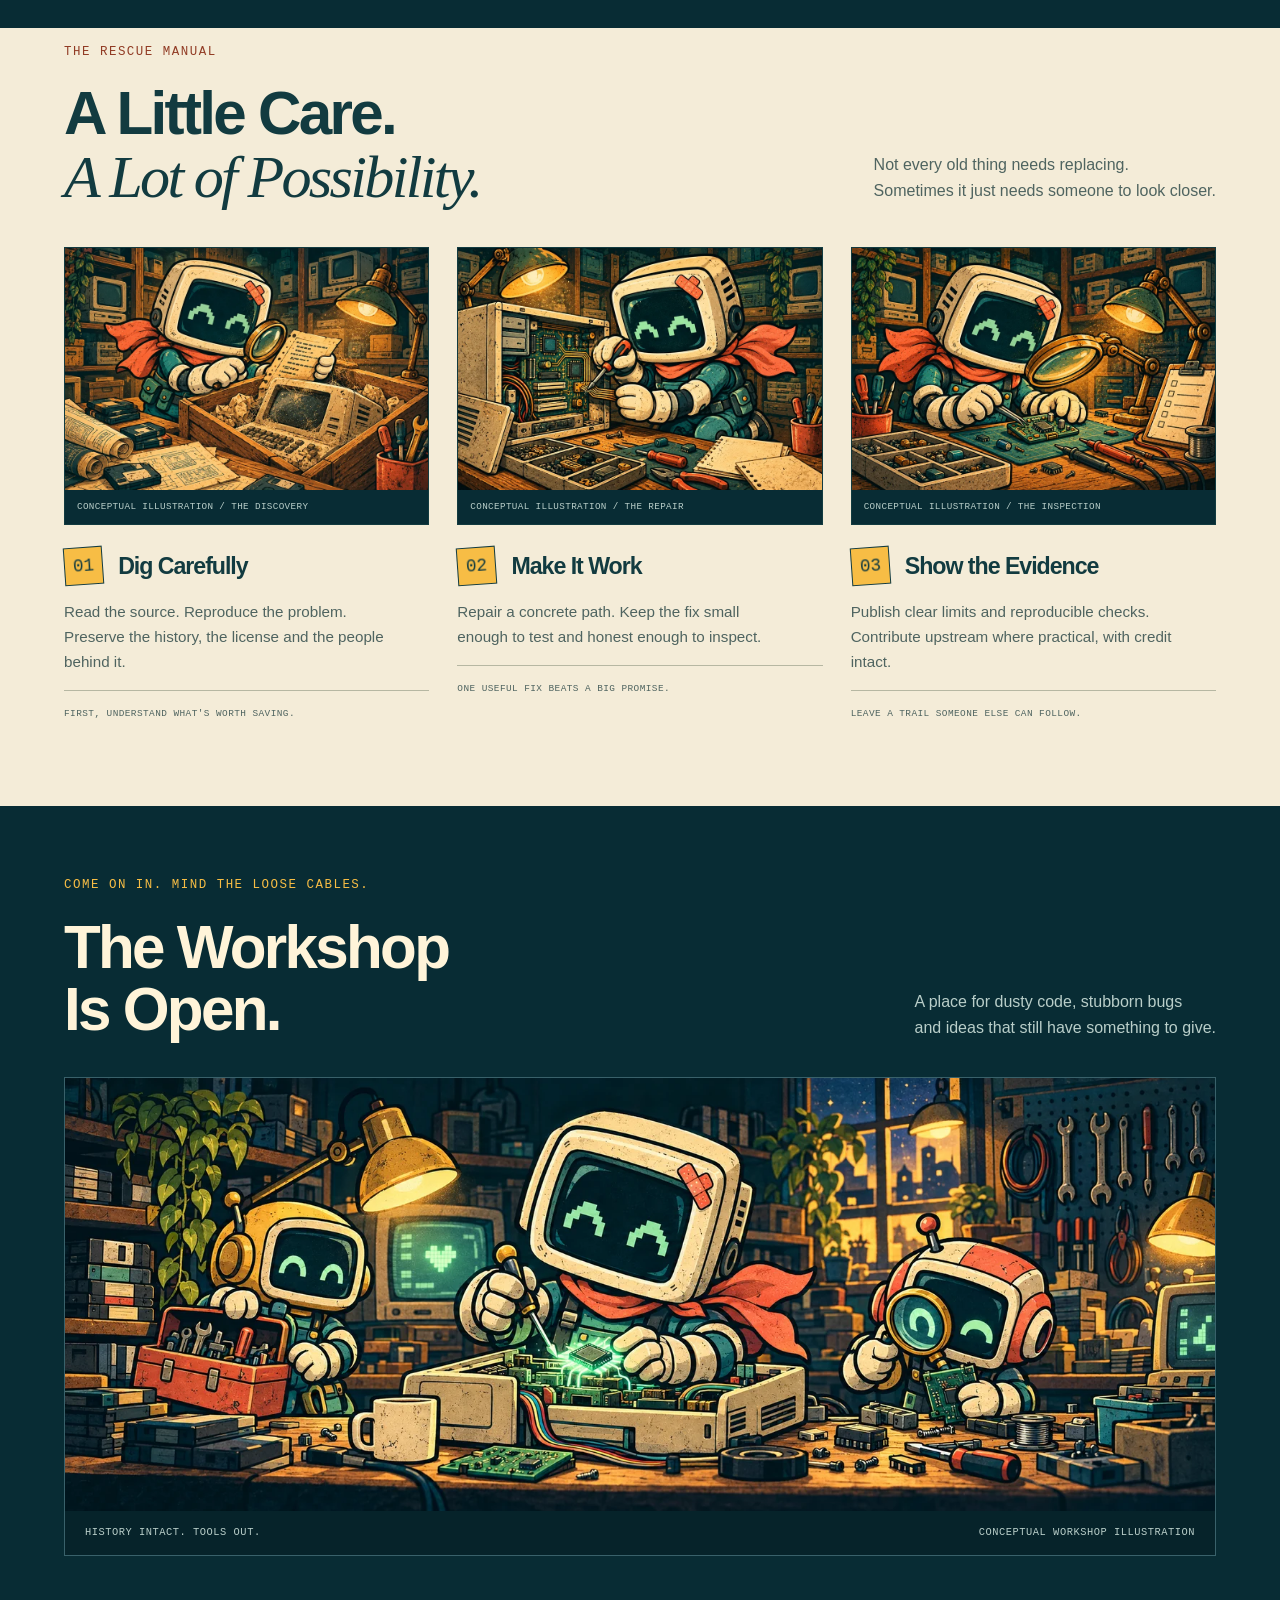
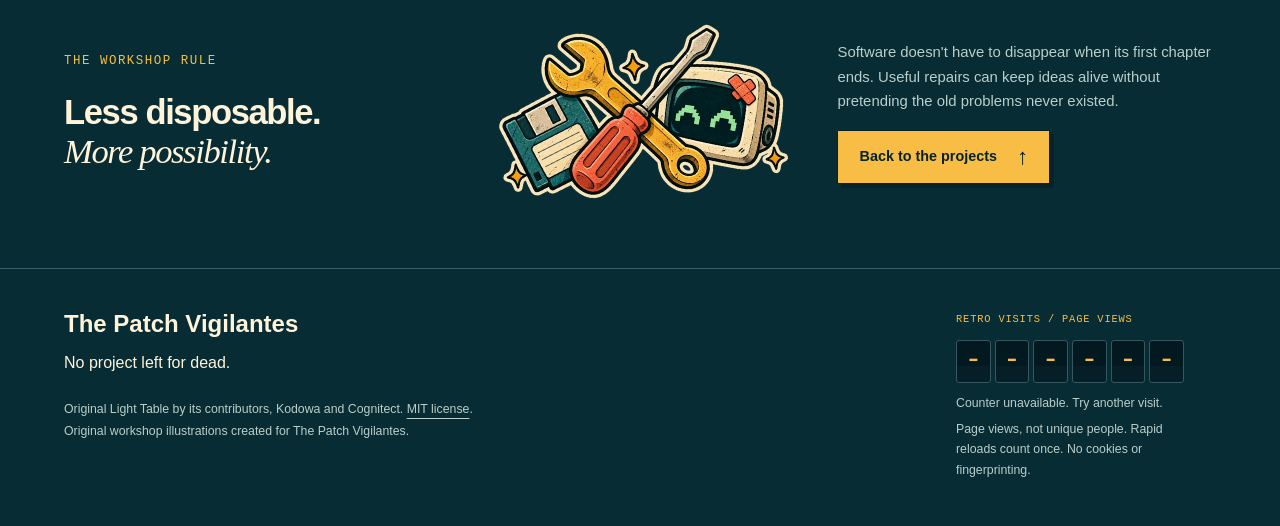
==== commit 37fffea0: "Deploy Ollama integration article and feature links" ====
--- a/index.html
+++ b/index.html
@@ -22,14 +22,14 @@
 <div class="section-head"><div><p class="eyebrow">THE PROJECT SHELF / 001</p><h2 id="workbench-title">Good Ideas.<br><em>Second Chances.</em></h2></div><p>Pull up a stool. Here's what we're repairing.<br><strong>One real project. An honest work in progress.</strong></p></div>
 <div class="shelf-label"><span>ON THE BENCH <b>01</b></span><span>COMPLETED RESTORATIONS <b>00</b></span><span class="shelf-end">THE COLLECTION STARTS HERE.</span></div>
 <article class="project" aria-labelledby="lighttable-title">
-<div class="project-overview"><div class="project-title"><p class="file-label">RESTORATION FILE / 001 <span aria-hidden="true">↘</span></p><span class="status">EXPERIMENTAL · WORK PAUSED</span><h3 id="lighttable-title">Light Table</h3><p class="project-deck">An ambitious live-coding editor.<br>A second chance for an original idea.</p><p>Archived in 2022, Light Table connected code to immediate feedback. We're keeping its original ClojureScript foundation while recovering editor, project, language and live-view workflows.</p><a class="text-link" href="#lighttable-evidence">Open the repair log <span aria-hidden="true">↓</span></a><p class="private-note">Revival code is private staging.<br>No public release or download yet.</p></div>
+<div class="project-overview"><div class="project-title"><p class="file-label">RESTORATION FILE / 001 <span aria-hidden="true">↘</span></p><span class="status">EXPERIMENTAL / TESTING RELEASE IN PREPARATION</span><h3 id="lighttable-title">Light Table</h3><p class="project-deck">An ambitious live-coding editor.<br>A second chance for an original idea.</p><p>Archived in 2022, Light Table connected code to immediate feedback. We're keeping its original ClojureScript foundation while recovering editor, project, language and live-view workflows.</p><a class="text-link" href="#lighttable-evidence">Open the repair log <span aria-hidden="true">↓</span></a><p class="private-note">The public testing release is being prepared.<br>No public program download yet.</p></div>
 <figure class="proof"><div class="proof-top"><span class="pilot" aria-hidden="true"></span> ACTUAL EDITOR. ACTUAL RESULT.</div><a href="assets/lighttable-proof.png" aria-label="Open the actual Light Table proof screenshot at full size"><img src="assets/lighttable-proof.png" width="1008" height="641" loading="lazy" alt="Actual Light Table editor: a JavaScript function sums an array to 43 beside its code, with the exact source hash."></a><figcaption><span>THE RECEIPT / SYNCHRONOUS JAVASCRIPT</span><span>Open full size ↗</span></figcaption><p class="proof-note">This is the early synchronous proof. Later verified work is documented in the blog; the rescue scenes are conceptual illustrations.</p></figure></div>
-<div id="lighttable-evidence" class="repair-log"><div><p class="log-label"><span aria-hidden="true">&#10003;</span> VERIFIED LOCAL CHECKPOINTS</p><h4>More Than the First Calculation.</h4><p>The original editor runs on Electron 44.5.1. Recorded checkpoints cover project/file workflows, save preservation, JavaScript imports and watches, scoped state-preserving live edits, local/external language REPLs and an Ollama assistant V1 baseline. The latest completed baseline has a 41-entry regression, fresh Vite 33/33 and live demo 5/5.</p><a class="text-link" href="blog/light-table-restoration.html">Read the full restoration story <span aria-hidden="true">&#8599;</span></a></div><div><p class="log-label pending"><span aria-hidden="true">&#8599;</span> PRIVATE STAGING · WORK PAUSED</p><h4>Progress With a Clear Boundary.</h4><p>These later features are verified local work, beyond the private repository's earlier checkpoint. They are not a public release or complete legacy/live-coding parity. Clean Windows, hosted CI, packaging and broader compatibility remain open. Resource allowances now use verified 1 GiB local process-family limits, with a separate Clojure allowance.</p><a class="text-link" href="blog/evidence.html">Check the evidence &amp; remaining work <span aria-hidden="true">&#8599;</span></a></div></div>
+<div id="lighttable-evidence" class="repair-log"><div><p class="log-label"><span aria-hidden="true">&#10003;</span> VERIFIED LOCAL CHECKPOINTS</p><h4>More Than the First Calculation.</h4><p>The original editor runs on Electron 44.5.1. Recorded checkpoints cover project/file workflows, save preservation, JavaScript imports and watches, scoped state-preserving live edits, local/external language REPLs and an Ollama assistant V1 baseline. The latest completed baseline has a 41-entry regression, fresh Vite 33/33 and live demo 5/5.</p><a class="text-link" href="blog/light-table-restoration.html">Read the full restoration story <span aria-hidden="true">&#8599;</span></a></div><div><p class="log-label pending"><span aria-hidden="true">&#8599;</span> EXPERIMENTAL / RELEASE PREPARATION</p><h4>Progress With a Clear Boundary.</h4><p>These later features are verified local work, beyond the private repository's earlier checkpoint. They are not a public release or complete legacy/live-coding parity. Clean Windows, hosted CI, packaging and broader compatibility remain open. Resource allowances now use verified 1 GiB local process-family limits, with a separate Clojure allowance.</p><a class="text-link" href="blog/evidence.html">Check the evidence &amp; remaining work <span aria-hidden="true">&#8599;</span></a></div></div>
 <div class="project-bottom"><span>HISTORY INTACT. LIMITS IN THE OPEN.</span><a href="https://github.com/LightTable/LightTable">Explore the original project <span aria-hidden="true">↗</span></a></div>
 </article>
 <p class="shelf-note"><span aria-hidden="true">✦</span> Light Table is the first restoration. Workshop infrastructure has its own story below.</p>
 </section>
-<section class="home-journal" aria-labelledby="home-blog-title"><div class="home-journal-intro"><div><p class="eyebrow">NEW FROM THE BENCH / THE BLOG</p><h2 id="home-blog-title">The Work,<br><em>With the Details In.</em></h2><p>Read what changed in Light Table, how live edits preserve state, and why the workshop counter counts page loads.</p><a class="button" href="blog/">Open the field notes <span aria-hidden="true">&#8599;</span></a></div><figure><img src="assets/discovery.webp" width="900" height="600" loading="lazy" alt="Conceptual illustration of our CRT mechanic investigating a forgotten computer."><figcaption>ILLUSTRATED FIELD NOTES / REAL PROJECT STORIES</figcaption></figure></div><nav class="home-story-links" aria-label="Latest blog stories"><a href="blog/light-table-restoration.html"><span class="eyebrow">RESTORATION REPORT</span><strong>What We Have Recovered in Light Table</strong><span class="teaser-number" aria-hidden="true">01 &#8599;</span></a><a href="blog/live-editing-without-losing-state.html"><span class="eyebrow">UNDER THE HOOD</span><strong>When an Edit Can Keep a Program Running</strong><span class="teaser-number" aria-hidden="true">02 &#8599;</span></a><a href="blog/page-views-without-a-fake-count.html"><span class="eyebrow">WORKSHOP TOOLS</span><strong>A Counter That Counts Page Loads</strong><span class="teaser-number" aria-hidden="true">03 &#8599;</span></a></nav></section>
+<section class="home-journal" aria-labelledby="home-blog-title"><div class="home-journal-intro"><div><p class="eyebrow">NEW FROM THE BENCH / THE BLOG</p><h2 id="home-blog-title">The Work,<br><em>With the Details In.</em></h2><p>Meet the implemented Ollama assistant inside Light Table: local models, real project tools and a running preview. Read the setup, context, controls and limits before the public testing release.</p><a class="button" href="blog/ollama-inside-light-table.html">Read the Ollama story <span aria-hidden="true">&#8599;</span></a></div><figure><img src="assets/discovery.webp" width="900" height="600" loading="lazy" alt="Conceptual illustration of our CRT mechanic investigating a forgotten computer."><figcaption>ILLUSTRATED FIELD NOTES / REAL PROJECT STORIES</figcaption></figure></div><nav class="home-story-links" aria-label="Latest blog stories"><a href="blog/ollama-inside-light-table.html"><span class="eyebrow">LOCAL AI / FEATURE STORY</span><strong>A Local Coding Assistant, Inside Light Table</strong><span class="teaser-number" aria-hidden="true">04 &#8599;</span></a><a href="blog/light-table-restoration.html"><span class="eyebrow">RESTORATION REPORT</span><strong>What We Have Recovered in Light Table</strong><span class="teaser-number" aria-hidden="true">01 &#8599;</span></a><a href="blog/live-editing-without-losing-state.html"><span class="eyebrow">UNDER THE HOOD</span><strong>When an Edit Can Keep a Program Running</strong><span class="teaser-number" aria-hidden="true">02 &#8599;</span></a><a href="blog/page-views-without-a-fake-count.html"><span class="eyebrow">WORKSHOP TOOLS</span><strong>A Counter That Counts Page Loads</strong><span class="teaser-number" aria-hidden="true">03 &#8599;</span></a></nav></section>
 <section id="method" class="method" aria-labelledby="method-title">
 <div class="section-head"><div><p class="eyebrow">THE RESCUE MANUAL</p><h2 id="method-title">A Little Care.<br><em>A Lot of Possibility.</em></h2></div><p>Not every old thing needs replacing.<br>Sometimes it just needs someone to look closer.</p></div>
 <ol class="process"><li><figure><img src="assets/discovery.webp" width="900" height="600" loading="lazy" alt="Conceptual illustration: our CRT mechanic brushes dust from a forgotten computer and studies its source notes."><figcaption>CONCEPTUAL ILLUSTRATION / THE DISCOVERY</figcaption></figure><div class="step-heading"><span>01</span><h3>Dig Carefully</h3></div><p>Read the source. Reproduce the problem. Preserve the history, the license and the people behind it.</p><span class="step-note">FIRST, UNDERSTAND WHAT'S WORTH SAVING.</span></li><li><figure><img src="assets/repair.webp" width="900" height="600" loading="lazy" alt="Conceptual illustration: the CRT mechanic makes one precise connection inside an open computer."><figcaption>CONCEPTUAL ILLUSTRATION / THE REPAIR</figcaption></figure><div class="step-heading"><span>02</span><h3>Make It Work</h3></div><p>Repair a concrete path. Keep the fix small enough to test and honest enough to inspect.</p><span class="step-note">ONE USEFUL FIX BEATS A BIG PROMISE.</span></li><li><figure><img src="assets/evidence.webp" width="900" height="600" loading="lazy" alt="Conceptual illustration: our CRT mechanic inspects a small circuit board using a magnifier and test probes."><figcaption>CONCEPTUAL ILLUSTRATION / THE INSPECTION</figcaption></figure><div class="step-heading"><span>03</span><h3>Show the Evidence</h3></div><p>Publish clear limits and reproducible checks. Contribute upstream where practical, with credit intact.</p><span class="step-note">LEAVE A TRAIL SOMEONE ELSE CAN FOLLOW.</span></li></ol>
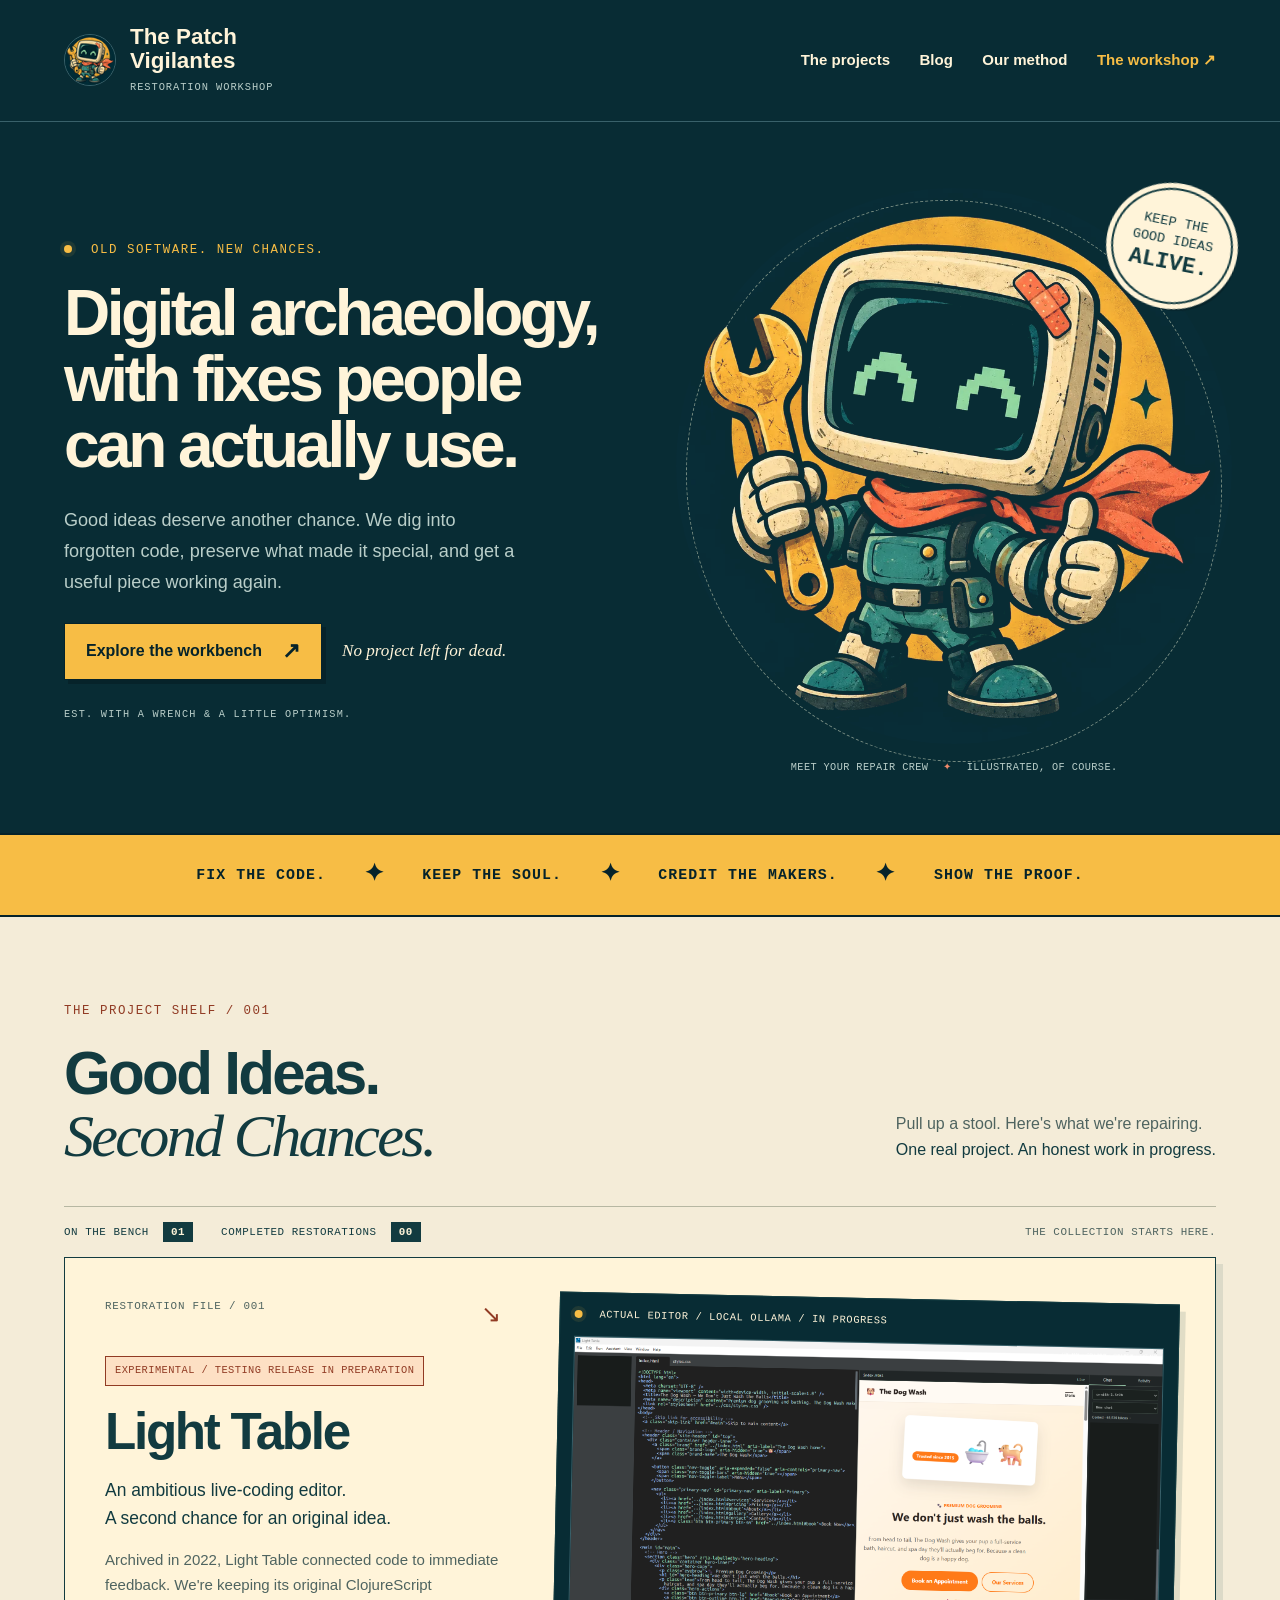
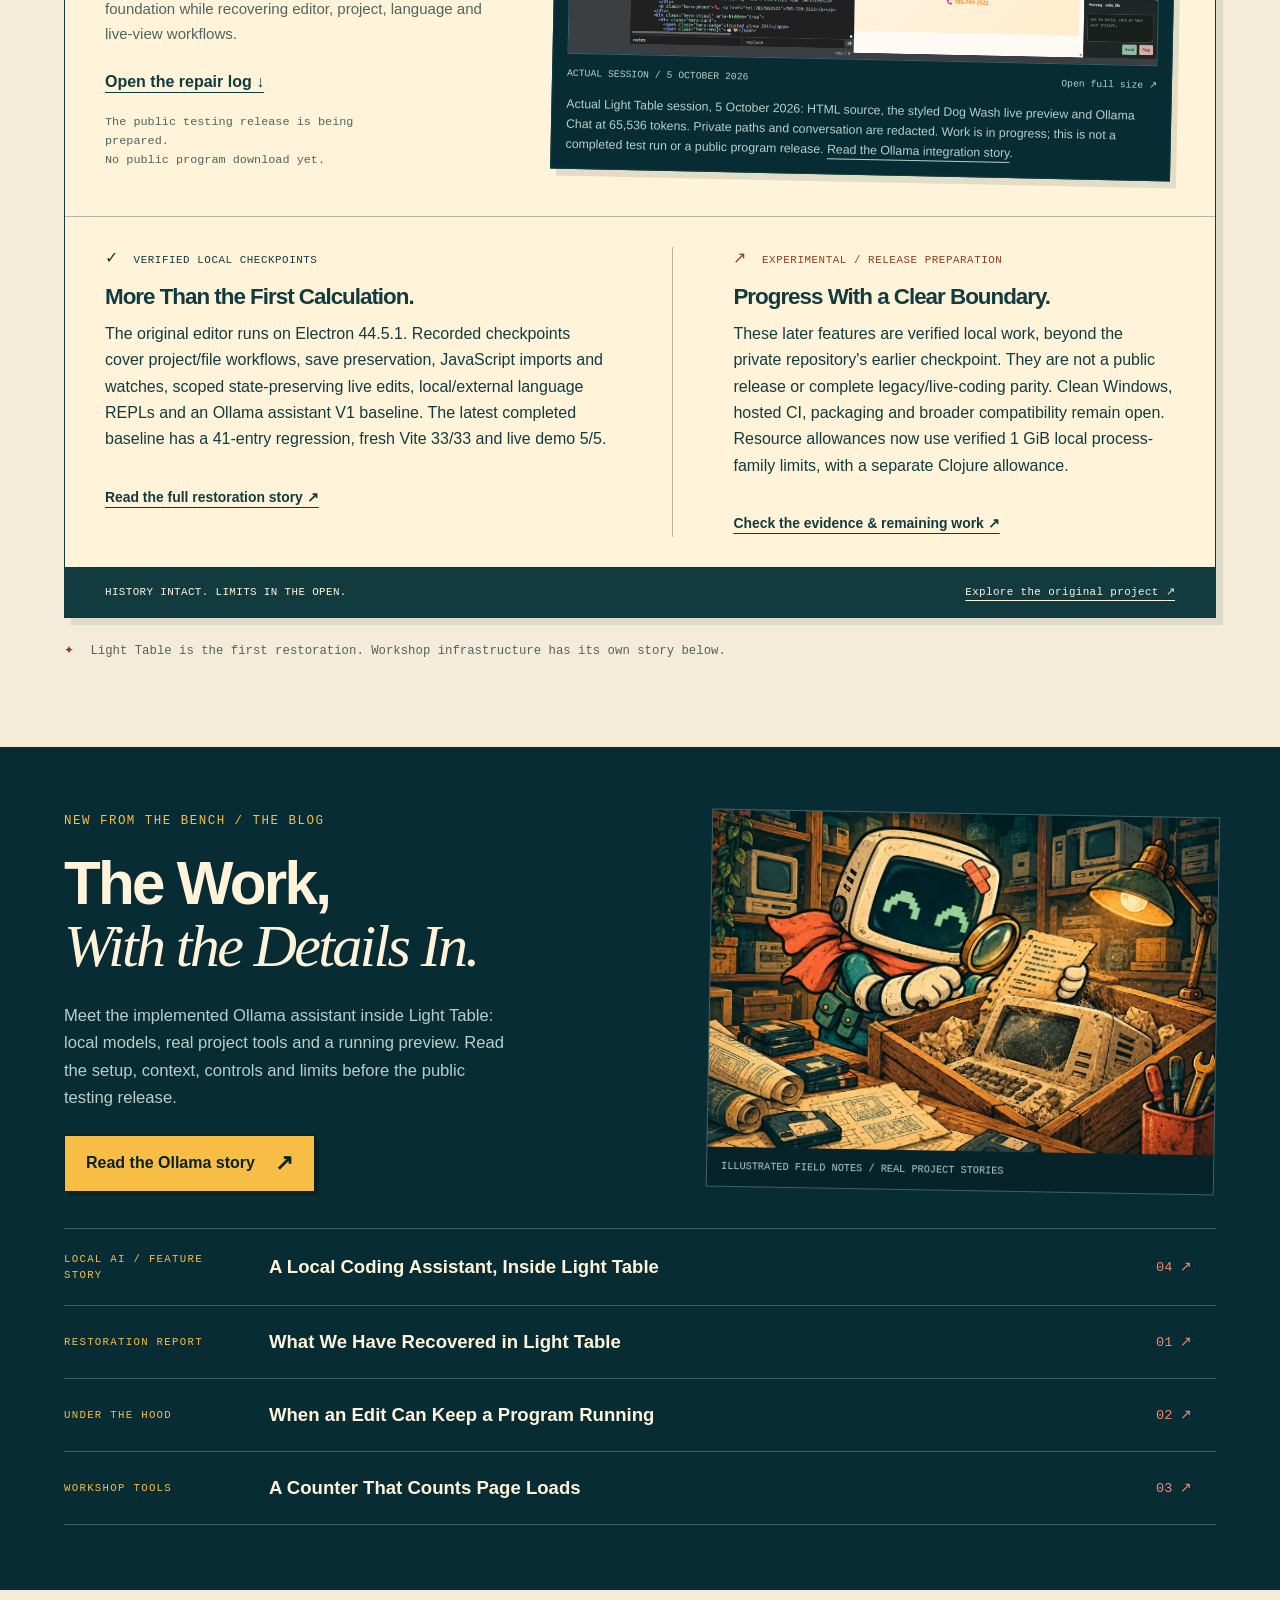
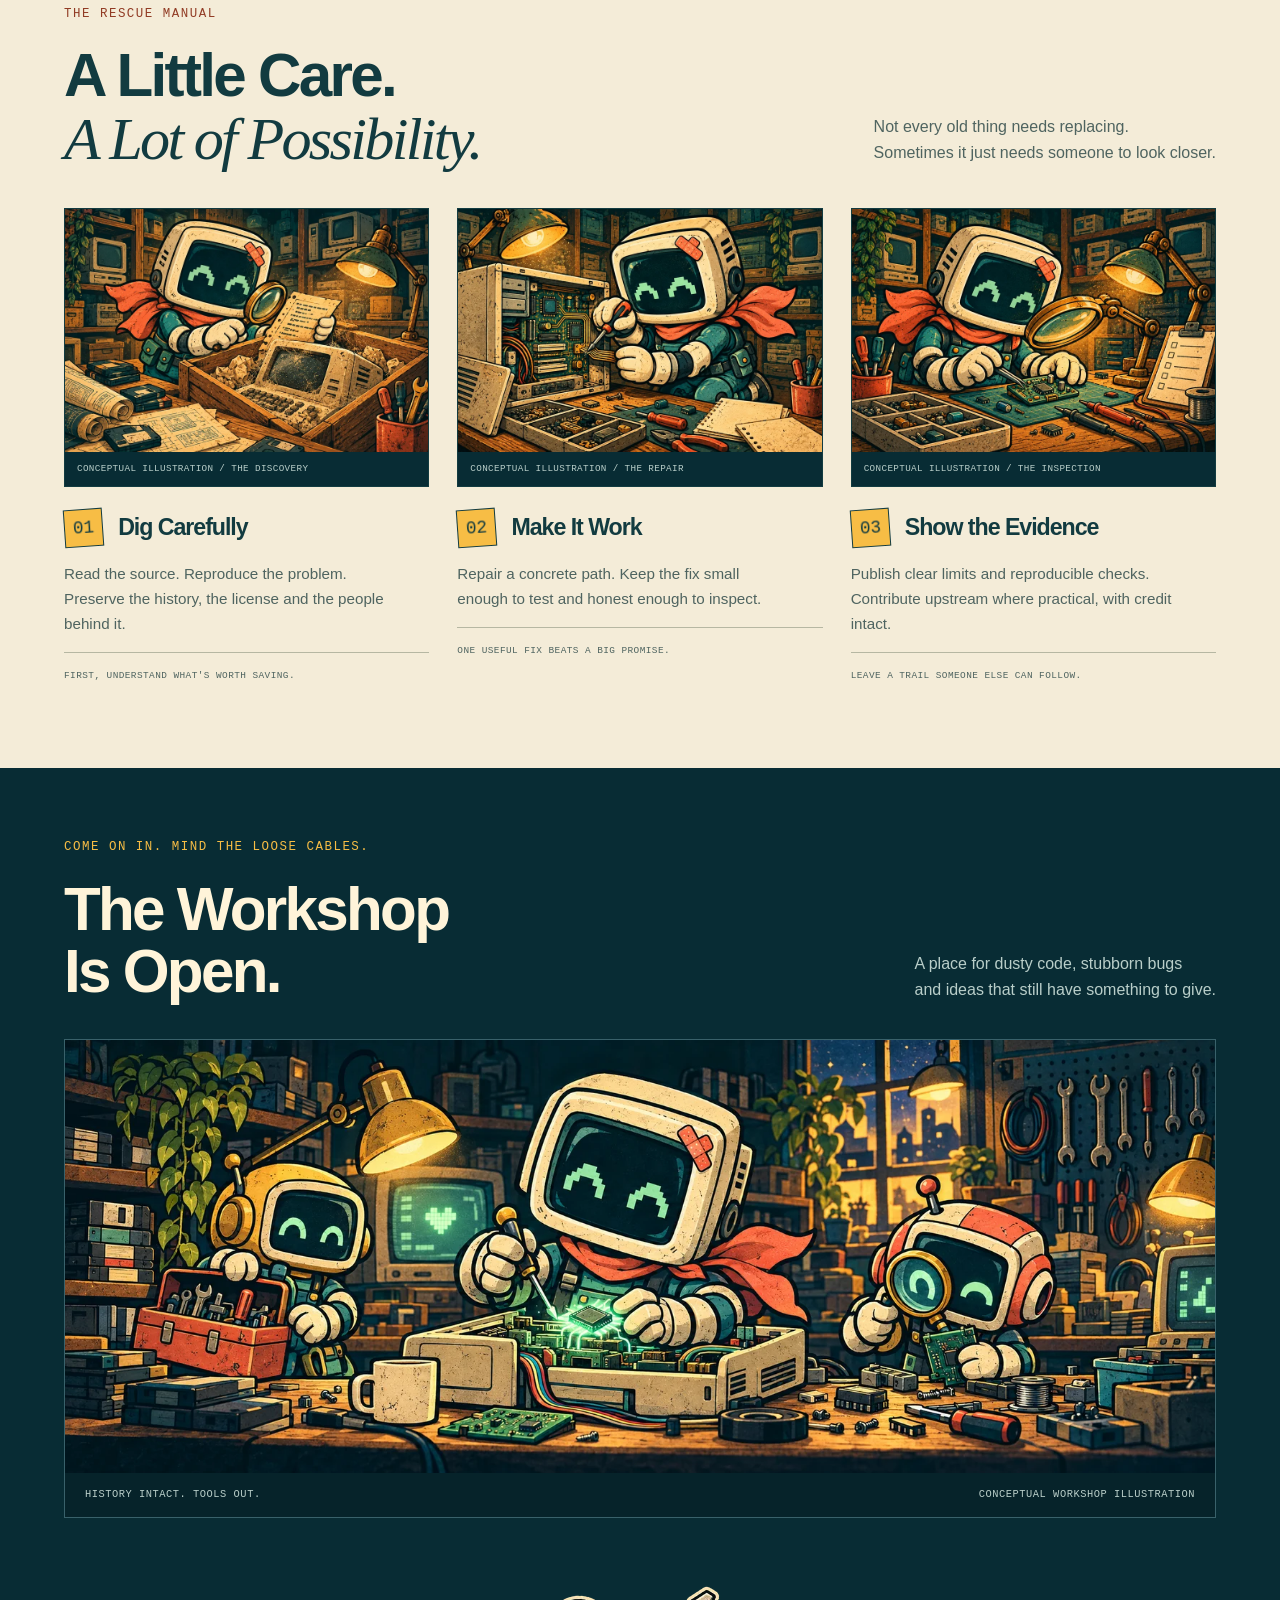
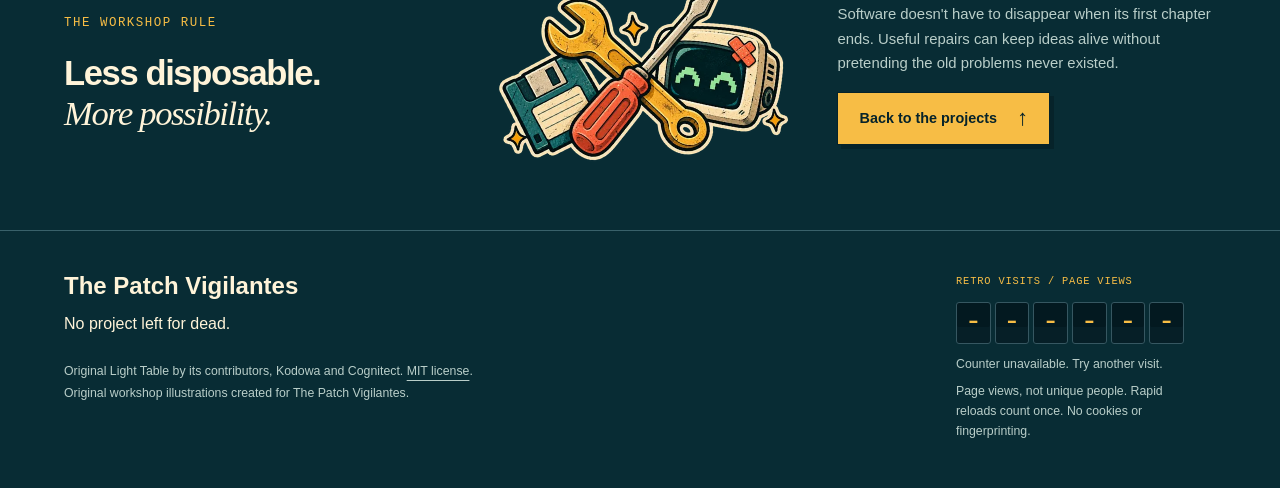
==== commit 28114ded: "Publish privacy-redacted actual Light Table Ollama session" ====
--- a/index.html
+++ b/index.html
@@ -23,7 +23,7 @@
 <div class="shelf-label"><span>ON THE BENCH <b>01</b></span><span>COMPLETED RESTORATIONS <b>00</b></span><span class="shelf-end">THE COLLECTION STARTS HERE.</span></div>
 <article class="project" aria-labelledby="lighttable-title">
 <div class="project-overview"><div class="project-title"><p class="file-label">RESTORATION FILE / 001 <span aria-hidden="true">↘</span></p><span class="status">EXPERIMENTAL / TESTING RELEASE IN PREPARATION</span><h3 id="lighttable-title">Light Table</h3><p class="project-deck">An ambitious live-coding editor.<br>A second chance for an original idea.</p><p>Archived in 2022, Light Table connected code to immediate feedback. We're keeping its original ClojureScript foundation while recovering editor, project, language and live-view workflows.</p><a class="text-link" href="#lighttable-evidence">Open the repair log <span aria-hidden="true">↓</span></a><p class="private-note">The public testing release is being prepared.<br>No public program download yet.</p></div>
-<figure class="proof"><div class="proof-top"><span class="pilot" aria-hidden="true"></span> ACTUAL EDITOR. ACTUAL RESULT.</div><a href="assets/lighttable-proof.png" aria-label="Open the actual Light Table proof screenshot at full size"><img src="assets/lighttable-proof.png" width="1008" height="641" loading="lazy" alt="Actual Light Table editor: a JavaScript function sums an array to 43 beside its code, with the exact source hash."></a><figcaption><span>THE RECEIPT / SYNCHRONOUS JAVASCRIPT</span><span>Open full size ↗</span></figcaption><p class="proof-note">This is the early synchronous proof. Later verified work is documented in the blog; the rescue scenes are conceptual illustrations.</p></figure></div>
+<figure class="proof"><div class="proof-top"><span class="pilot" aria-hidden="true"></span> ACTUAL EDITOR / LOCAL OLLAMA / IN PROGRESS</div><a href="assets/lighttable-ollama-session-redacted-20261005.png" aria-label="Open the actual Light Table and Ollama session screenshot at full size"><img src="assets/lighttable-ollama-session-redacted-20261005.png" width="1920" height="1032" loading="lazy" decoding="async" alt="Actual Light Table editor with HTML source, a styled Dog Wash website live preview and the local Ornith 1.5 9B Ollama chat dock. The assistant is working; private paths and conversation are covered with solid boxes."></a><figcaption><span>ACTUAL SESSION / 5 OCTOBER 2026</span><span>Open full size &#8599;</span></figcaption><p class="proof-note">Actual Light Table session, 5 October 2026: HTML source, the styled Dog Wash live preview and Ollama Chat at 65,536 tokens. Private paths and conversation are redacted. Work is in progress; this is not a completed test run or a public program release. <a href="blog/ollama-inside-light-table.html">Read the Ollama integration story</a>.</p></figure></div>
 <div id="lighttable-evidence" class="repair-log"><div><p class="log-label"><span aria-hidden="true">&#10003;</span> VERIFIED LOCAL CHECKPOINTS</p><h4>More Than the First Calculation.</h4><p>The original editor runs on Electron 44.5.1. Recorded checkpoints cover project/file workflows, save preservation, JavaScript imports and watches, scoped state-preserving live edits, local/external language REPLs and an Ollama assistant V1 baseline. The latest completed baseline has a 41-entry regression, fresh Vite 33/33 and live demo 5/5.</p><a class="text-link" href="blog/light-table-restoration.html">Read the full restoration story <span aria-hidden="true">&#8599;</span></a></div><div><p class="log-label pending"><span aria-hidden="true">&#8599;</span> EXPERIMENTAL / RELEASE PREPARATION</p><h4>Progress With a Clear Boundary.</h4><p>These later features are verified local work, beyond the private repository's earlier checkpoint. They are not a public release or complete legacy/live-coding parity. Clean Windows, hosted CI, packaging and broader compatibility remain open. Resource allowances now use verified 1 GiB local process-family limits, with a separate Clojure allowance.</p><a class="text-link" href="blog/evidence.html">Check the evidence &amp; remaining work <span aria-hidden="true">&#8599;</span></a></div></div>
 <div class="project-bottom"><span>HISTORY INTACT. LIMITS IN THE OPEN.</span><a href="https://github.com/LightTable/LightTable">Explore the original project <span aria-hidden="true">↗</span></a></div>
 </article>
--- a/blog/journal.css
+++ b/blog/journal.css
@@ -5,3 +5,6 @@
 @media(max-width:800px){.article-grid{display:block}.article-toc{position:static;margin:0 0 35px;padding:15px 0;display:flex;flex-wrap:wrap;gap:0 20px}.article-toc .eyebrow{width:100%;margin-bottom:8px}.article-toc a{max-width:100%;font-size:.82rem;border:0;text-decoration:underline;padding:7px 0}.article-intro{grid-template-columns:1fr;gap:35px}.article-cover{max-width:700px;transform:none}.article-masthead{padding-bottom:40px}.article-intro h1{font-size:clamp(2.5rem,5.5vw,3.8rem);max-width:24ch}.article-intro .article-deck{font-size:1.1rem;max-width:55ch}.featured-story{grid-template-columns:1fr;gap:25px}.featured-story h2{max-width:25ch;font-size:2.4rem}.featured-story>figure{max-height:none}.journal-seal{margin-right:12px;padding:30px 20px;font-size:.8rem}.journal-seal b{font-size:1.1rem}.story-grid{gap:25px}.story-grid h2{font-size:1.9rem}.index-masthead .article-deck{font-size:1.05rem}.related-stories a{grid-template-columns:1fr 25px;gap:10px}.related-stories a>span{grid-column:1 / -1}.home-story-links a{grid-template-columns:1fr 50px;gap:8px 15px}.home-story-links .eyebrow{grid-column:1 / -1}.home-journal-intro{grid-template-columns:1.05fr .95fr;gap:5%}.home-journal-intro h2{font-size:2.4rem}}
 @media(max-width:560px){.top nav{flex-direction:row;flex-wrap:wrap;justify-content:flex-end;gap:2px 14px;max-width:140px;font-size:.72rem}.top nav>a{min-height:32px;padding:5px 0}.top nav>a:first-child{flex-basis:auto}.top .brand-note{font-size:.49rem}.journal-masthead{padding:30px 6% 38px}.index-masthead{padding-top:42px;display:block}.index-masthead h1{font-size:3.25rem}.index-masthead .article-deck{margin:22px 0 0;font-size:1.05rem}.journal-seal{display:none}.journal-index-paper,.article-paper{padding:32px 6% 45px}.index-label{flex-direction:column;gap:5px;font-size:.63rem;margin-bottom:24px}.story-copy h2,.featured-story h2{font-size:2.2rem}.story-copy>.eyebrow{font-size:.65rem}.story-copy>p:not(.eyebrow){font-size:1rem;margin:17px 0}.story figcaption{font-size:.55rem;padding:10px}.article-meta{font-size:.65rem;gap:7px 15px}.story .article-meta{font-size:.62rem}.story-read{margin-top:20px;padding-top:13px}.more-stories{margin-top:35px;padding-top:23px}.small-section-title{font-size:1.35rem;line-height:1.25;margin-bottom:23px}.story-grid{grid-template-columns:1fr;gap:35px}.story-grid .story-copy{padding-top:21px}.story-grid h2{font-size:2rem}.index-evidence{margin-top:35px;padding:23px}.index-evidence .eyebrow{font-size:.61rem}.index-evidence h2{font-size:1.55rem}.index-evidence p:last-child{font-size:.95rem}.index-evidence .button{font-size:.77rem;padding:12px 14px;gap:12px}.breadcrumb{font-size:.62rem;gap:7px;margin-bottom:26px}.article-intro h1{font-size:2.5rem;max-width:20ch}.article-intro .article-deck{font-size:1.02rem}.article-intro .eyebrow{font-size:.63rem}.article-cover figcaption{font-size:.54rem}.article-body{font-size:1.02rem;line-height:1.8}.article-body h2{font-size:1.7rem;line-height:1.2;margin-bottom:18px}.article-body section{margin-bottom:31px}.article-body p{margin-bottom:20px}.article-toc{margin-bottom:28px;gap:0 15px}.article-toc a{font-size:.78rem}.article-toc .eyebrow{font-size:.62rem}.article-sources{font-size:.94rem;padding-top:23px}.article-sources li{padding:7px 0}.table-scroll table{font-size:.85rem;min-width:410px}.table-scroll th,.table-scroll td{padding:12px}.table-scroll caption{font-size:.68rem;padding:12px}.related-stories{margin-top:35px}.related-stories strong{font-size:1.05rem}.related-stories a>span{font-size:.61rem}.related-stories>.eyebrow{font-size:.65rem}.evidence-masthead{padding-top:42px}.evidence-masthead h1{font-size:3rem}.home-journal{padding:45px 6%}.home-journal-intro{grid-template-columns:1fr;gap:30px}.home-journal-intro h2{font-size:2.6rem}.home-journal-intro>div>p:not(.eyebrow){font-size:1rem;margin:23px 0}.home-journal-intro figure{transform:none}.home-journal-intro figcaption{font-size:.55rem}.home-story-links{margin-top:26px}.home-story-links a{padding:19px 0}.home-story-links strong{font-size:1.07rem}.home-story-links .eyebrow{font-size:.6rem}.teaser-number{font-size:.75rem}.journal-footer nav{font-size:.85rem}}
 @media(prefers-reduced-motion:reduce){.story:hover img{transform:none}}
+
+/* Actual program capture: preserve the entire approved screenshot. */
+.article-intro--program{grid-template-columns:1fr}.article-cover--program img{aspect-ratio:auto;object-fit:contain;height:auto}.article-cover--program>a{display:block}.article-cover--program figcaption{line-height:1.6;text-transform:none;letter-spacing:0;font-family:var(--sans)}
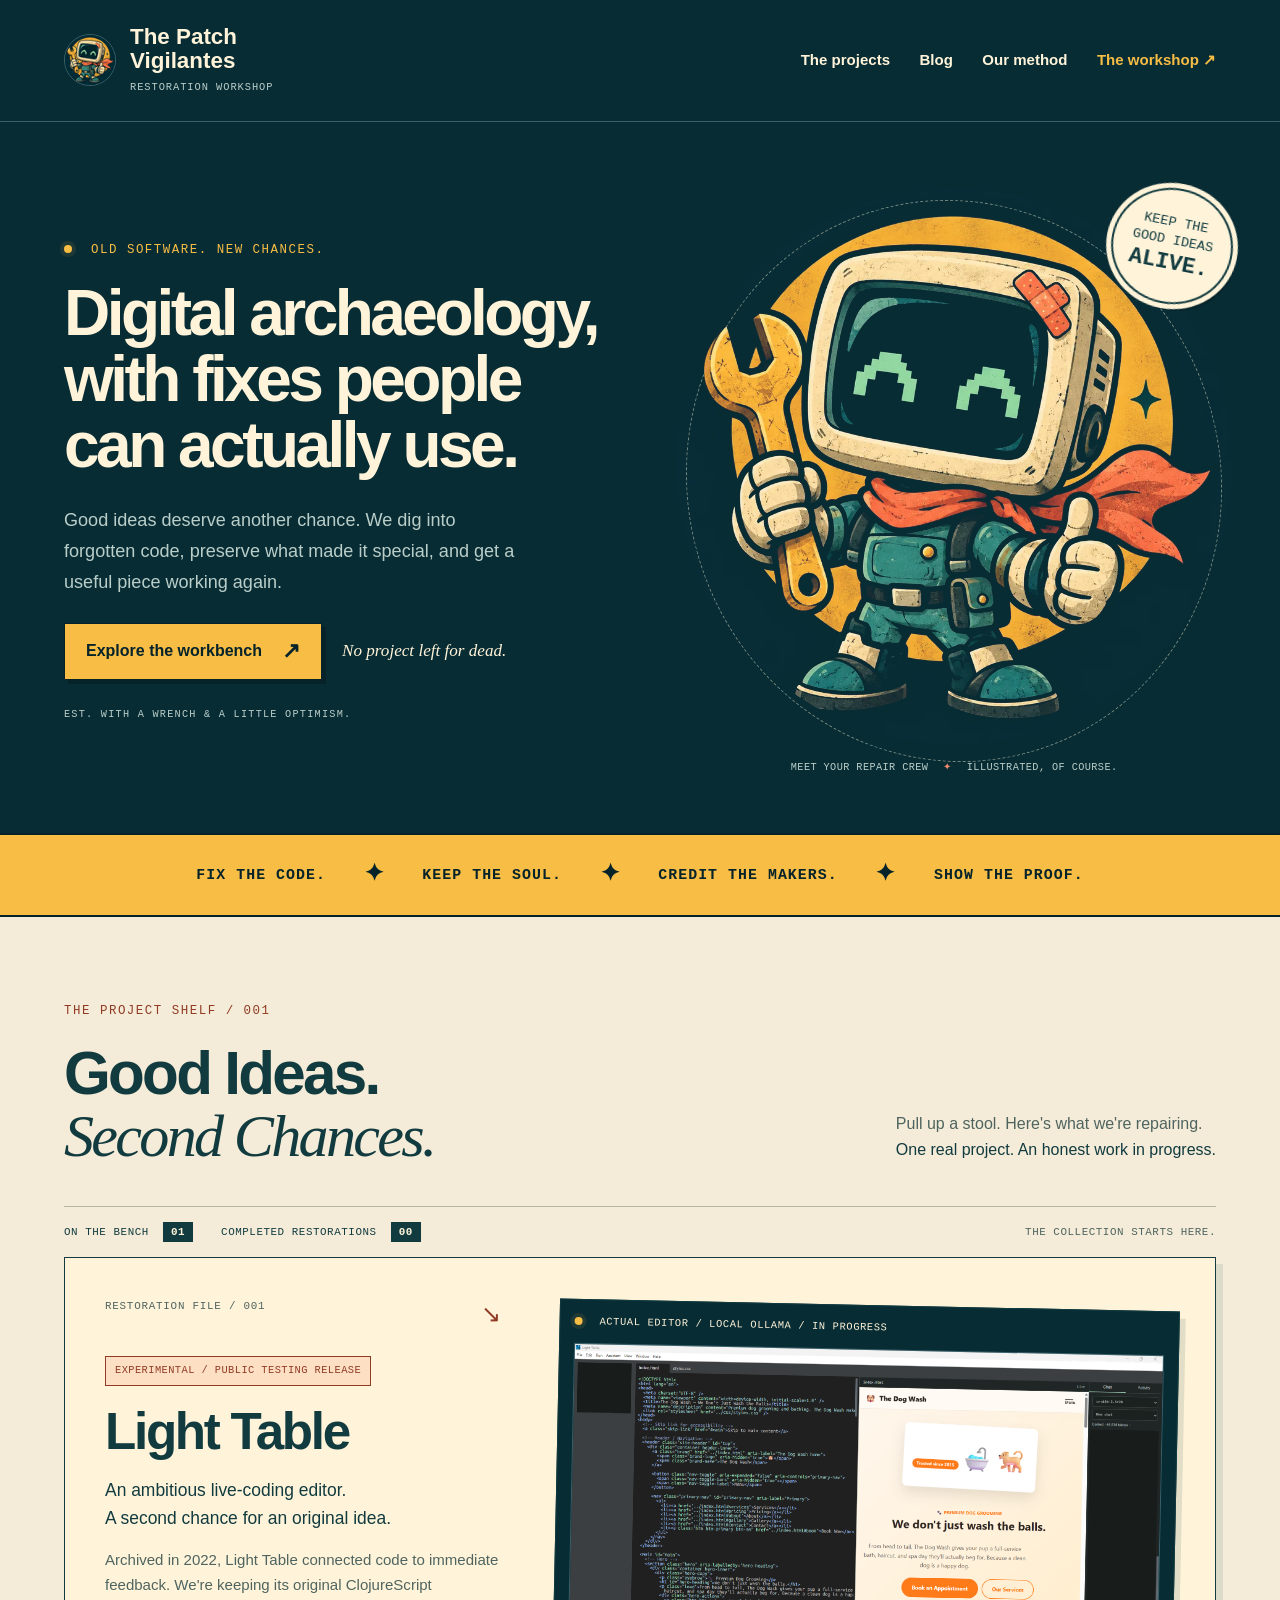
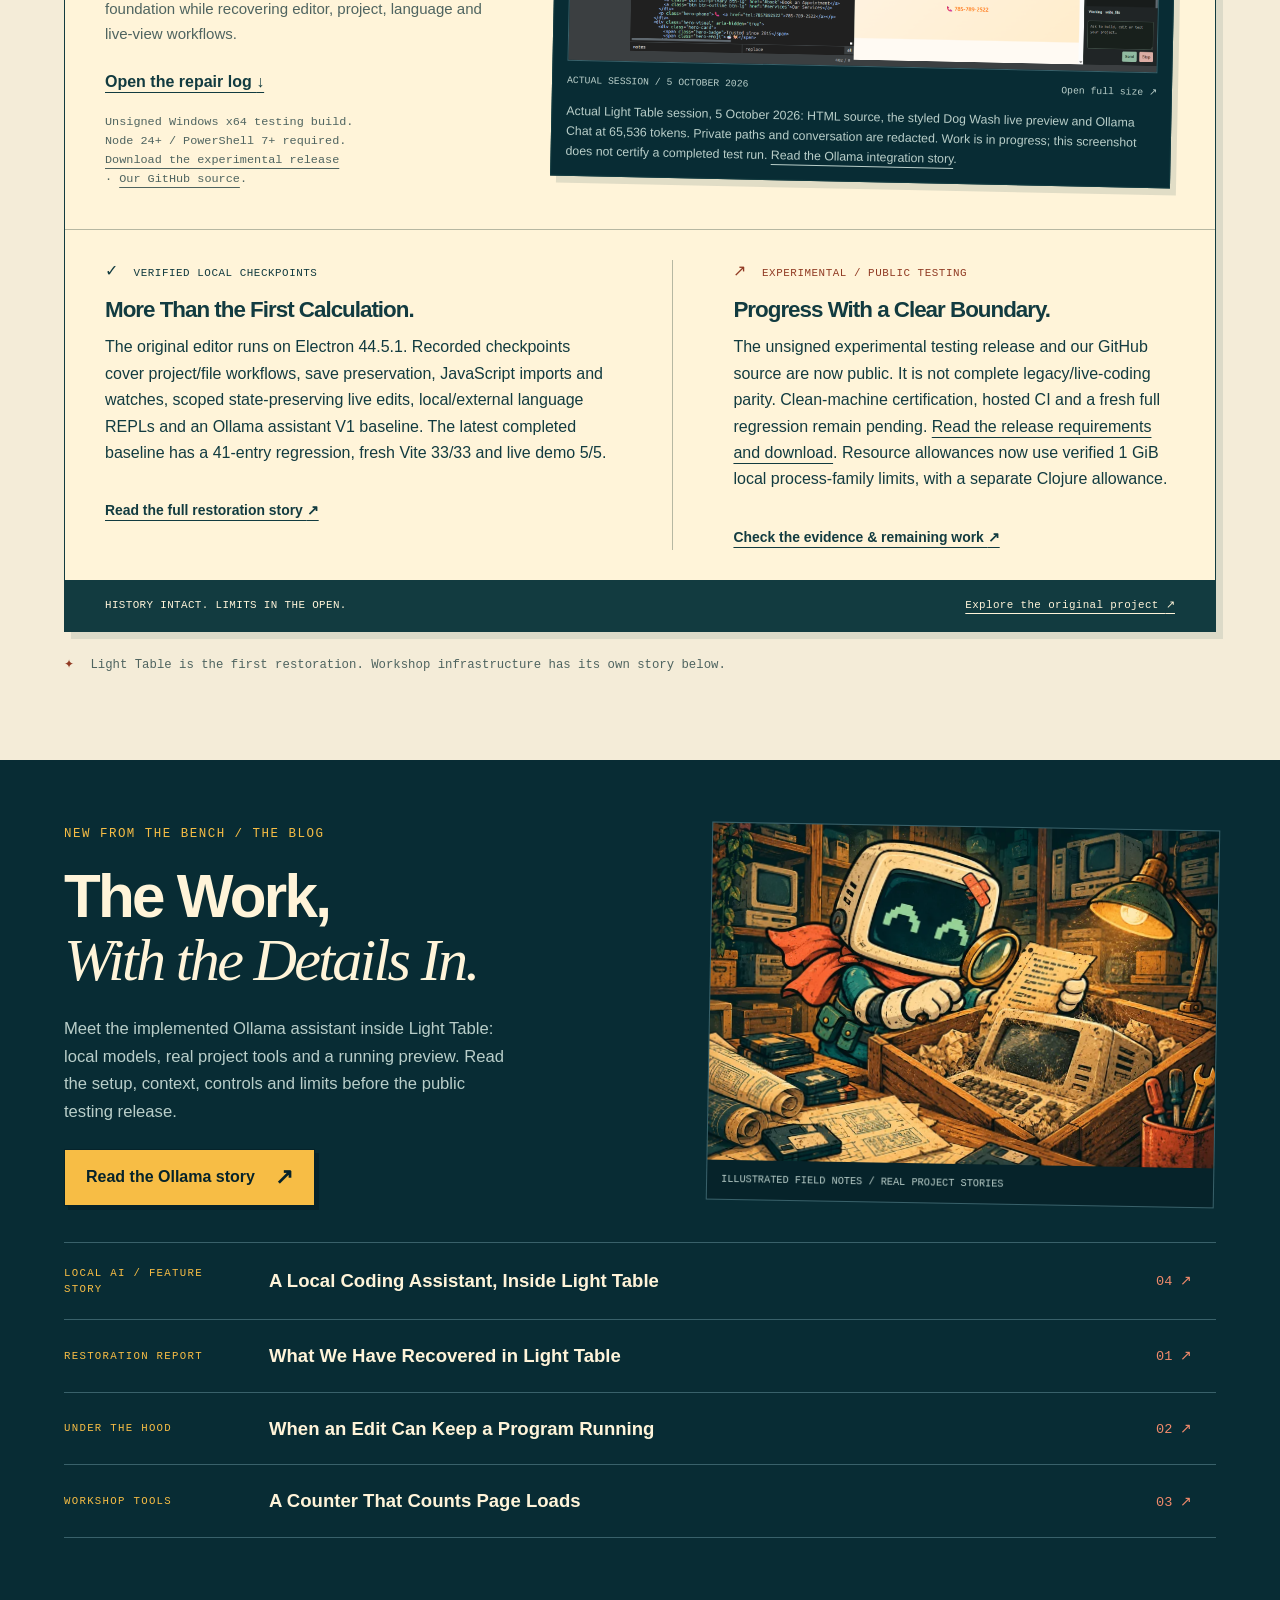
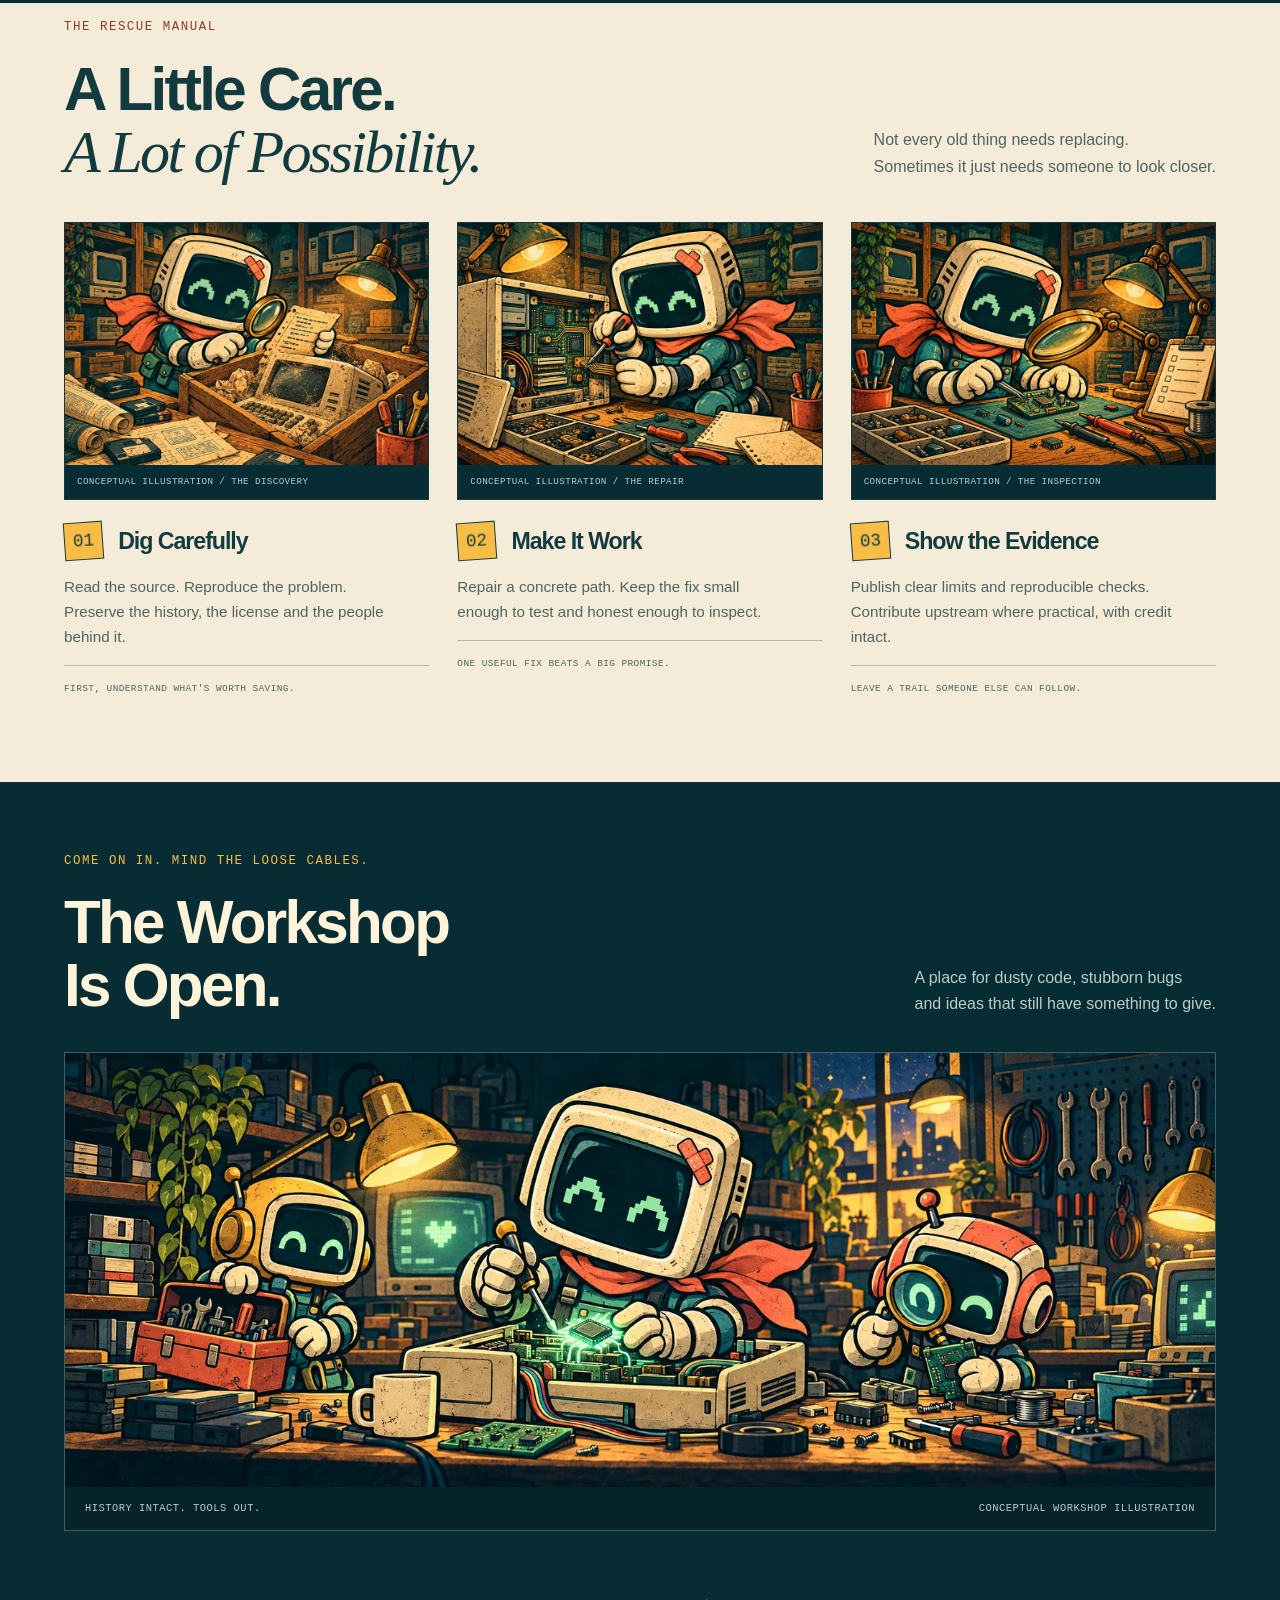
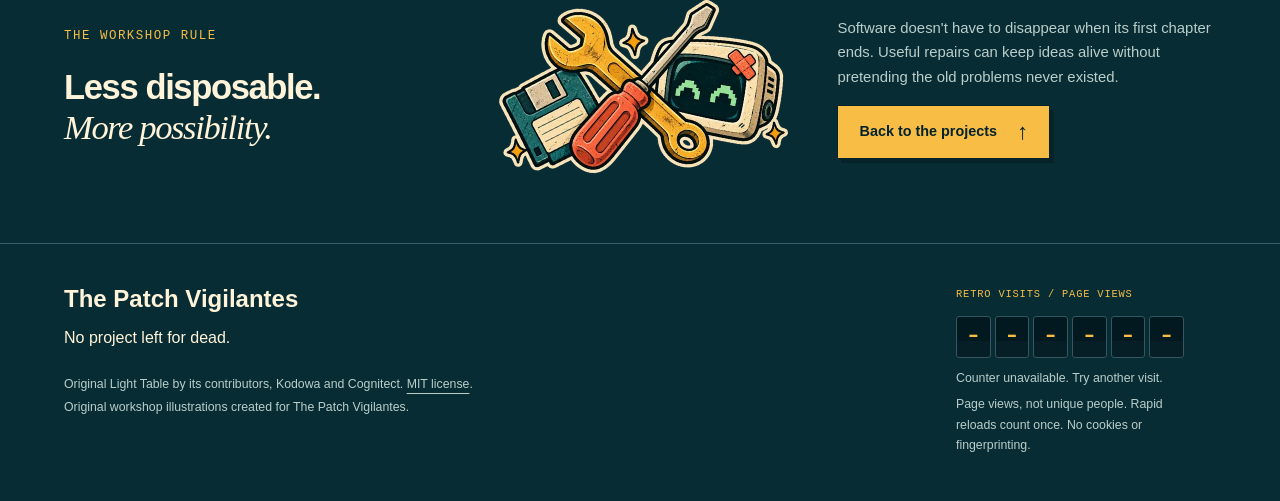
==== commit b7a8a01d: "Publish experimental Light Table testing release links" ====
--- a/index.html
+++ b/index.html
@@ -22,9 +22,9 @@
 <div class="section-head"><div><p class="eyebrow">THE PROJECT SHELF / 001</p><h2 id="workbench-title">Good Ideas.<br><em>Second Chances.</em></h2></div><p>Pull up a stool. Here's what we're repairing.<br><strong>One real project. An honest work in progress.</strong></p></div>
 <div class="shelf-label"><span>ON THE BENCH <b>01</b></span><span>COMPLETED RESTORATIONS <b>00</b></span><span class="shelf-end">THE COLLECTION STARTS HERE.</span></div>
 <article class="project" aria-labelledby="lighttable-title">
-<div class="project-overview"><div class="project-title"><p class="file-label">RESTORATION FILE / 001 <span aria-hidden="true">↘</span></p><span class="status">EXPERIMENTAL / TESTING RELEASE IN PREPARATION</span><h3 id="lighttable-title">Light Table</h3><p class="project-deck">An ambitious live-coding editor.<br>A second chance for an original idea.</p><p>Archived in 2022, Light Table connected code to immediate feedback. We're keeping its original ClojureScript foundation while recovering editor, project, language and live-view workflows.</p><a class="text-link" href="#lighttable-evidence">Open the repair log <span aria-hidden="true">↓</span></a><p class="private-note">The public testing release is being prepared.<br>No public program download yet.</p></div>
-<figure class="proof"><div class="proof-top"><span class="pilot" aria-hidden="true"></span> ACTUAL EDITOR / LOCAL OLLAMA / IN PROGRESS</div><a href="assets/lighttable-ollama-session-redacted-20261005.png" aria-label="Open the actual Light Table and Ollama session screenshot at full size"><img src="assets/lighttable-ollama-session-redacted-20261005.png" width="1920" height="1032" loading="lazy" decoding="async" alt="Actual Light Table editor with HTML source, a styled Dog Wash website live preview and the local Ornith 1.5 9B Ollama chat dock. The assistant is working; private paths and conversation are covered with solid boxes."></a><figcaption><span>ACTUAL SESSION / 5 OCTOBER 2026</span><span>Open full size &#8599;</span></figcaption><p class="proof-note">Actual Light Table session, 5 October 2026: HTML source, the styled Dog Wash live preview and Ollama Chat at 65,536 tokens. Private paths and conversation are redacted. Work is in progress; this is not a completed test run or a public program release. <a href="blog/ollama-inside-light-table.html">Read the Ollama integration story</a>.</p></figure></div>
-<div id="lighttable-evidence" class="repair-log"><div><p class="log-label"><span aria-hidden="true">&#10003;</span> VERIFIED LOCAL CHECKPOINTS</p><h4>More Than the First Calculation.</h4><p>The original editor runs on Electron 44.5.1. Recorded checkpoints cover project/file workflows, save preservation, JavaScript imports and watches, scoped state-preserving live edits, local/external language REPLs and an Ollama assistant V1 baseline. The latest completed baseline has a 41-entry regression, fresh Vite 33/33 and live demo 5/5.</p><a class="text-link" href="blog/light-table-restoration.html">Read the full restoration story <span aria-hidden="true">&#8599;</span></a></div><div><p class="log-label pending"><span aria-hidden="true">&#8599;</span> EXPERIMENTAL / RELEASE PREPARATION</p><h4>Progress With a Clear Boundary.</h4><p>These later features are verified local work, beyond the private repository's earlier checkpoint. They are not a public release or complete legacy/live-coding parity. Clean Windows, hosted CI, packaging and broader compatibility remain open. Resource allowances now use verified 1 GiB local process-family limits, with a separate Clojure allowance.</p><a class="text-link" href="blog/evidence.html">Check the evidence &amp; remaining work <span aria-hidden="true">&#8599;</span></a></div></div>
+<div class="project-overview"><div class="project-title"><p class="file-label">RESTORATION FILE / 001 <span aria-hidden="true">↘</span></p><span class="status">EXPERIMENTAL / PUBLIC TESTING RELEASE</span><h3 id="lighttable-title">Light Table</h3><p class="project-deck">An ambitious live-coding editor.<br>A second chance for an original idea.</p><p>Archived in 2022, Light Table connected code to immediate feedback. We're keeping its original ClojureScript foundation while recovering editor, project, language and live-view workflows.</p><a class="text-link" href="#lighttable-evidence">Open the repair log <span aria-hidden="true">↓</span></a><p class="private-note">Unsigned Windows x64 testing build.<br>Node 24+ / PowerShell 7+ required.<br><a href="https://github.com/T24085/lighttable-revival/releases/tag/v0.9.0-revival.1">Download the experimental release</a> · <a href="https://github.com/T24085/lighttable-revival">Our GitHub source</a>.</p></div>
+<figure class="proof"><div class="proof-top"><span class="pilot" aria-hidden="true"></span> ACTUAL EDITOR / LOCAL OLLAMA / IN PROGRESS</div><a href="assets/lighttable-ollama-session-redacted-20261005.png" aria-label="Open the actual Light Table and Ollama session screenshot at full size"><img src="assets/lighttable-ollama-session-redacted-20261005.png" width="1920" height="1032" loading="lazy" decoding="async" alt="Actual Light Table editor with HTML source, a styled Dog Wash website live preview and the local Ornith 1.5 9B Ollama chat dock. The assistant is working; private paths and conversation are covered with solid boxes."></a><figcaption><span>ACTUAL SESSION / 5 OCTOBER 2026</span><span>Open full size &#8599;</span></figcaption><p class="proof-note">Actual Light Table session, 5 October 2026: HTML source, the styled Dog Wash live preview and Ollama Chat at 65,536 tokens. Private paths and conversation are redacted. Work is in progress; this screenshot does not certify a completed test run. <a href="blog/ollama-inside-light-table.html">Read the Ollama integration story</a>.</p></figure></div>
+<div id="lighttable-evidence" class="repair-log"><div><p class="log-label"><span aria-hidden="true">&#10003;</span> VERIFIED LOCAL CHECKPOINTS</p><h4>More Than the First Calculation.</h4><p>The original editor runs on Electron 44.5.1. Recorded checkpoints cover project/file workflows, save preservation, JavaScript imports and watches, scoped state-preserving live edits, local/external language REPLs and an Ollama assistant V1 baseline. The latest completed baseline has a 41-entry regression, fresh Vite 33/33 and live demo 5/5.</p><a class="text-link" href="blog/light-table-restoration.html">Read the full restoration story <span aria-hidden="true">&#8599;</span></a></div><div><p class="log-label pending"><span aria-hidden="true">&#8599;</span> EXPERIMENTAL / PUBLIC TESTING</p><h4>Progress With a Clear Boundary.</h4><p>The unsigned experimental testing release and our GitHub source are now public. It is not complete legacy/live-coding parity. Clean-machine certification, hosted CI and a fresh full regression remain pending. <a href="https://github.com/T24085/lighttable-revival/releases/tag/v0.9.0-revival.1">Read the release requirements and download</a>. Resource allowances now use verified 1 GiB local process-family limits, with a separate Clojure allowance.</p><a class="text-link" href="blog/evidence.html">Check the evidence &amp; remaining work <span aria-hidden="true">&#8599;</span></a></div></div>
 <div class="project-bottom"><span>HISTORY INTACT. LIMITS IN THE OPEN.</span><a href="https://github.com/LightTable/LightTable">Explore the original project <span aria-hidden="true">↗</span></a></div>
 </article>
 <p class="shelf-note"><span aria-hidden="true">✦</span> Light Table is the first restoration. Workshop infrastructure has its own story below.</p>
